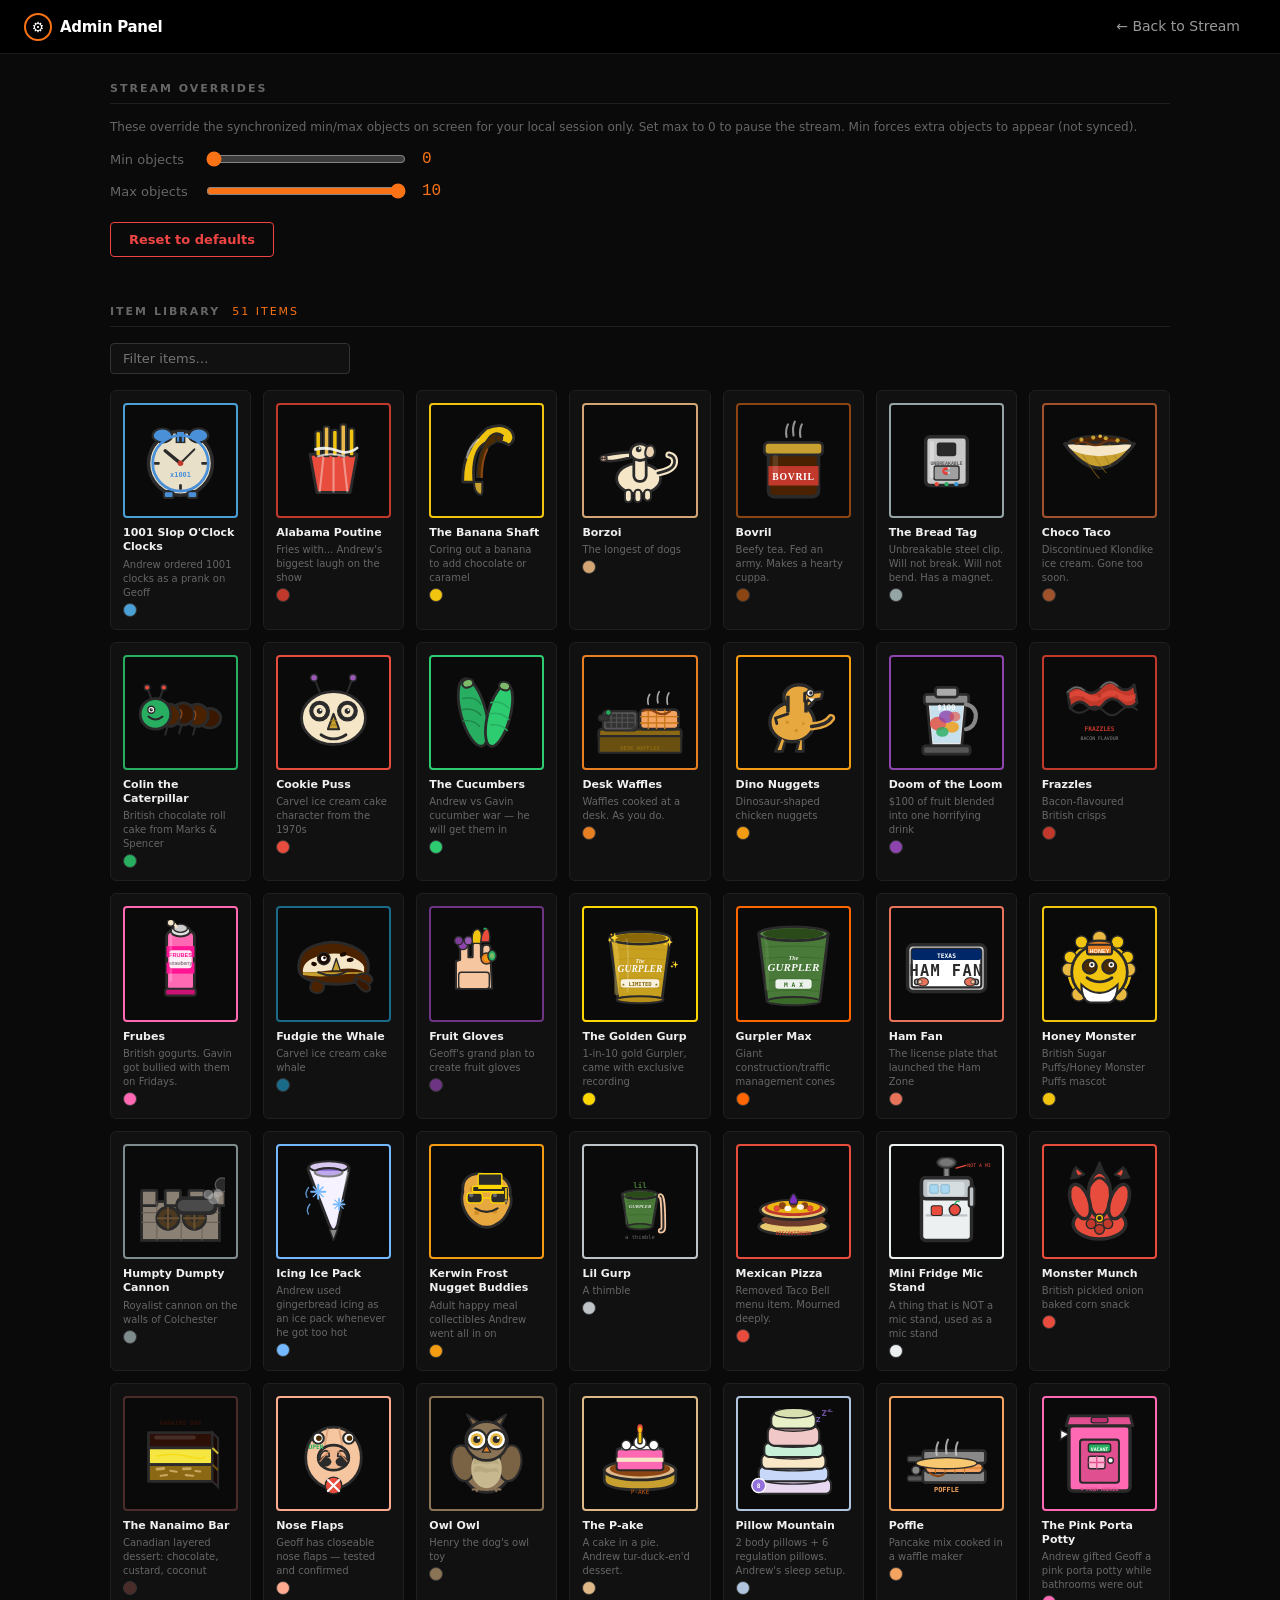
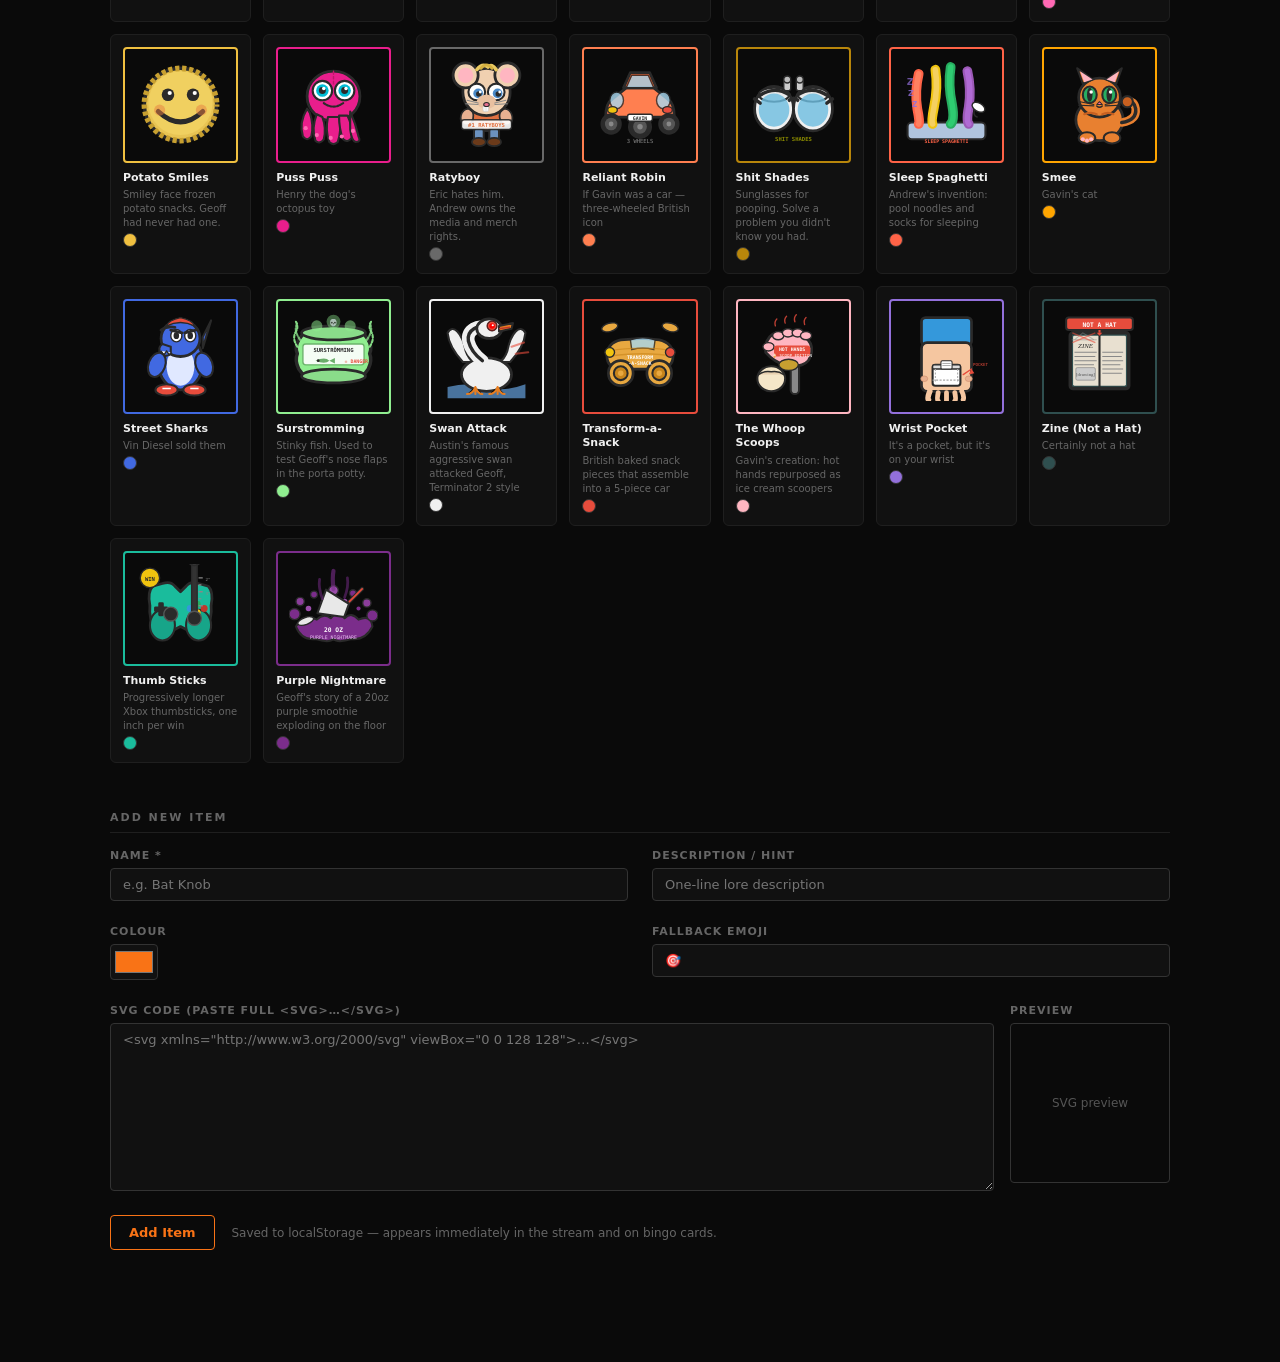
==== admin.html @ 90c29d4e "Density fluctuation, admin panel, stream overrides Density: - Replaced uniform event distribution wi" ====
<!DOCTYPE html>
<html lang="en">
<head>
  <meta charset="UTF-8"/>
  <meta name="viewport" content="width=device-width, initial-scale=1.0"/>
  <title>Admin — Gassy Goo's Bingo</title>
  <link rel="icon" href="data:image/svg+xml,<svg xmlns='http://www.w3.org/2000/svg' viewBox='0 0 100 100'><text y='.9em' font-size='90'>⚙️</text></svg>">
  <link rel="stylesheet" href="css/style.css"/>
  <style>
    .admin-page { max-width: 1100px; margin: 0 auto; padding: 28px 20px 64px; }

    .admin-section {
      margin-bottom: 48px;
    }

    .admin-section-title {
      font-family: var(--font-ui);
      font-size: 11px;
      font-weight: 700;
      letter-spacing: 2px;
      text-transform: uppercase;
      color: var(--text-dim);
      margin-bottom: 16px;
      padding-bottom: 8px;
      border-bottom: 1px solid var(--border);
      display: flex;
      align-items: center;
      gap: 12px;
    }

    #item-count {
      font-weight: 400;
      color: var(--accent);
    }

    /* Gallery */
    #item-gallery {
      display: grid;
      grid-template-columns: repeat(auto-fill, minmax(140px, 1fr));
      gap: 12px;
    }

    .admin-item-card {
      background: #111;
      border: 1px solid #1f1f1f;
      border-radius: 6px;
      padding: 12px;
      display: flex;
      flex-direction: column;
      gap: 8px;
    }

    .admin-item-img-wrap {
      width: 100%;
      aspect-ratio: 1;
      border: 2px solid #333;
      border-radius: 4px;
      background: #0a0a0a;
      display: flex;
      align-items: center;
      justify-content: center;
      overflow: hidden;
    }

    .admin-item-img-wrap img {
      width: 80%;
      height: 80%;
      object-fit: contain;
    }

    .admin-item-emoji-fallback { font-size: 36px; display: none; }

    .admin-item-meta {
      display: flex;
      flex-direction: column;
      gap: 3px;
    }

    .admin-item-name {
      font-size: 11px;
      font-weight: 600;
      color: var(--text);
      line-height: 1.3;
    }

    .admin-badge {
      font-size: 9px;
      background: var(--accent);
      color: #000;
      padding: 1px 5px;
      border-radius: 3px;
      align-self: flex-start;
      font-weight: 700;
    }

    .admin-item-hint {
      font-size: 10px;
      color: var(--text-dim);
      line-height: 1.4;
    }

    .admin-item-color-chip {
      width: 14px;
      height: 14px;
      border-radius: 50%;
      border: 1px solid #333;
      display: inline-block;
    }

    .admin-delete-btn {
      font-size: 10px;
      color: var(--hot);
      background: none;
      border: 1px solid var(--hot);
      border-radius: 3px;
      padding: 3px 8px;
      cursor: pointer;
      align-self: flex-start;
    }
    .admin-delete-btn:hover { background: var(--hot); color: #fff; }

    /* Filter */
    #gallery-filter {
      font-family: var(--font-ui);
      font-size: 13px;
      background: #111;
      border: 1px solid #333;
      color: var(--text);
      padding: 7px 12px;
      border-radius: 4px;
      width: 240px;
      outline: none;
      margin-bottom: 16px;
    }
    #gallery-filter:focus { border-color: var(--accent); }

    /* Overrides */
    .override-row {
      display: flex;
      align-items: center;
      gap: 16px;
      margin-bottom: 14px;
    }

    .override-row label {
      font-size: 13px;
      color: var(--text-dim);
      min-width: 80px;
    }

    .override-row input[type=range] {
      width: 200px;
      accent-color: var(--accent);
    }

    .override-val {
      font-family: 'Courier New', monospace;
      font-size: 16px;
      color: var(--accent);
      min-width: 24px;
    }

    .override-note {
      font-size: 12px;
      color: var(--text-dim);
      margin-top: 4px;
      margin-bottom: 16px;
    }

    /* New item form */
    .new-item-grid {
      display: grid;
      grid-template-columns: 1fr 1fr;
      gap: 24px;
    }

    .form-field { display: flex; flex-direction: column; gap: 6px; }

    .form-field label {
      font-size: 11px;
      font-weight: 600;
      text-transform: uppercase;
      letter-spacing: 1px;
      color: var(--text-dim);
    }

    .form-field input[type=text],
    .form-field textarea {
      font-family: var(--font-ui);
      font-size: 13px;
      background: #111;
      border: 1px solid #333;
      color: var(--text);
      padding: 8px 12px;
      border-radius: 4px;
      outline: none;
      resize: vertical;
    }

    .form-field input:focus,
    .form-field textarea:focus { border-color: var(--accent); }

    .form-field input[type=color] {
      width: 48px;
      height: 36px;
      border: 1px solid #333;
      border-radius: 4px;
      background: #111;
      cursor: pointer;
      padding: 2px;
    }

    .svg-row { grid-column: 1 / -1; display: grid; grid-template-columns: 1fr 160px; gap: 16px; }

    #svg-preview {
      width: 100%;
      aspect-ratio: 1;
      background: #0a0a0a;
      border: 1px solid #333;
      border-radius: 4px;
      display: flex;
      align-items: center;
      justify-content: center;
      overflow: hidden;
    }

    #svg-preview svg { width: 100%; height: 100%; }

    .form-submit-row { grid-column: 1 / -1; }
  </style>
</head>
<body>

  <nav>
    <span class="nav-logo">
      <span class="nav-logo-icon">⚙️</span>
      Admin Panel
    </span>
    <ul class="nav-links">
      <li><a href="index.html">← Back to Stream</a></li>
    </ul>
  </nav>

  <main class="admin-page">

    <!-- ====== Stream overrides ====== -->
    <section class="admin-section">
      <h2 class="admin-section-title">Stream Overrides</h2>
      <p class="override-note">
        These override the synchronized min/max objects on screen for your local session only.
        Set max to 0 to pause the stream. Min forces extra objects to appear (not synced).
      </p>

      <div class="override-row">
        <label>Min objects</label>
        <input type="range" id="override-min" min="0" max="8" step="1" value="0"/>
        <span class="override-val" id="min-val">0</span>
      </div>
      <div class="override-row">
        <label>Max objects</label>
        <input type="range" id="override-max" min="0" max="10" step="1" value="10"/>
        <span class="override-val" id="max-val">10</span>
      </div>

      <button id="clear-overrides" class="btn btn-danger" style="margin-top:8px">Reset to defaults</button>
    </section>

    <!-- ====== Item gallery ====== -->
    <section class="admin-section">
      <h2 class="admin-section-title">
        Item Library
        <span id="item-count"></span>
      </h2>
      <input id="gallery-filter" type="text" placeholder="Filter items…"/>
      <div id="item-gallery"></div>
    </section>

    <!-- ====== Add new item ====== -->
    <section class="admin-section">
      <h2 class="admin-section-title">Add New Item</h2>

      <form id="new-item-form">
        <div class="new-item-grid">

          <div class="form-field">
            <label for="new-item-name">Name *</label>
            <input id="new-item-name" type="text" placeholder="e.g. Bat Knob" required/>
          </div>

          <div class="form-field">
            <label for="new-item-hint">Description / Hint</label>
            <input id="new-item-hint" type="text" placeholder="One-line lore description"/>
          </div>

          <div class="form-field">
            <label for="new-item-color">Colour</label>
            <input id="new-item-color" type="color" value="#f97316"/>
          </div>

          <div class="form-field">
            <label for="new-item-emoji">Fallback Emoji</label>
            <input id="new-item-emoji" type="text" placeholder="🎯" maxlength="4"/>
          </div>

          <div class="svg-row">
            <div class="form-field" style="flex:1">
              <label for="new-item-svg">SVG Code (paste full &lt;svg&gt;…&lt;/svg&gt;)</label>
              <textarea id="new-item-svg" rows="10" placeholder="<svg xmlns=&quot;http://www.w3.org/2000/svg&quot; viewBox=&quot;0 0 128 128&quot;>…</svg>"></textarea>
            </div>
            <div class="form-field">
              <label>Preview</label>
              <div id="svg-preview"><span style="color:#555;font-size:12px">SVG preview</span></div>
            </div>
          </div>

          <div class="form-submit-row">
            <button type="submit" class="btn btn-primary">Add Item</button>
            <span style="font-size:12px;color:var(--text-dim);margin-left:12px">
              Saved to localStorage — appears immediately in the stream and on bingo cards.
            </span>
          </div>

        </div>
      </form>
    </section>

  </main>

  <script src="js/rng.js"></script>
  <script src="js/items.js"></script>
  <script src="js/items-loader.js"></script>
  <script src="js/admin.js"></script>
</body>
</html>
---- css/style.css ----
/* =====================================================================
   Gassy Goo's Bingo — Regulation-branded
   ===================================================================== */

@import url('https://fonts.googleapis.com/css2?family=Press+Start+2P&display=swap');

/* --- Variables & Reset --- */

:root {
  --bg:         #0a0a0a;
  --bg2:        #111111;
  --stream-bg:  #000;
  --accent:     #f97316;   /* warm orange — Sloppy Joe's street lamp */
  --accent2:    #ffffff;
  --hot:        #ef4444;
  --text:       #f0f0f0;
  --text-dim:   #666;
  --border:     #1f1f1f;
  --font-pixel: 'Press Start 2P', monospace;
  --font-ui:    system-ui, -apple-system, 'Helvetica Neue', sans-serif;
}

*, *::before, *::after { box-sizing: border-box; margin: 0; padding: 0; }
html { scroll-behavior: smooth; }

body {
  background: var(--bg);
  color: var(--text);
  font-family: var(--font-ui);
  font-size: 15px;
  min-height: 100vh;
}

a { color: var(--accent); text-decoration: none; }
a:hover { text-decoration: underline; }

/* =====================================================================
   Navigation — Regulation site style
   ===================================================================== */

nav {
  display: flex;
  align-items: center;
  gap: 0;
  padding: 0 24px;
  height: 54px;
  background: #000;
  border-bottom: 1px solid #1a1a1a;
  position: sticky;
  top: 0;
  z-index: 200;
}

.nav-logo {
  font-family: var(--font-ui);
  font-size: 15px;
  font-weight: 700;
  color: #fff;
  letter-spacing: -0.3px;
  flex: 1 0 auto;
  display: flex;
  align-items: center;
  gap: 8px;
}

.nav-logo-icon {
  width: 28px;
  height: 28px;
  border: 2px solid var(--accent);
  border-radius: 50%;
  display: flex;
  align-items: center;
  justify-content: center;
  font-size: 14px;
  flex-shrink: 0;
}

.nav-links {
  display: flex;
  gap: 0;
  list-style: none;
  height: 100%;
}

.nav-links li { display: flex; align-items: stretch; }

.nav-links a {
  font-family: var(--font-ui);
  font-size: 14px;
  font-weight: 500;
  padding: 0 16px;
  color: #999;
  display: flex;
  align-items: center;
  border-bottom: 2px solid transparent;
  transition: color 0.12s, border-color 0.12s;
}

.nav-links a:hover { color: #fff; text-decoration: none; }

.nav-links a.active {
  color: #fff;
  border-bottom-color: var(--accent);
}

/* =====================================================================
   Stream page
   ===================================================================== */

.stream-page {
  display: flex;
  flex-direction: column;
  height: calc(100vh - 54px);
}

.stream-wrap {
  display: flex;
  flex: 1;
  min-height: 0;
}

/* The broadcast area */
#stream-area {
  position: relative;
  flex: 1;
  overflow: hidden;
  background: #060608;
}

/* Street scene background SVG */
.street-scene {
  position: absolute;
  inset: 0;
  z-index: 1;
}

.street-scene svg {
  width: 100%;
  height: 100%;
  object-fit: cover;
}

/* CCTV scanlines overlay */
#stream-area::after {
  content: '';
  position: absolute;
  inset: 0;
  background: repeating-linear-gradient(
    0deg,
    transparent 0px,
    transparent 2px,
    rgba(0, 0, 0, 0.12) 2px,
    rgba(0, 0, 0, 0.12) 3px
  );
  pointer-events: none;
  z-index: 15;
}

/* Vignette */
#stream-area::before {
  content: '';
  position: absolute;
  inset: 0;
  background: radial-gradient(ellipse at center, transparent 45%, rgba(0,0,0,0.55) 100%);
  pointer-events: none;
  z-index: 6;
}

/* --- CCTV overlay chrome --- */
.stream-chrome {
  position: absolute;
  inset: 0;
  pointer-events: none;
  z-index: 18;
  font-family: 'Courier New', monospace;
}

/* Top CCTV info bar */
.cctv-bar {
  position: absolute;
  top: 0;
  left: 0;
  right: 0;
  padding: 6px 10px;
  background: rgba(0,0,0,0.55);
  display: flex;
  align-items: center;
  justify-content: space-between;
  font-size: 11px;
  color: #e0e0e0;
  letter-spacing: 0.5px;
  border-bottom: 1px solid rgba(255,255,255,0.08);
}

.cctv-station {
  display: flex;
  align-items: center;
  gap: 8px;
}

.cctv-live-dot {
  width: 7px;
  height: 7px;
  background: #ff2222;
  border-radius: 50%;
  animation: blink 1s step-start infinite;
  flex-shrink: 0;
}

@keyframes blink {
  0%, 100% { opacity: 1; }
  50%       { opacity: 0; }
}

.cctv-right {
  display: flex;
  align-items: center;
  gap: 16px;
}

.viewer-badge {
  color: #e0e0e0;
  font-size: 11px;
  display: flex;
  align-items: center;
  gap: 0;
  white-space: nowrap;
}

.cctv-timestamp { color: #ccc; }

#period-countdown {
  position: absolute;
  bottom: 8px;
  right: 10px;
  font-family: 'Courier New', monospace;
  font-size: 10px;
  color: rgba(180,180,180,0.6);
  pointer-events: none;
  z-index: 19;
  letter-spacing: 0.5px;
}

/* --- Stream objects --- */

.stream-object {
  position: absolute;
  text-align: center;
  pointer-events: none;
  z-index: 20;
  transform: translate(-50%, -50%);
  will-change: transform, left, top;
  filter: drop-shadow(0 0 8px rgba(0,0,0,0.8)) drop-shadow(0 0 14px var(--item-color, #f97316));
}

.obj-icon {
  width: 90px;
  height: 90px;
  display: flex;
  align-items: center;
  justify-content: center;
  border: 2px solid;
  background: rgba(0,0,0,0.6);
}

.obj-img {
  width: 66px;
  height: 66px;
  object-fit: contain;
}

.obj-emoji {
  font-size: 52px;
  line-height: 1;
}

.obj-name {
  font-family: 'Courier New', monospace;
  font-size: 10px;
  font-weight: bold;
  margin-top: 4px;
  max-width: 120px;
  word-break: break-word;
  color: #fff;
  text-shadow: 0 1px 3px #000, 0 0 10px var(--item-color, #f97316);
  line-height: 1.4;
  background: rgba(0,0,0,0.5);
  padding: 2px 4px;
}

/* --- Recent sightings sidebar --- */

.stream-sidebar {
  width: 240px;
  flex-shrink: 0;
  background: #0a0a0a;
  border-left: 1px solid #1a1a1a;
  display: flex;
  flex-direction: column;
  overflow: hidden;
}

.sidebar-heading {
  font-family: var(--font-ui);
  font-size: 10px;
  font-weight: 700;
  letter-spacing: 2px;
  text-transform: uppercase;
  color: var(--text-dim);
  padding: 12px 14px;
  border-bottom: 1px solid #1a1a1a;
}

#recent-list {
  list-style: none;
  overflow-y: auto;
  flex: 1;
  padding: 4px 0;
}

#recent-list li {
  display: flex;
  align-items: center;
  gap: 10px;
  padding: 8px 12px;
  border-left: 3px solid transparent;
  border-bottom: 1px solid #141414;
  transition: background 0.15s;
}

#recent-list li:first-child {
  animation: slide-in 0.25s ease;
  background: #131313;
}

@keyframes slide-in {
  from { opacity: 0; transform: translateX(8px); }
  to   { opacity: 1; transform: none; }
}

.recent-img {
  width: 44px;
  height: 44px;
  object-fit: contain;
  flex-shrink: 0;
  border: 1px solid #222;
  background: #0a0a0a;
  padding: 2px;
}

.recent-emoji-fallback { font-size: 24px; flex-shrink: 0; display: none; }

.recent-info {
  flex: 1;
  min-width: 0;
}

.recent-name {
  font-size: 12px;
  font-weight: 600;
  color: var(--text);
  line-height: 1.3;
  display: block;
}

.recent-time {
  font-size: 11px;
  color: var(--text-dim);
  font-family: 'Courier New', monospace;
}

/* Stream footer */
.stream-footer {
  background: #000;
  border-top: 1px solid #1a1a1a;
  padding: 10px 20px;
  display: flex;
  align-items: center;
  gap: 20px;
  flex-wrap: wrap;
}

.stream-footer p {
  font-size: 13px;
  color: var(--text-dim);
}

.stream-footer a {
  font-size: 13px;
  font-weight: 600;
  padding: 7px 16px;
  border: 1px solid var(--accent);
  color: var(--accent);
  transition: background 0.12s;
}

.stream-footer a:hover {
  background: var(--accent);
  color: #000;
  text-decoration: none;
}

/* =====================================================================
   Bingo card
   ===================================================================== */

.bingo-page, .tracker-page {
  max-width: 700px;
  margin: 0 auto;
  padding: 32px 20px 64px;
}

.page-title {
  font-family: var(--font-pixel);
  font-size: 14px;
  color: var(--accent);
  margin-bottom: 8px;
}

.page-sub {
  font-size: 14px;
  color: var(--text-dim);
  margin-bottom: 24px;
  line-height: 1.6;
}

.card-controls {
  display: flex;
  gap: 8px;
  flex-wrap: wrap;
  margin-bottom: 20px;
  align-items: center;
}

.btn {
  font-family: var(--font-ui);
  font-size: 13px;
  font-weight: 600;
  padding: 9px 18px;
  border: 1px solid #333;
  background: transparent;
  color: var(--text);
  cursor: pointer;
  border-radius: 4px;
  transition: border-color 0.12s, color 0.12s, background 0.12s;
}

.btn:hover { border-color: var(--accent); color: var(--accent); }
.btn-primary { border-color: var(--accent); color: var(--accent); }
.btn-primary:hover { background: var(--accent); color: #000; }
.btn-gold { border-color: #fff; color: #fff; }
.btn-gold:hover { background: #fff; color: #000; }
.btn-danger { border-color: var(--hot); color: var(--hot); }
.btn-danger:hover { background: var(--hot); color: #fff; }

.card-seed-display {
  font-size: 13px;
  color: var(--text-dim);
  margin-bottom: 16px;
}
.card-seed-display strong { color: var(--accent); font-size: 15px; }

/* --- Bingo table --- */

#bingo-card, #tracker-card { overflow-x: auto; }

.bingo-table {
  width: 100%;
  border-collapse: collapse;
  table-layout: fixed;
}

.bingo-col-header {
  font-family: var(--font-pixel);
  font-size: 20px;
  text-align: center;
  padding: 12px 4px;
  background: #000;
  border: 1px solid #1a1a1a;
}

.bingo-table thead th:nth-child(1) { color: #ff6b6b; }
.bingo-table thead th:nth-child(2) { color: #ffd700; }
.bingo-table thead th:nth-child(3) { color: #f97316; }
.bingo-table thead th:nth-child(4) { color: #4ade80; }
.bingo-table thead th:nth-child(5) { color: #f472b6; }

.bingo-cell {
  border: 1px solid #1f1f1f;
  padding: 8px 6px;
  vertical-align: middle;
  text-align: center;
  position: relative;
  background: #111;
  transition: background 0.12s;
}

.bingo-cell.clickable { cursor: pointer; }
.bingo-cell.clickable:hover { background: #1a1a1a; }

.cell-inner {
  display: flex;
  flex-direction: column;
  align-items: center;
  justify-content: center;
  min-height: 72px;
  position: relative;
  gap: 0;
}

/* Text-only cells — no thumbnails on the bingo card */
.cell-emoji { font-size: 28px; line-height: 1; }

.cell-name {
  font-size: 11px;
  line-height: 1.35;
  color: var(--text);
  word-break: break-word;
  hyphens: auto;
  font-weight: 500;
}

/* FREE space */
.bingo-free { background: #0d0d00 !important; border-color: #333 !important; }
.bingo-free .cell-name { color: #ffd700; font-size: 12px; font-weight: 700; }

/* Marked cell */
.bingo-cell.marked { background: color-mix(in srgb, var(--item-color) 10%, #111); }

.daub {
  position: absolute;
  width: 72%;
  height: 72%;
  top: 50%;
  left: 50%;
  transform: translate(-50%, -50%);
  border-radius: 50%;
  background: color-mix(in srgb, var(--item-color) 45%, transparent);
  border: 2px solid var(--item-color);
  animation: daub-pop 0.18s ease;
  pointer-events: none;
}

@keyframes daub-pop {
  from { transform: translate(-50%,-50%) scale(0.2); opacity: 0; }
  to   { transform: translate(-50%,-50%) scale(1);   opacity: 1; }
}

.bingo-winner {
  border-color: #ffd700 !important;
  box-shadow: inset 0 0 0 2px #ffd700;
  animation: winner-pulse 1s ease infinite;
}

@keyframes winner-pulse {
  0%, 100% { box-shadow: inset 0 0 0 2px #ffd700; }
  50%       { box-shadow: inset 0 0 0 2px #ffd700, 0 0 16px #ffd700; }
}

/* =====================================================================
   Bingo / Tracker status
   ===================================================================== */

.bingo-status {
  font-family: var(--font-pixel);
  font-size: 16px;
  text-align: center;
  min-height: 36px;
  margin: 16px 0;
  color: transparent;
}

.bingo-status.has-bingo {
  color: #ffd700;
  text-shadow: 0 0 20px #ffd700;
  animation: bingo-flash 0.5s ease 3;
}

@keyframes bingo-flash {
  0%, 100% { opacity: 1; transform: scale(1); }
  50%       { opacity: 0.7; transform: scale(1.04); }
}

/* =====================================================================
   Tracker extras
   ===================================================================== */

.tracker-intro {
  font-size: 14px;
  color: var(--text-dim);
  line-height: 1.6;
  margin-bottom: 20px;
}

.seed-input-row {
  display: flex;
  gap: 8px;
  margin-bottom: 20px;
  flex-wrap: wrap;
  align-items: center;
}

.seed-input-row label {
  font-size: 12px;
  font-weight: 600;
  color: var(--text-dim);
  text-transform: uppercase;
  letter-spacing: 1px;
}

#seed-input, #switch-seed-input {
  font-family: 'Courier New', monospace;
  font-size: 16px;
  background: #111;
  border: 1px solid #333;
  color: var(--text);
  padding: 8px 12px;
  width: 180px;
  border-radius: 4px;
  outline: none;
}

#seed-input:focus, #switch-seed-input:focus { border-color: var(--accent); }
#seed-input.error, #switch-seed-input.error { border-color: var(--hot); }

.display-seed-row {
  font-size: 13px;
  color: var(--text-dim);
  margin-bottom: 12px;
}
.display-seed-row strong { color: var(--accent); }

/* --- Confetti --- */
.confetti-dot {
  position: fixed;
  width: 8px;
  height: 8px;
  border-radius: 1px;
  pointer-events: none;
  z-index: 9999;
  animation: confetti-fall 2.5s ease-in forwards;
}

@keyframes confetti-fall {
  0%   { transform: translateX(0) rotate(0deg); opacity: 1; }
  100% { transform: translateX(var(--x)) translateY(calc(var(--y) + 120vh)) rotate(720deg); opacity: 0; }
}

/* =====================================================================
   Responsive
   ===================================================================== */

@media (max-width: 640px) {
  .stream-sidebar { display: none; }
  .obj-icon { width: 68px; height: 68px; }
  .obj-img  { width: 50px; height: 50px; }
  .obj-name { font-size: 8px; max-width: 80px; }
}

/* =====================================================================
   Print — text-only bingo card on white
   ===================================================================== */

@media print {
  * { -webkit-print-color-adjust: exact; print-color-adjust: exact; }
  body { background: #fff; color: #000; }

  nav, .card-controls, .card-seed-display a,
  .stream-footer, .stream-sidebar, #period-countdown,
  .stream-chrome, .cctv-bar, .btn,
  #no-card, .page-sub, .tracker-intro,
  .seed-input-row, .display-seed-row,
  .bingo-status { display: none !important; }

  .bingo-page, .tracker-page { max-width: 100%; padding: 0; }

  .page-title { color: #000; text-shadow: none; text-align: center; margin-bottom: 12px; font-size: 18px; }

  .bingo-table { page-break-inside: avoid; }

  .bingo-col-header {
    background: #000 !important; color: #fff !important;
    border-color: #000 !important; font-size: 22px; padding: 10px;
  }

  .bingo-cell { border: 1px solid #444 !important; background: #fff !important; }
  .bingo-free { background: #fffde0 !important; border-color: #888 !important; }
  .bingo-free .cell-name { color: #000 !important; }

  .cell-name { font-size: 10px; color: #000 !important; }
  .cell-emoji { font-size: 22px; }
  .daub, .bingo-winner { display: none !important; animation: none !important; }
}
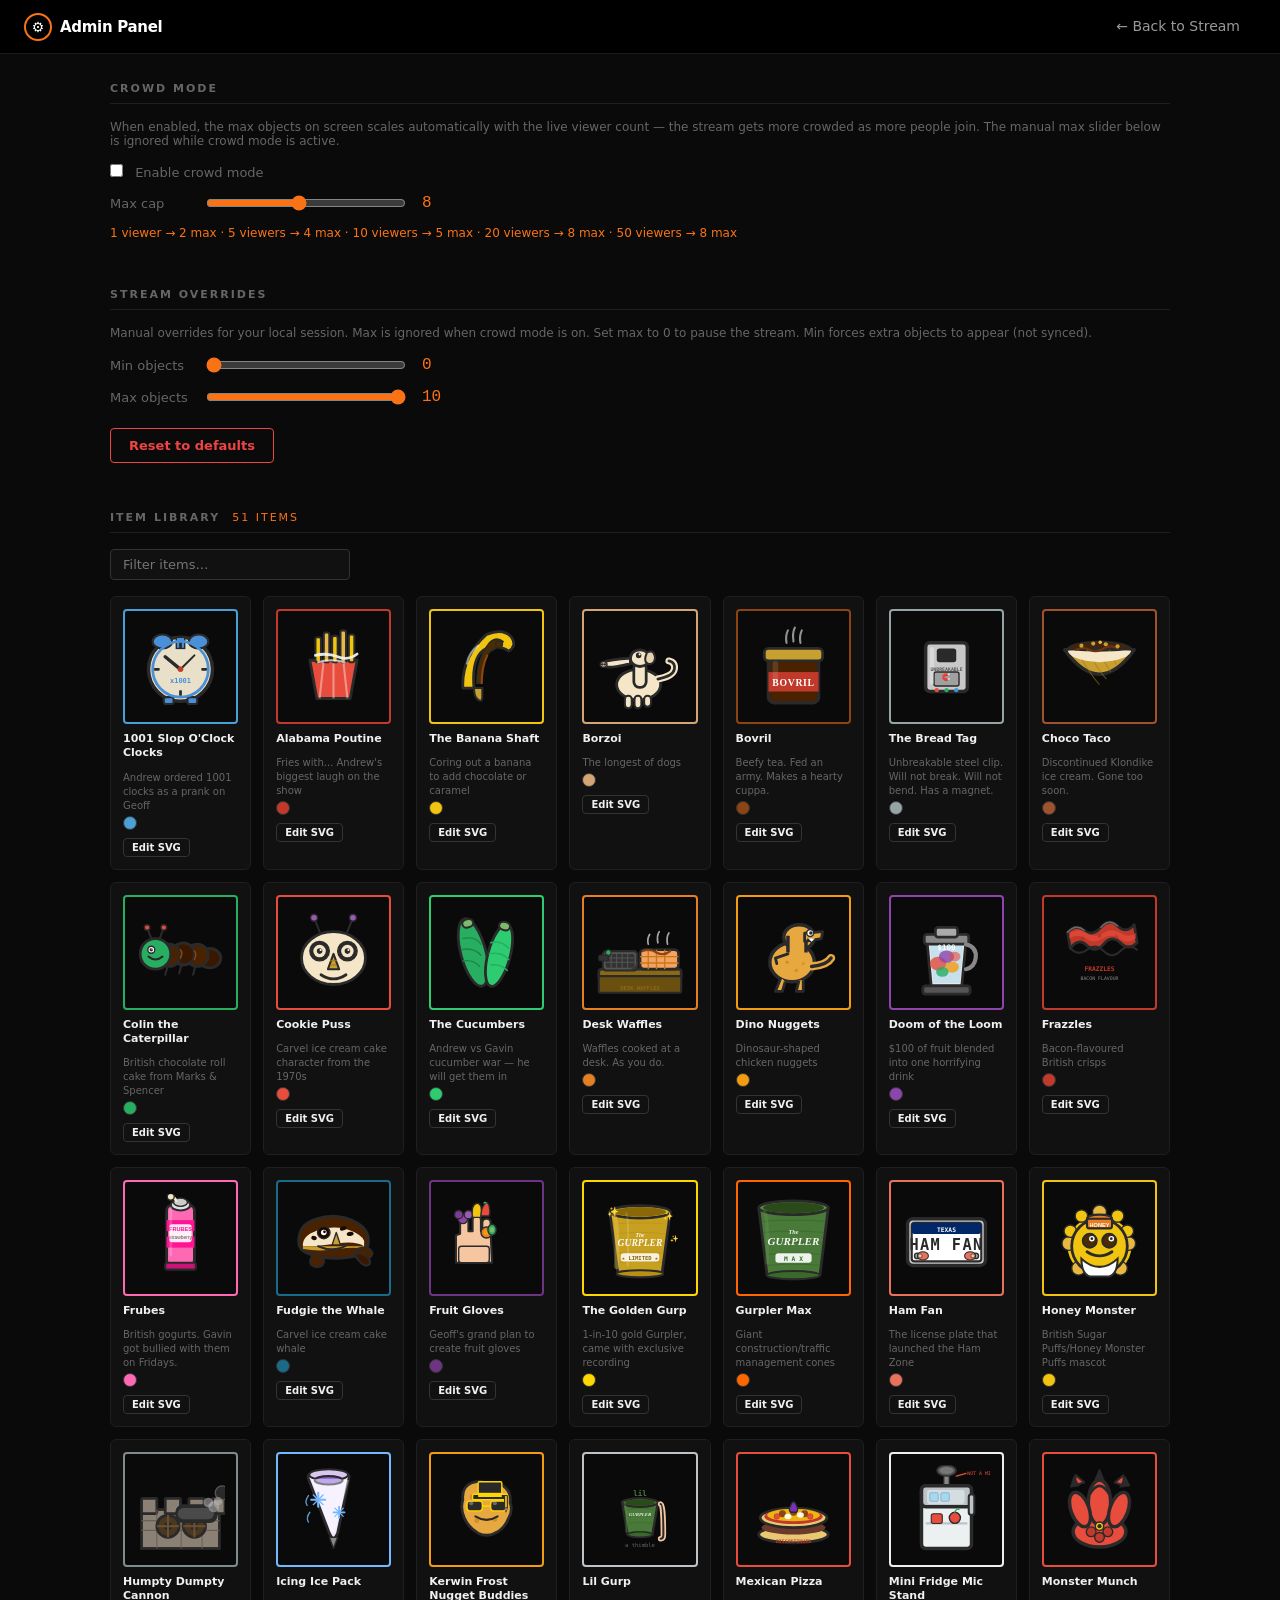
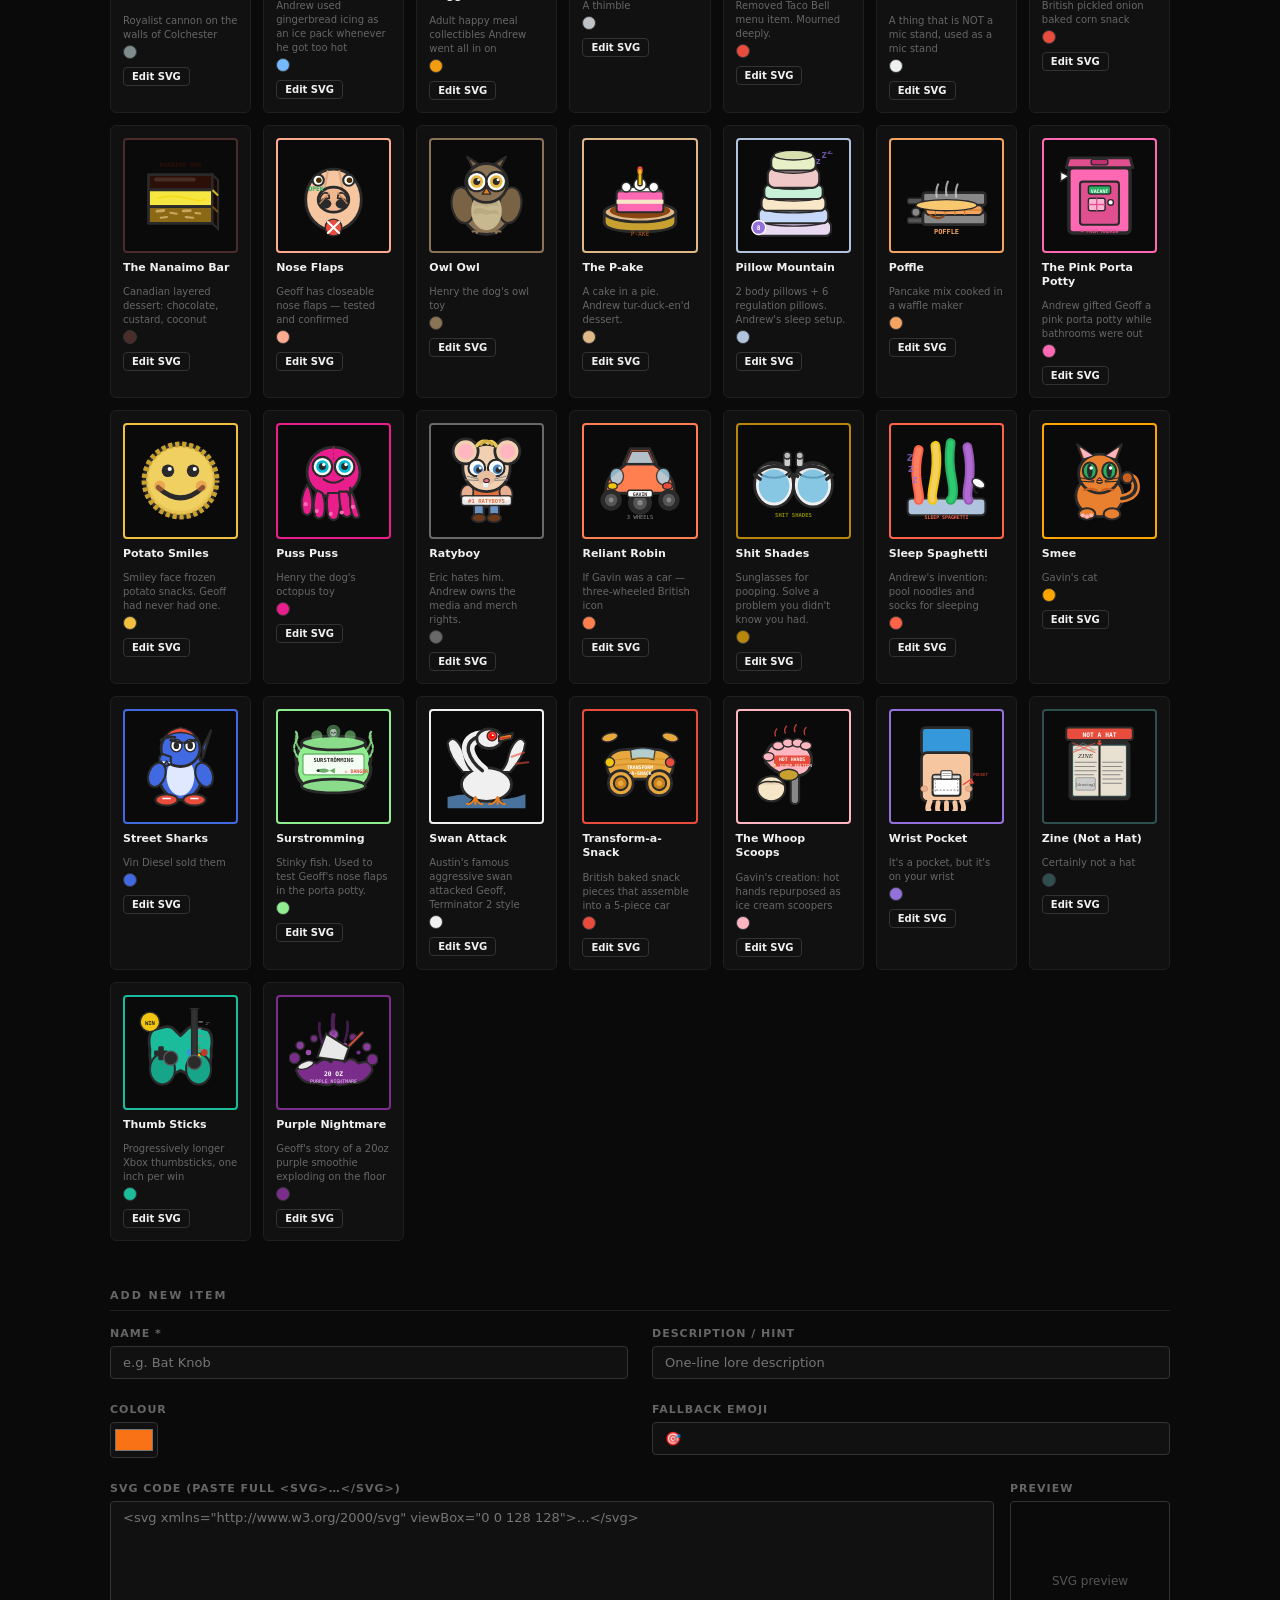
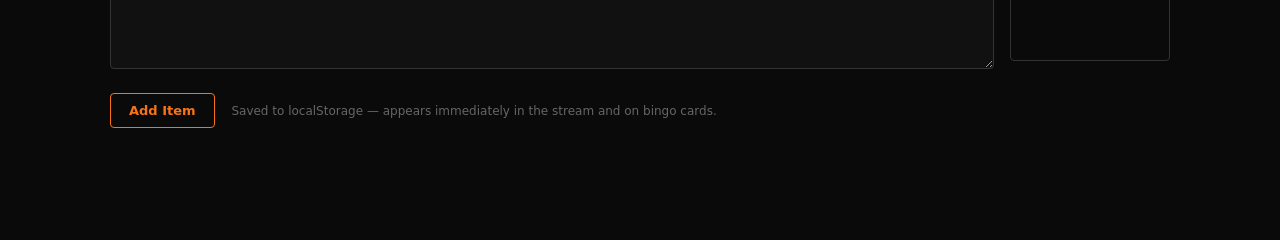
==== commit 5378998e: "Crowd mode: max objects scales with live viewer count stream.js: - getEffectiveMaxObjects() checks c" ====
--- a/admin.html
+++ b/admin.html
@@ -243,11 +243,36 @@
 
   <main class="admin-page">
 
+    <!-- ====== Crowd Mode ====== -->
+    <section class="admin-section">
+      <h2 class="admin-section-title">Crowd Mode</h2>
+      <p class="override-note">
+        When enabled, the max objects on screen scales automatically with the live viewer count —
+        the stream gets more crowded as more people join.
+        The manual max slider below is ignored while crowd mode is active.
+      </p>
+
+      <div class="override-row">
+        <label style="min-width:120px">
+          <input type="checkbox" id="crowd-mode-toggle" style="margin-right:8px;accent-color:var(--accent)">
+          Enable crowd mode
+        </label>
+      </div>
+
+      <div class="override-row" id="crowd-cap-row">
+        <label>Max cap</label>
+        <input type="range" id="crowd-cap" min="2" max="15" step="1" value="8"/>
+        <span class="override-val" id="crowd-cap-val">8</span>
+      </div>
+
+      <div class="override-note" id="crowd-preview" style="margin-top:8px;color:var(--accent)"></div>
+    </section>
+
     <!-- ====== Stream overrides ====== -->
     <section class="admin-section">
       <h2 class="admin-section-title">Stream Overrides</h2>
       <p class="override-note">
-        These override the synchronized min/max objects on screen for your local session only.
+        Manual overrides for your local session. Max is ignored when crowd mode is on.
         Set max to 0 to pause the stream. Min forces extra objects to appear (not synced).
       </p>
 
@@ -256,7 +281,7 @@
         <input type="range" id="override-min" min="0" max="8" step="1" value="0"/>
         <span class="override-val" id="min-val">0</span>
       </div>
-      <div class="override-row">
+      <div class="override-row" id="manual-max-row">
         <label>Max objects</label>
         <input type="range" id="override-max" min="0" max="10" step="1" value="10"/>
         <span class="override-val" id="max-val">10</span>
--- a/css/style.css
+++ b/css/style.css
@@ -630,6 +630,107 @@
 }
 .display-seed-row strong { color: var(--accent); }
 
+/* Hidden admin trigger — bottom centre, nearly invisible */
+.admin-trigger {
+  position: fixed;
+  bottom: 0;
+  left: 50%;
+  transform: translateX(-50%);
+  width: 16px;
+  height: 10px;
+  background: rgba(255, 255, 255, 0.025);
+  display: block;
+  z-index: 999;
+  border: none;
+  outline: none;
+}
+.admin-trigger:hover { background: rgba(255, 255, 255, 0.06); }
+
+/* Admin SVG edit modal */
+.admin-modal-backdrop {
+  position: fixed;
+  inset: 0;
+  background: rgba(0, 0, 0, 0.8);
+  z-index: 1000;
+  display: flex;
+  align-items: center;
+  justify-content: center;
+  padding: 20px;
+}
+
+.admin-modal {
+  background: #111;
+  border: 1px solid #2a2a2a;
+  border-radius: 8px;
+  padding: 24px;
+  width: 100%;
+  max-width: 700px;
+  max-height: 90vh;
+  overflow-y: auto;
+  display: flex;
+  flex-direction: column;
+  gap: 16px;
+}
+
+.admin-modal-title {
+  font-size: 14px;
+  font-weight: 700;
+  color: var(--text);
+  display: flex;
+  justify-content: space-between;
+  align-items: center;
+}
+
+.admin-modal-close {
+  background: none;
+  border: none;
+  color: var(--text-dim);
+  font-size: 20px;
+  cursor: pointer;
+  line-height: 1;
+  padding: 0;
+}
+.admin-modal-close:hover { color: var(--text); }
+
+.admin-modal-body {
+  display: grid;
+  grid-template-columns: 1fr 160px;
+  gap: 16px;
+  align-items: start;
+}
+
+.admin-modal textarea {
+  font-family: 'Courier New', monospace;
+  font-size: 11px;
+  background: #0a0a0a;
+  border: 1px solid #333;
+  color: #aaa;
+  padding: 10px;
+  border-radius: 4px;
+  width: 100%;
+  height: 260px;
+  resize: vertical;
+  outline: none;
+}
+.admin-modal textarea:focus { border-color: var(--accent); }
+
+.admin-modal-preview {
+  aspect-ratio: 1;
+  background: #0a0a0a;
+  border: 1px solid #333;
+  border-radius: 4px;
+  display: flex;
+  align-items: center;
+  justify-content: center;
+  overflow: hidden;
+}
+.admin-modal-preview svg { width: 100%; height: 100%; }
+
+.admin-modal-actions {
+  display: flex;
+  gap: 10px;
+}
+
 /* --- Confetti --- */
 .confetti-dot {
   position: fixed;
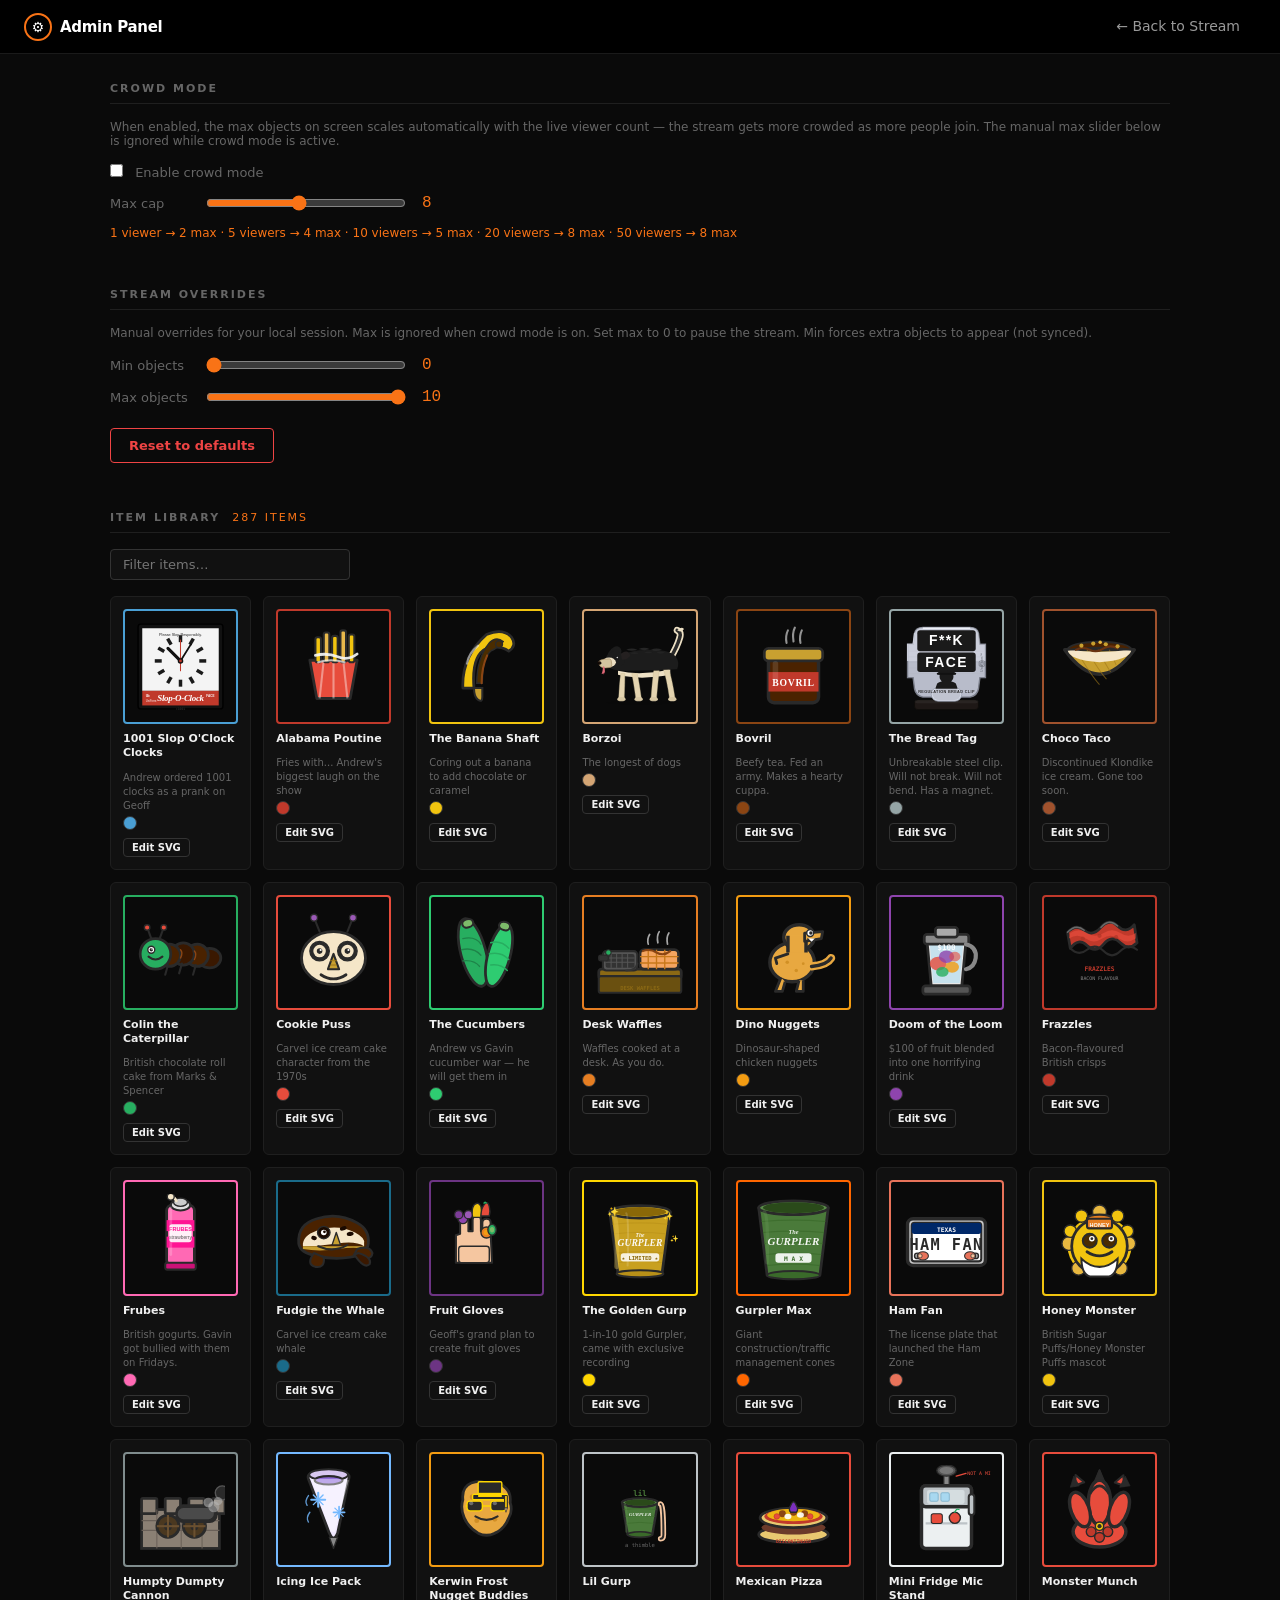
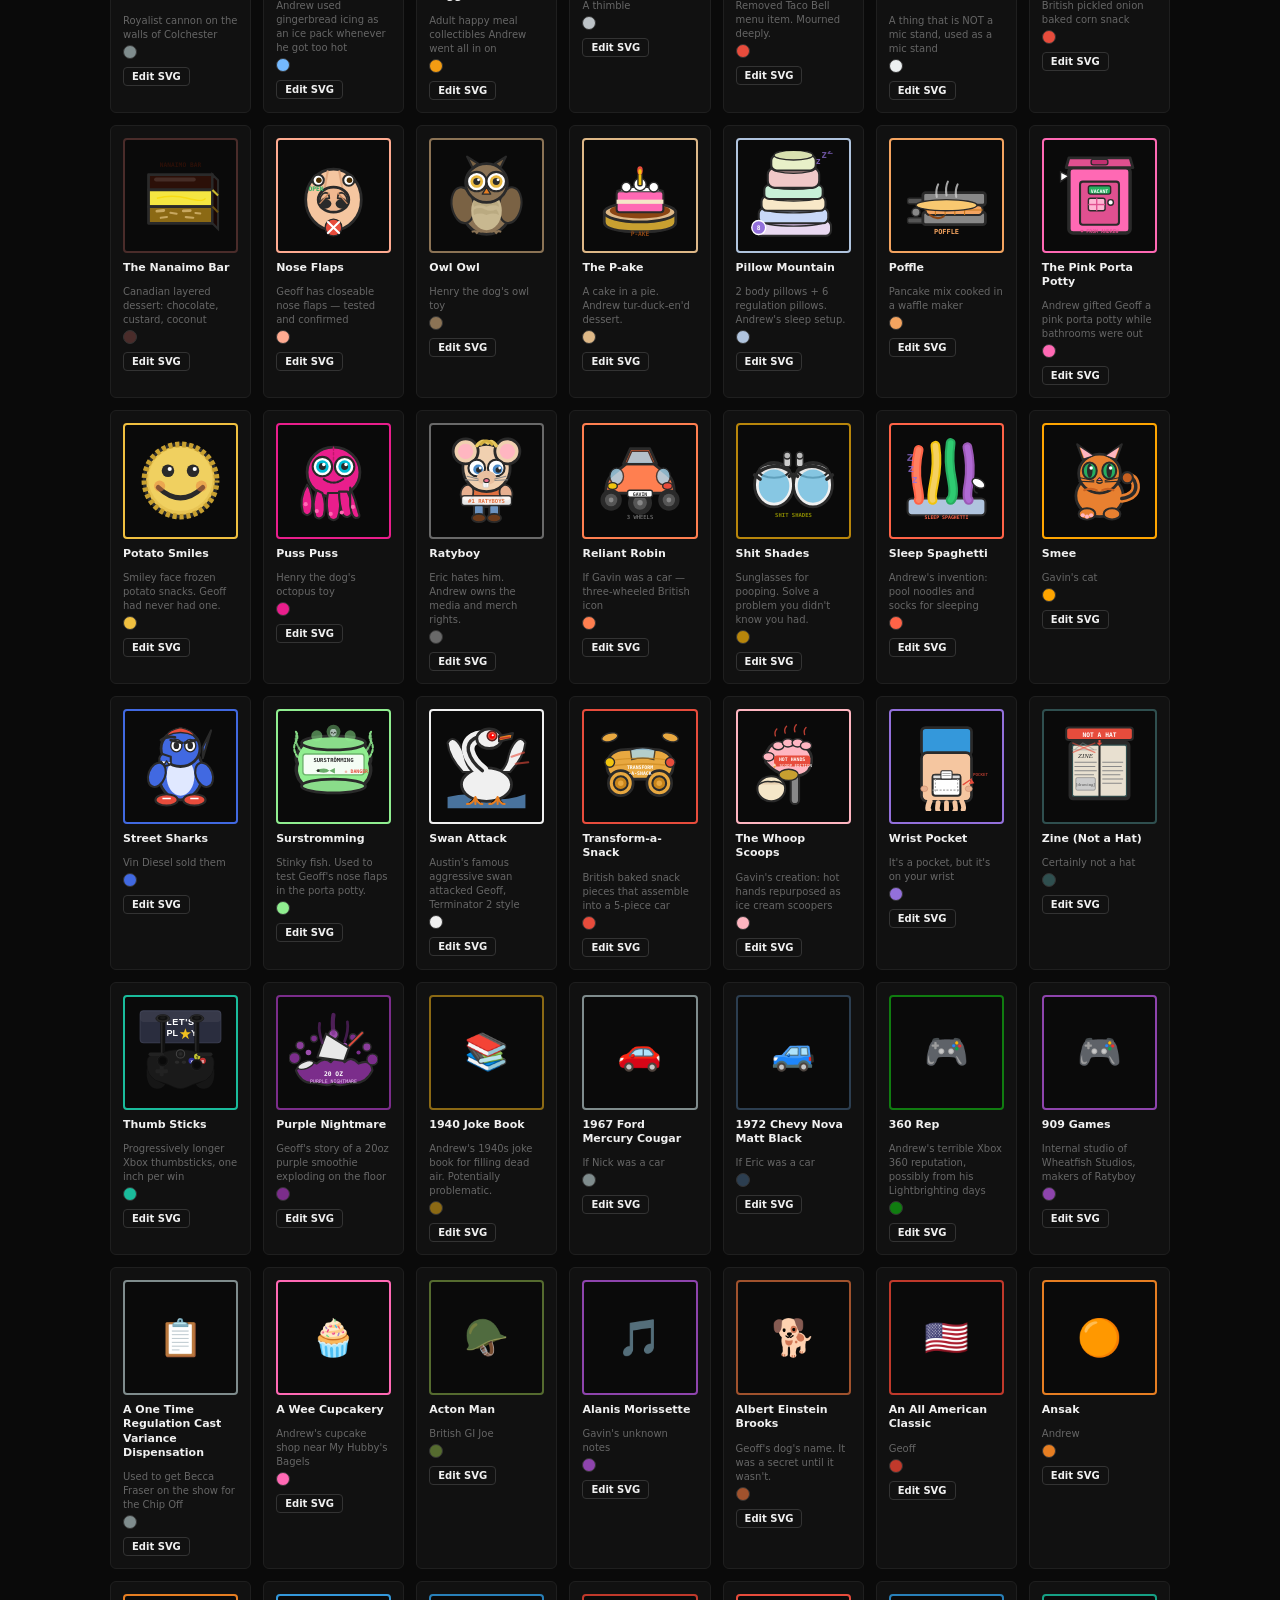
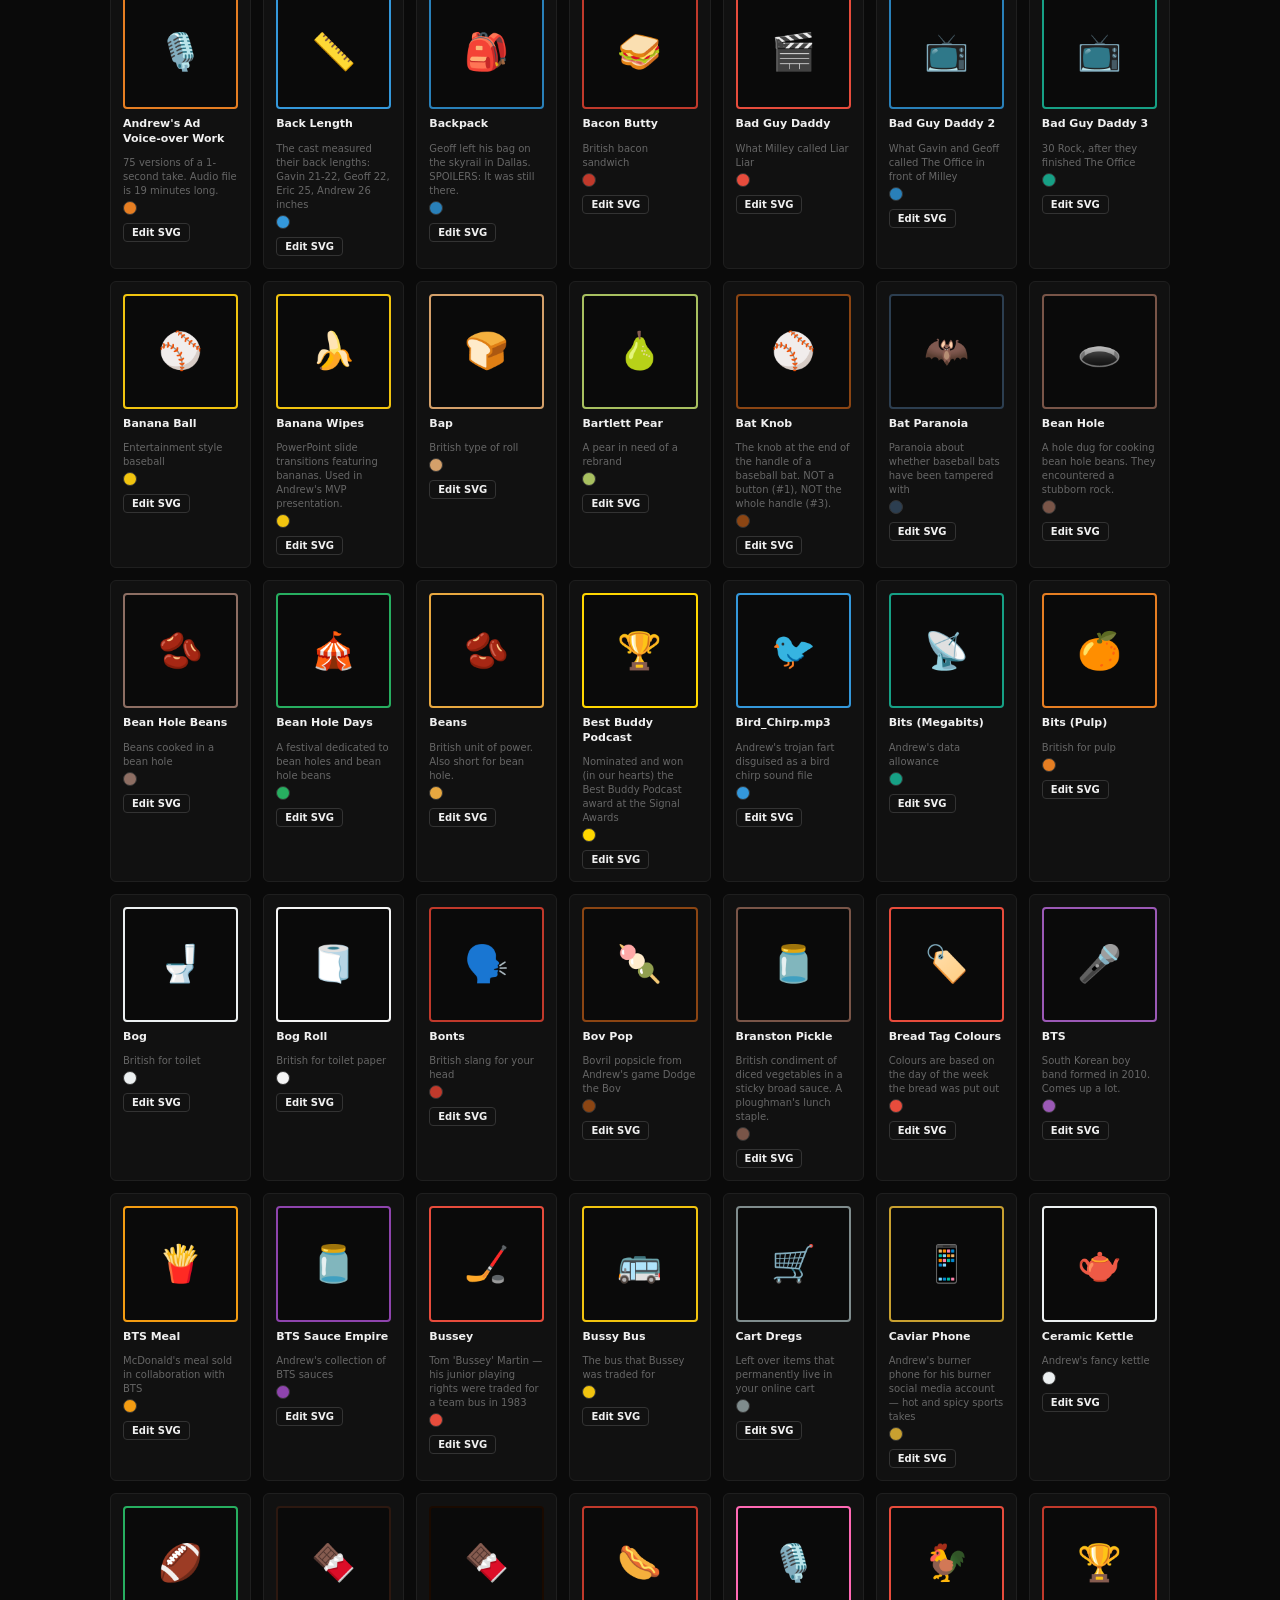
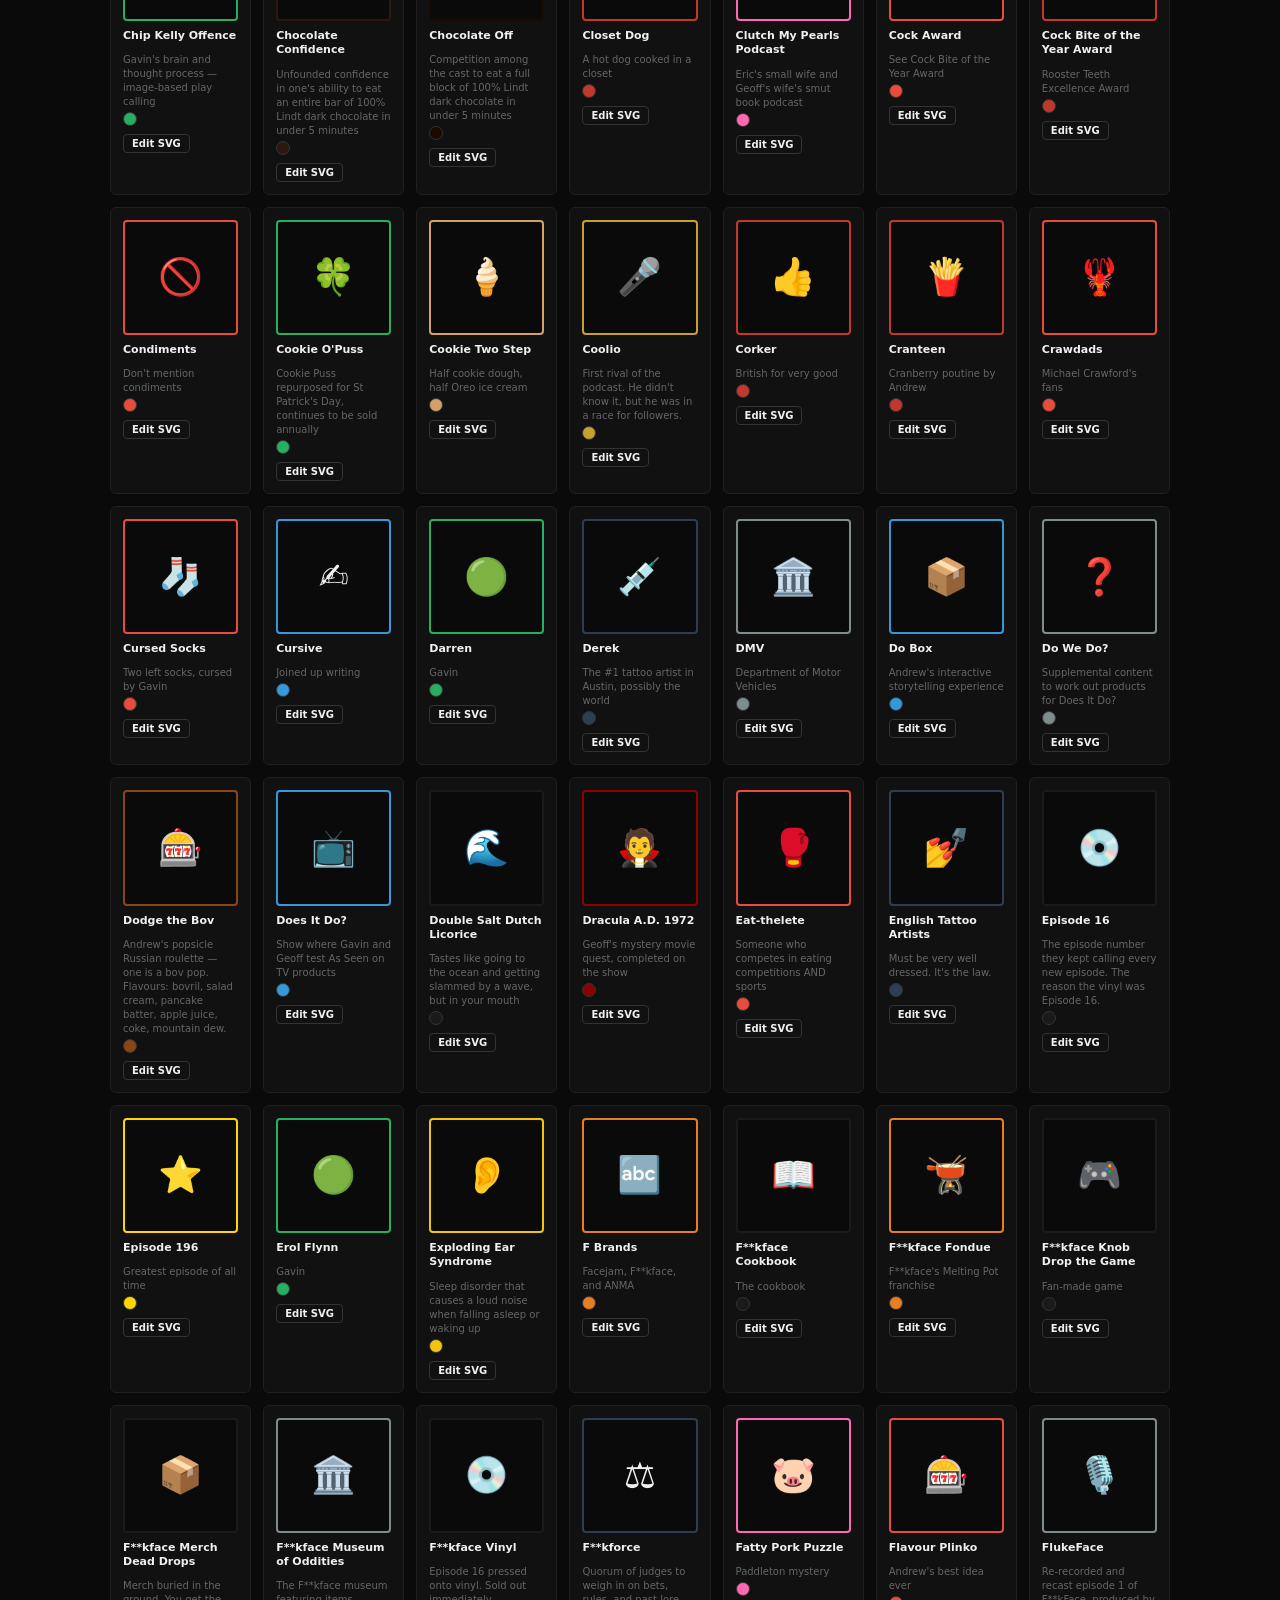
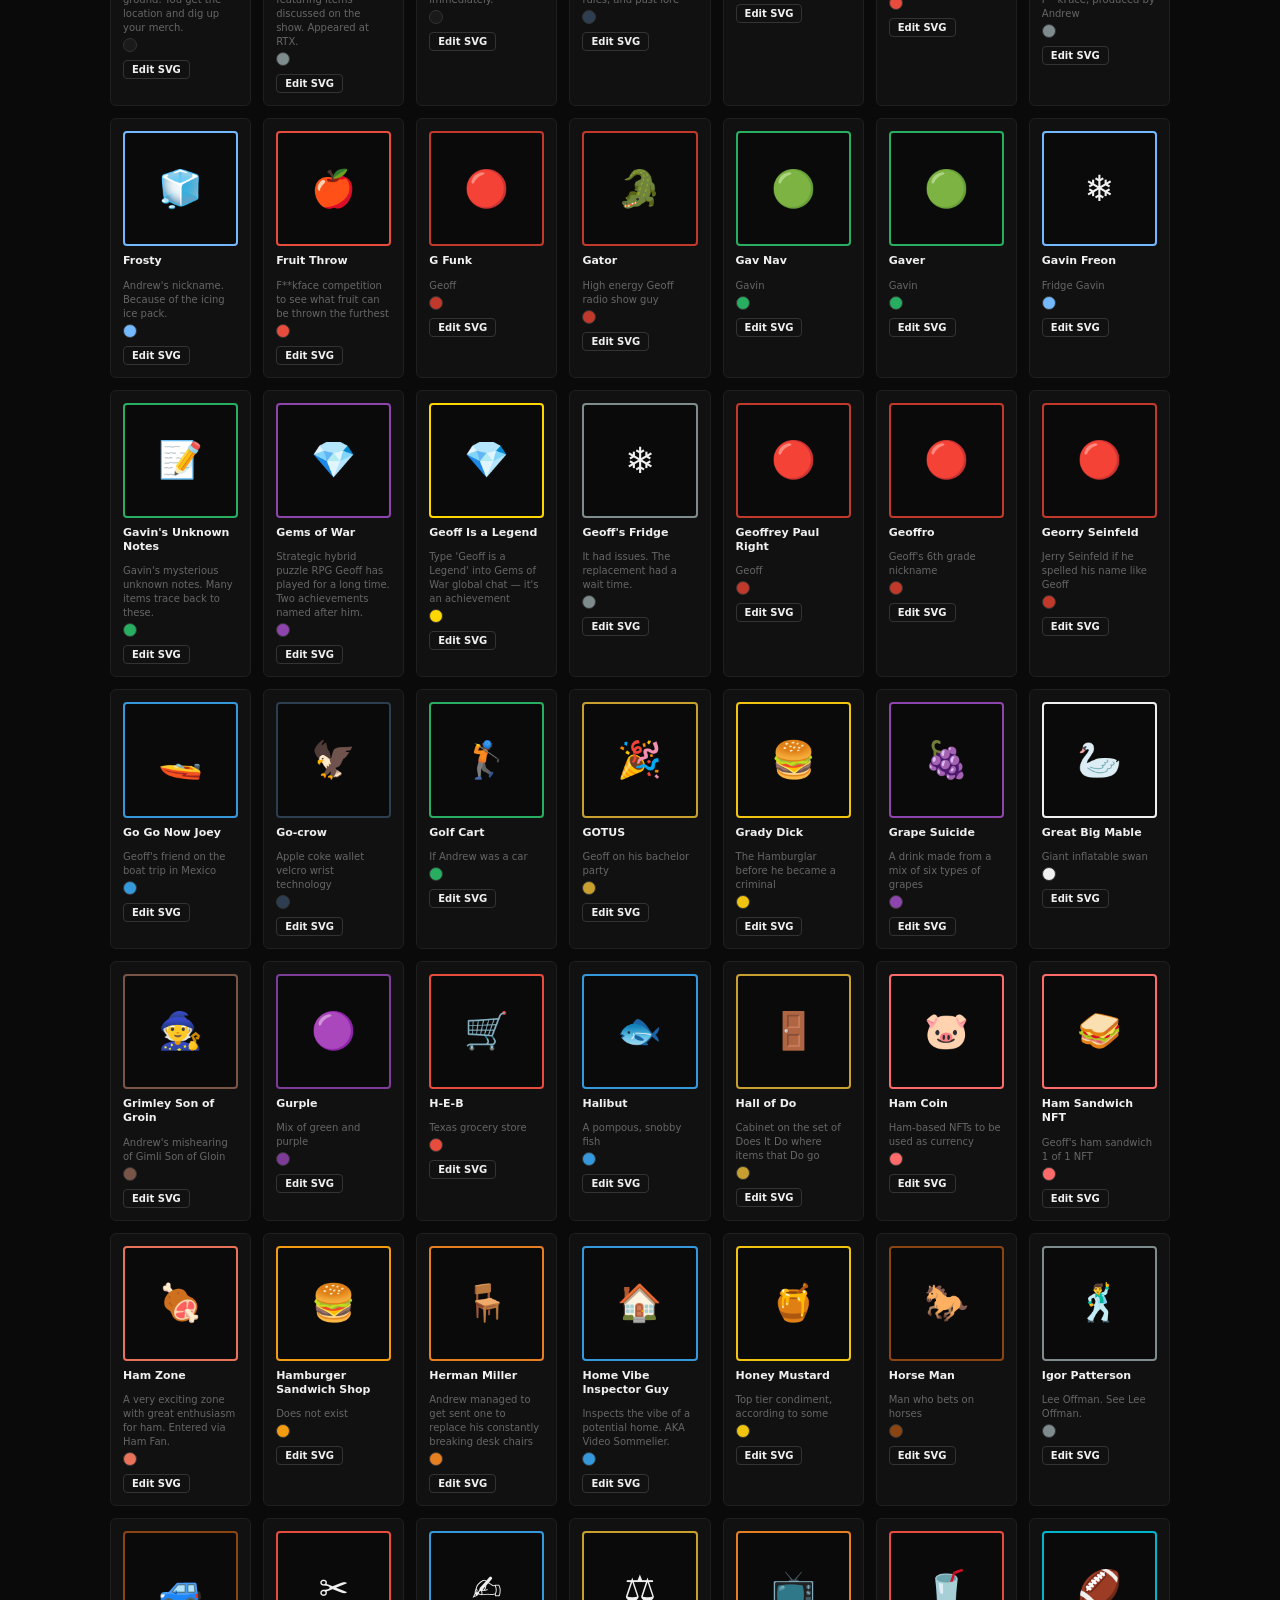
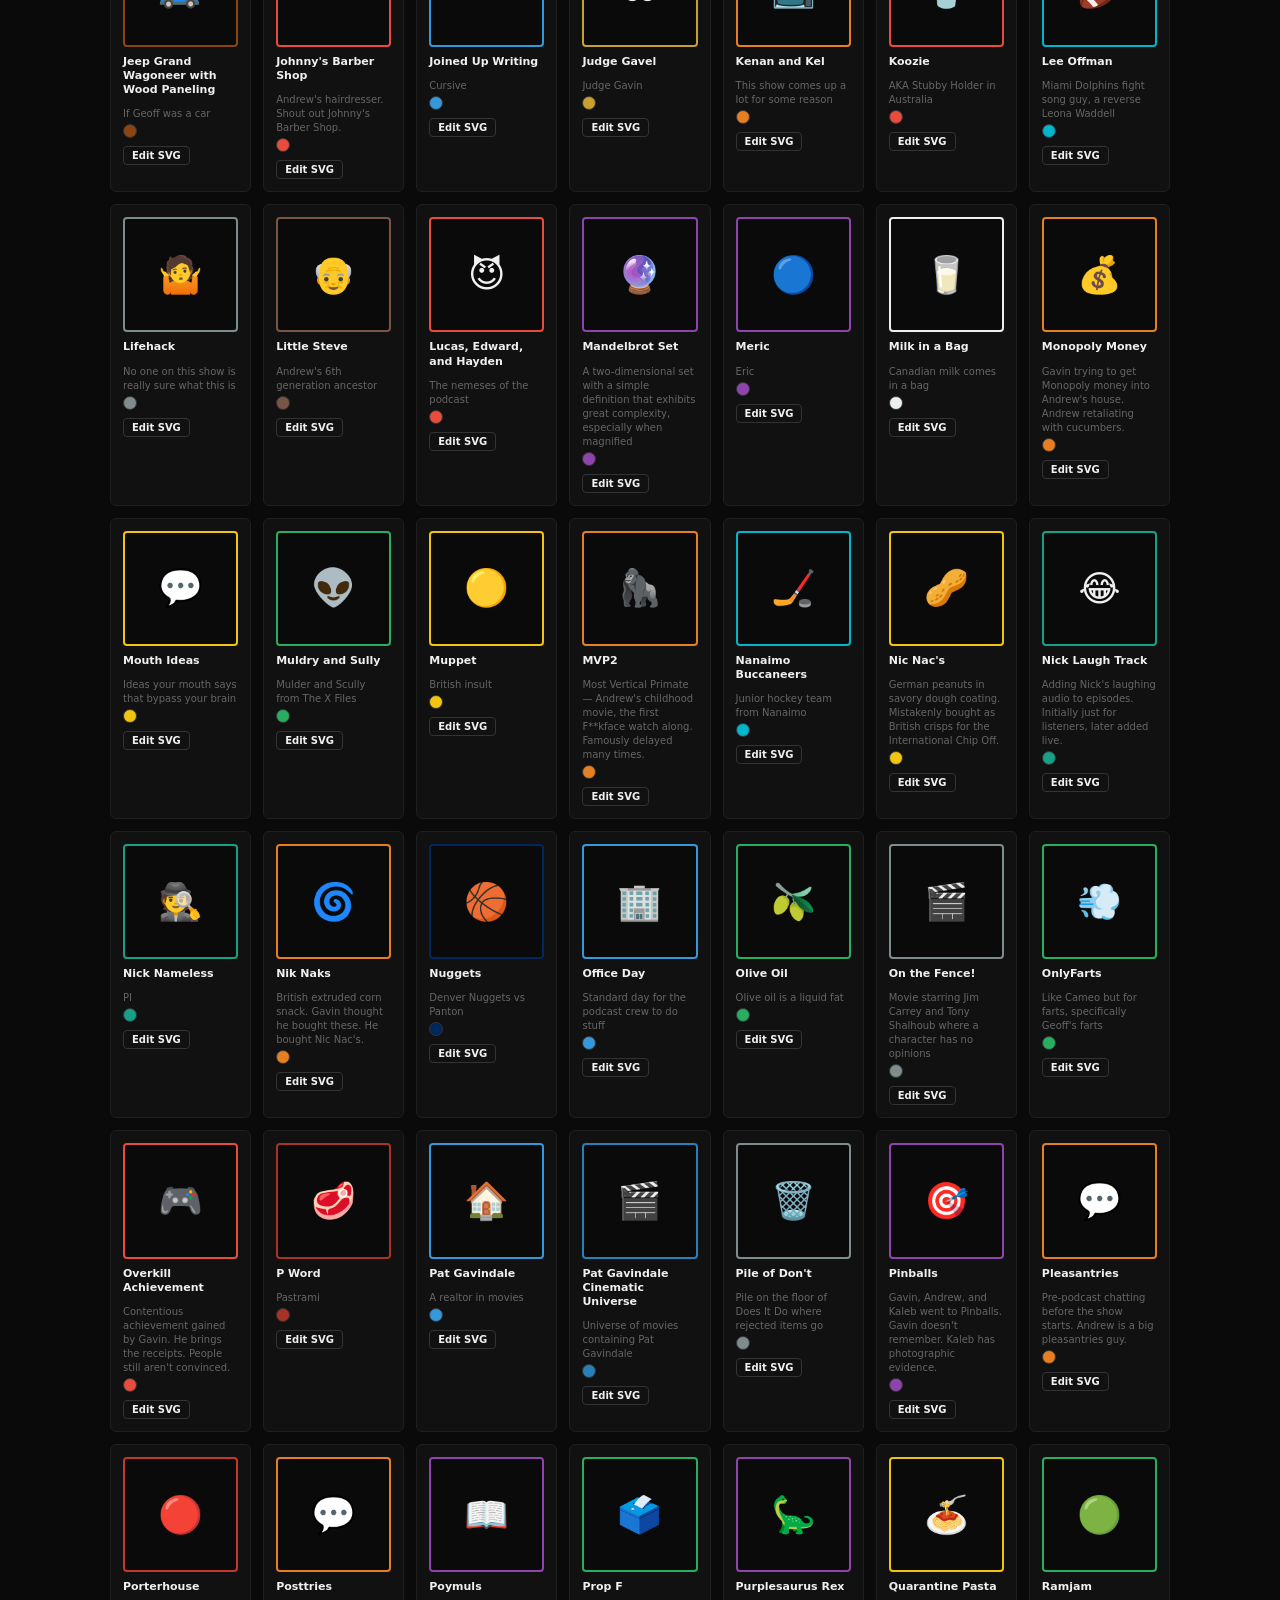
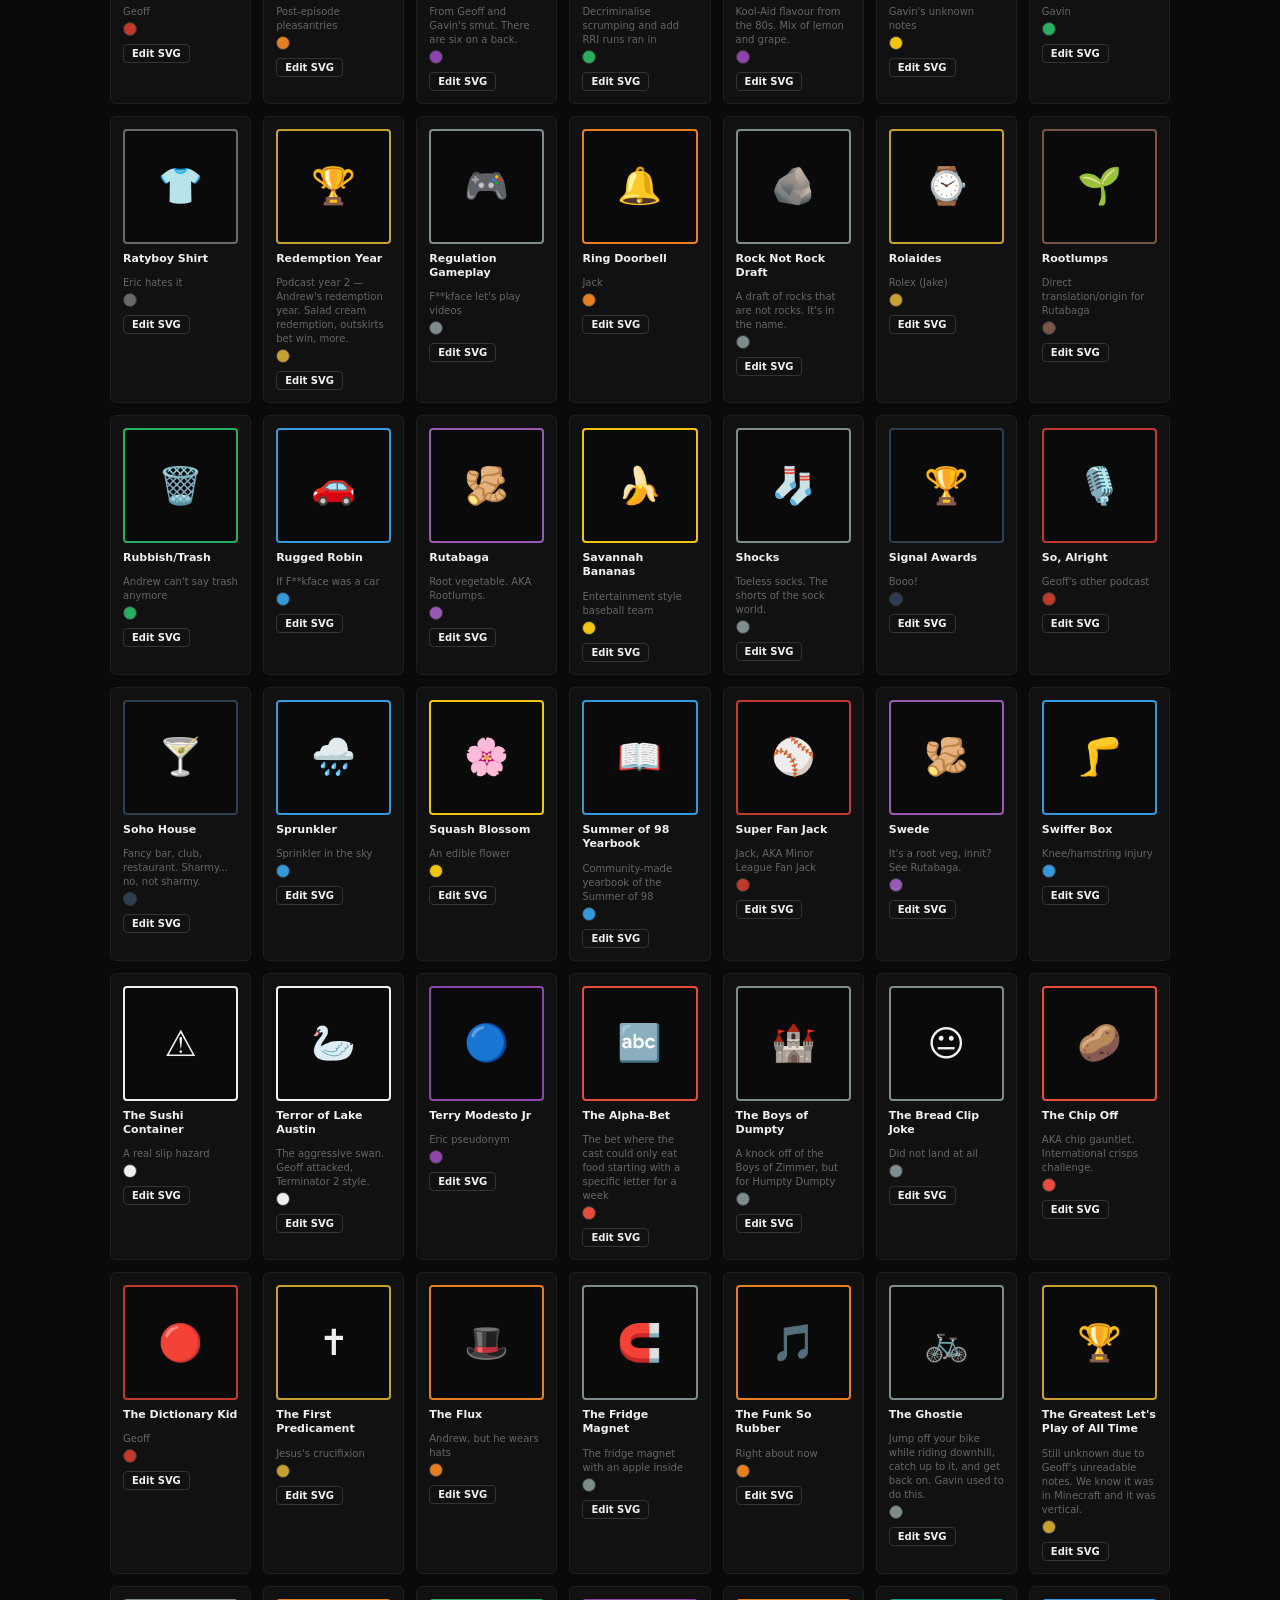
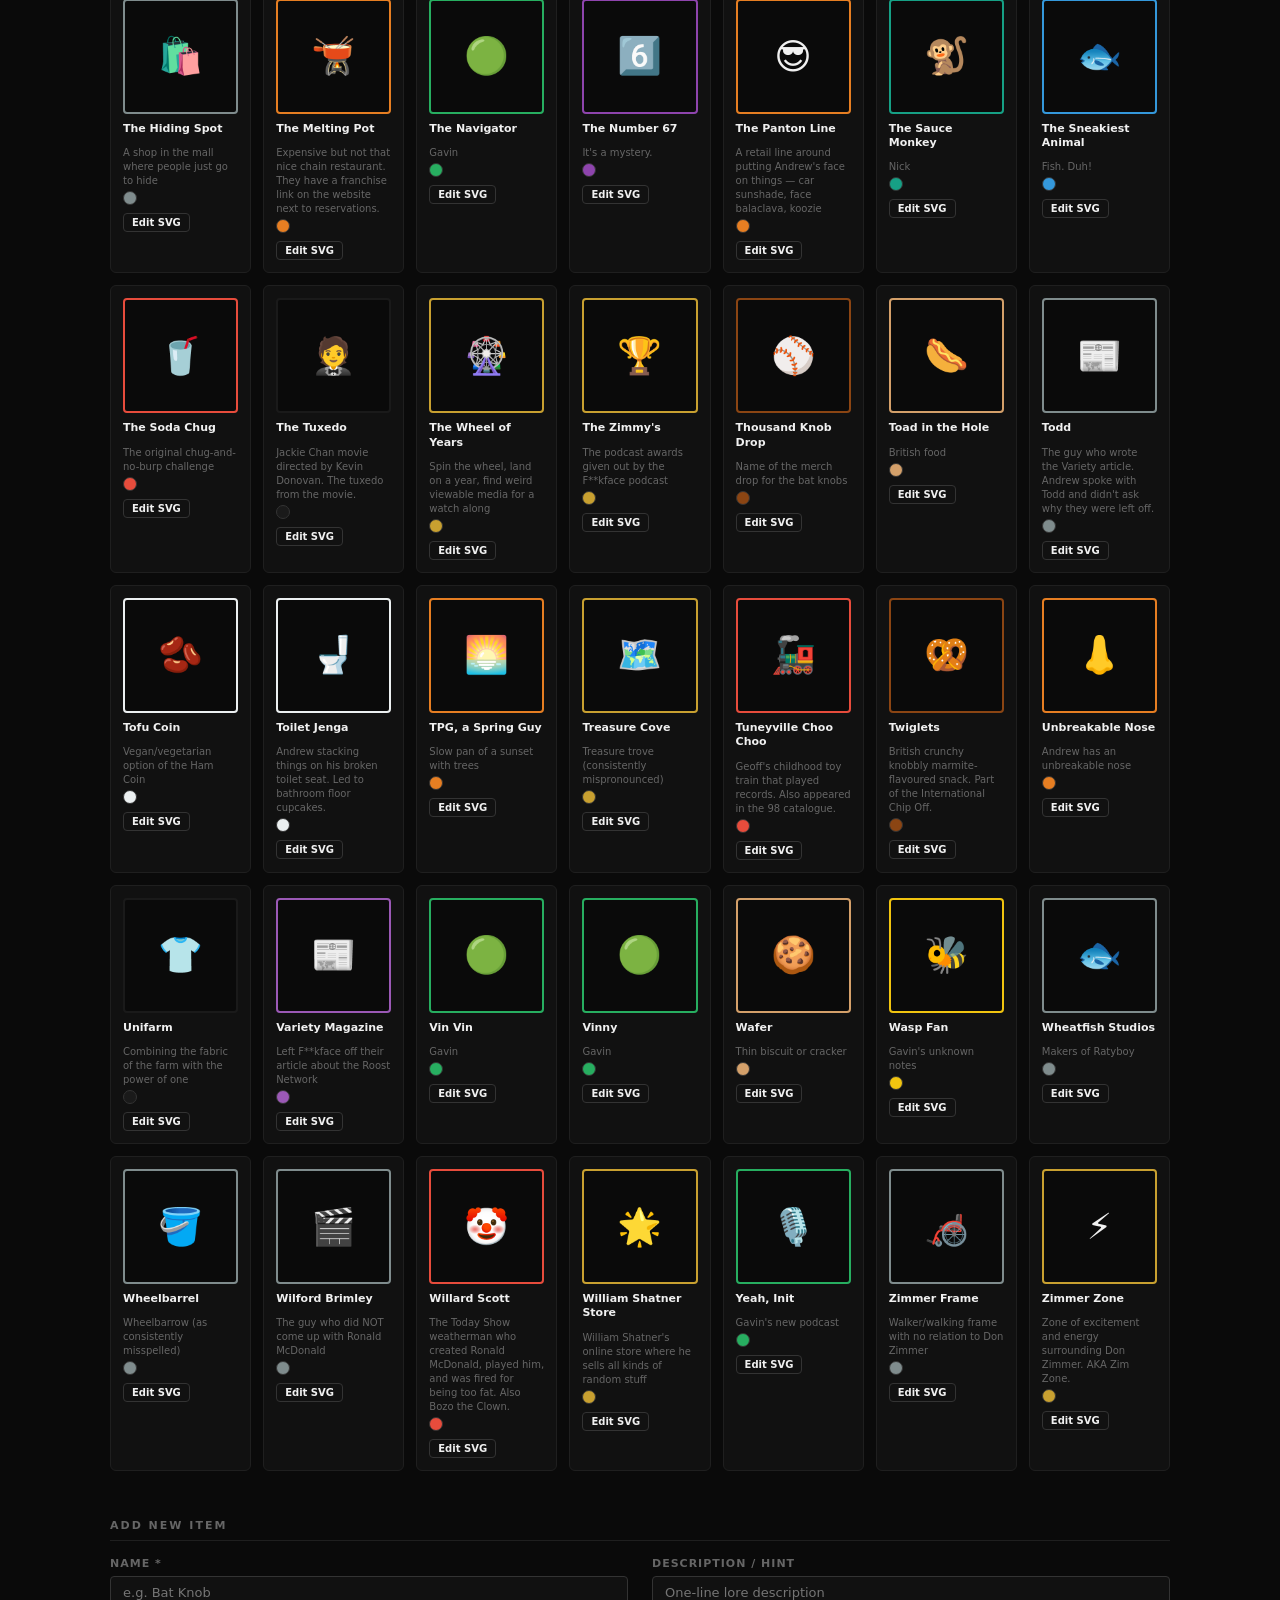
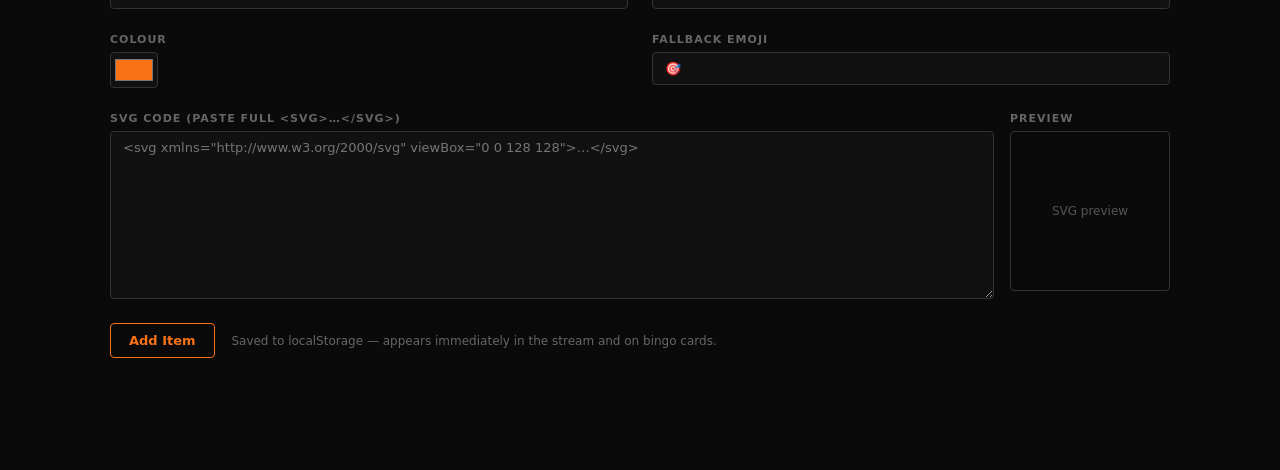
==== commit 27822f6a: "Add 235 new items from full dictionary (data layer) items-extended.js pushes all remaining dictionar" ====
--- a/admin.html
+++ b/admin.html
@@ -353,6 +353,7 @@
 
   <script src="js/rng.js"></script>
   <script src="js/items.js"></script>
+  <script src="js/items-extended.js"></script>
   <script src="js/items-loader.js"></script>
   <script src="js/admin.js"></script>
 </body>
--- a/css/style.css
+++ b/css/style.css
@@ -630,6 +630,125 @@
 }
 .display-seed-row strong { color: var(--accent); }
 
+/* =====================================================================
+   Session timer (tracker page) — subtle bottom-right of card
+   ===================================================================== */
+
+.timer-row {
+  text-align: right;
+  margin-top: 6px;
+}
+
+.session-timer {
+  font-family: 'Courier New', Courier, monospace;
+  font-size: 11px;
+  color: #2a2a2a;
+  letter-spacing: 1px;
+  user-select: none;
+}
+
+/* =====================================================================
+   BINGO popup
+   ===================================================================== */
+
+.bingo-popup-overlay {
+  position: fixed;
+  inset: 0;
+  background: rgba(0, 0, 0, 0.75);
+  z-index: 2000;
+  display: flex;
+  align-items: center;
+  justify-content: center;
+  padding: 20px;
+  animation: fade-in 0.25s ease;
+}
+
+@keyframes fade-in {
+  from { opacity: 0; }
+  to   { opacity: 1; }
+}
+
+.bingo-popup {
+  background: #111;
+  border: 1px solid #2a2a2a;
+  border-radius: 8px;
+  padding: 36px 32px;
+  max-width: 420px;
+  width: 100%;
+  text-align: center;
+  animation: pop-in 0.3s cubic-bezier(0.34, 1.56, 0.64, 1);
+}
+
+@keyframes pop-in {
+  from { transform: scale(0.8); opacity: 0; }
+  to   { transform: scale(1);   opacity: 1; }
+}
+
+.bingo-popup-firework {
+  font-size: 52px;
+  line-height: 1;
+  margin-bottom: 12px;
+}
+
+.bingo-popup-heading {
+  font-family: var(--font-pixel);
+  font-size: 22px;
+  color: #ffd700;
+  text-shadow: 0 0 20px #ffd700;
+  margin-bottom: 10px;
+}
+
+.bingo-popup-time {
+  font-size: 18px;
+  color: var(--text);
+  margin-bottom: 6px;
+}
+
+.bingo-popup-time strong {
+  color: var(--accent);
+  font-size: 22px;
+}
+
+.bingo-popup-sub {
+  font-size: 14px;
+  color: var(--text-dim);
+  margin-bottom: 20px;
+}
+
+.bingo-popup-btns {
+  display: flex;
+  gap: 10px;
+  justify-content: center;
+  flex-wrap: wrap;
+}
+
+.bingo-popup-name-row {
+  display: flex;
+  gap: 8px;
+  justify-content: center;
+  flex-wrap: wrap;
+}
+
+.bingo-popup-name-row input {
+  font-family: var(--font-ui);
+  font-size: 15px;
+  background: #0a0a0a;
+  border: 1px solid #333;
+  color: var(--text);
+  padding: 9px 14px;
+  border-radius: 4px;
+  outline: none;
+  width: 200px;
+}
+.bingo-popup-name-row input:focus { border-color: var(--accent); }
+
+.bingo-popup-rank {
+  font-size: 20px;
+  font-weight: 700;
+  color: #ffd700;
+  margin-bottom: 20px;
+}
+
 /* Hidden admin trigger — bottom centre, nearly invisible */
 .admin-trigger {
   position: fixed;
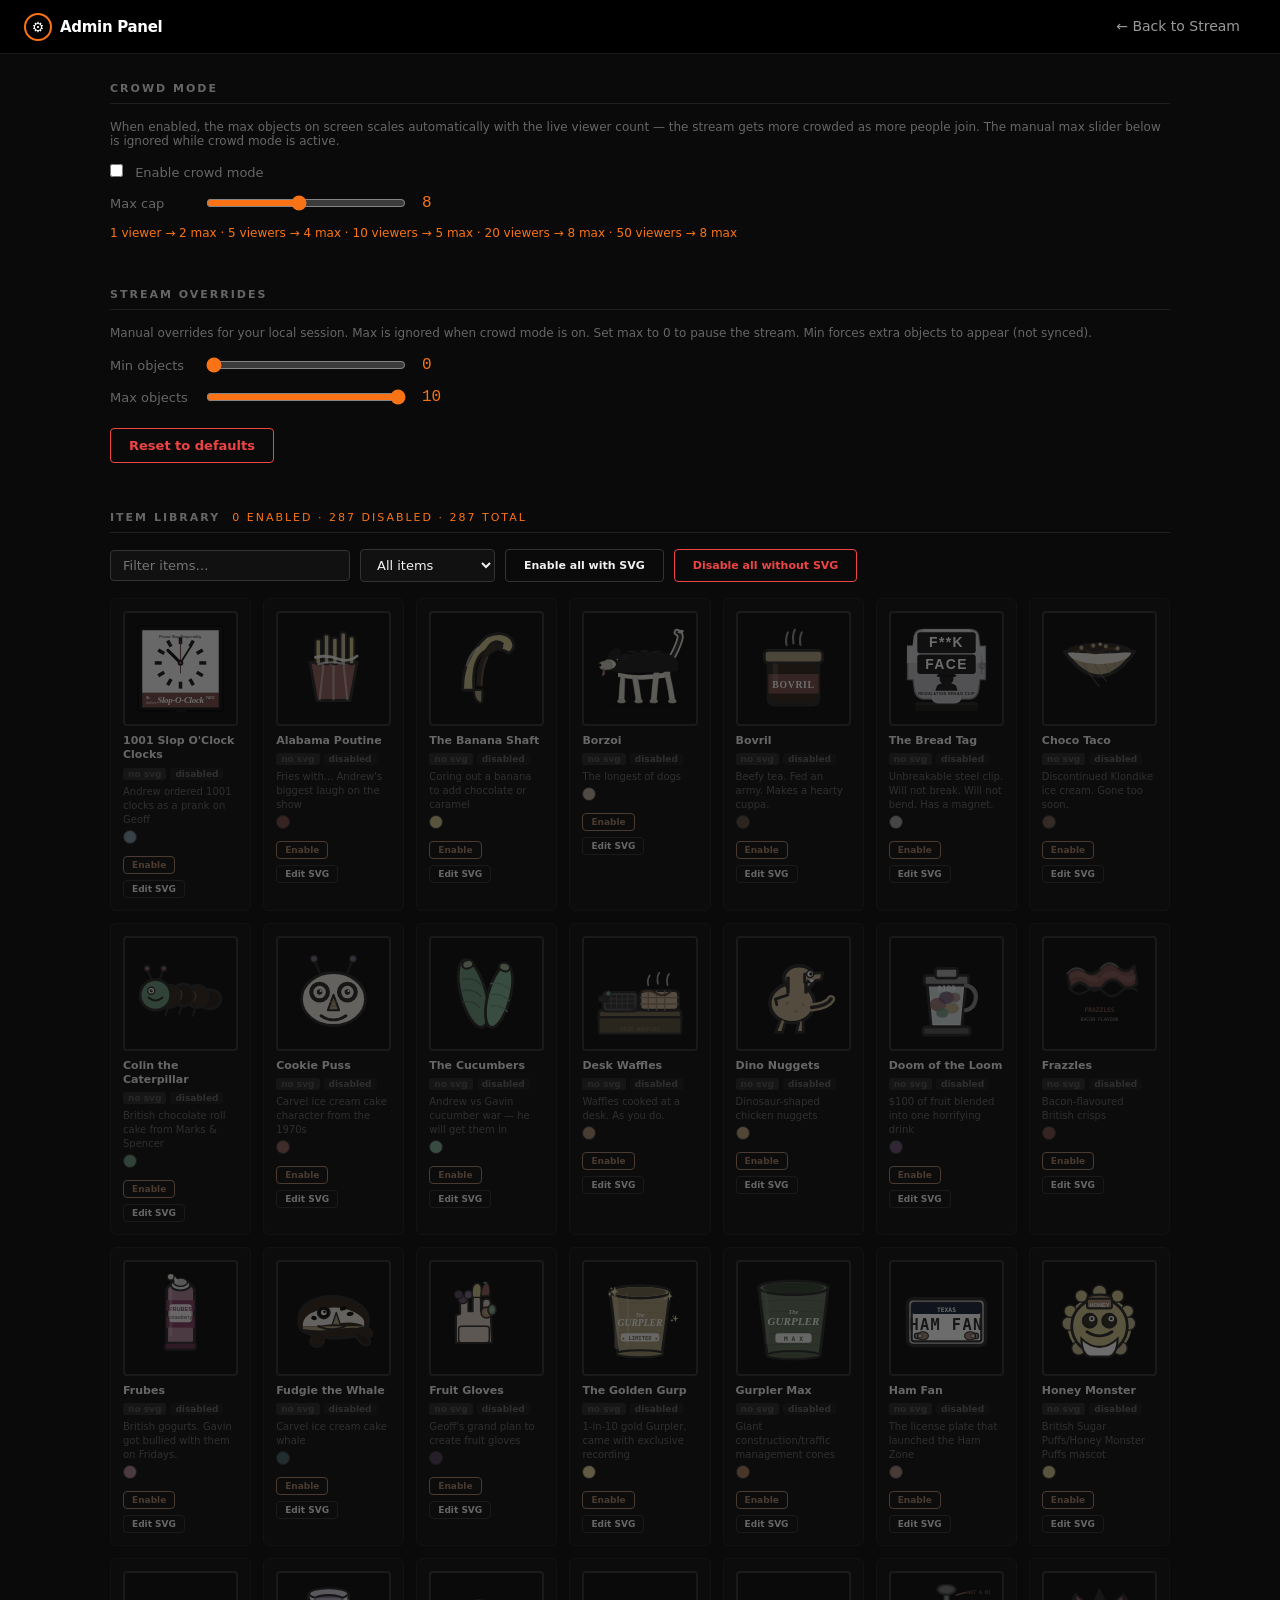
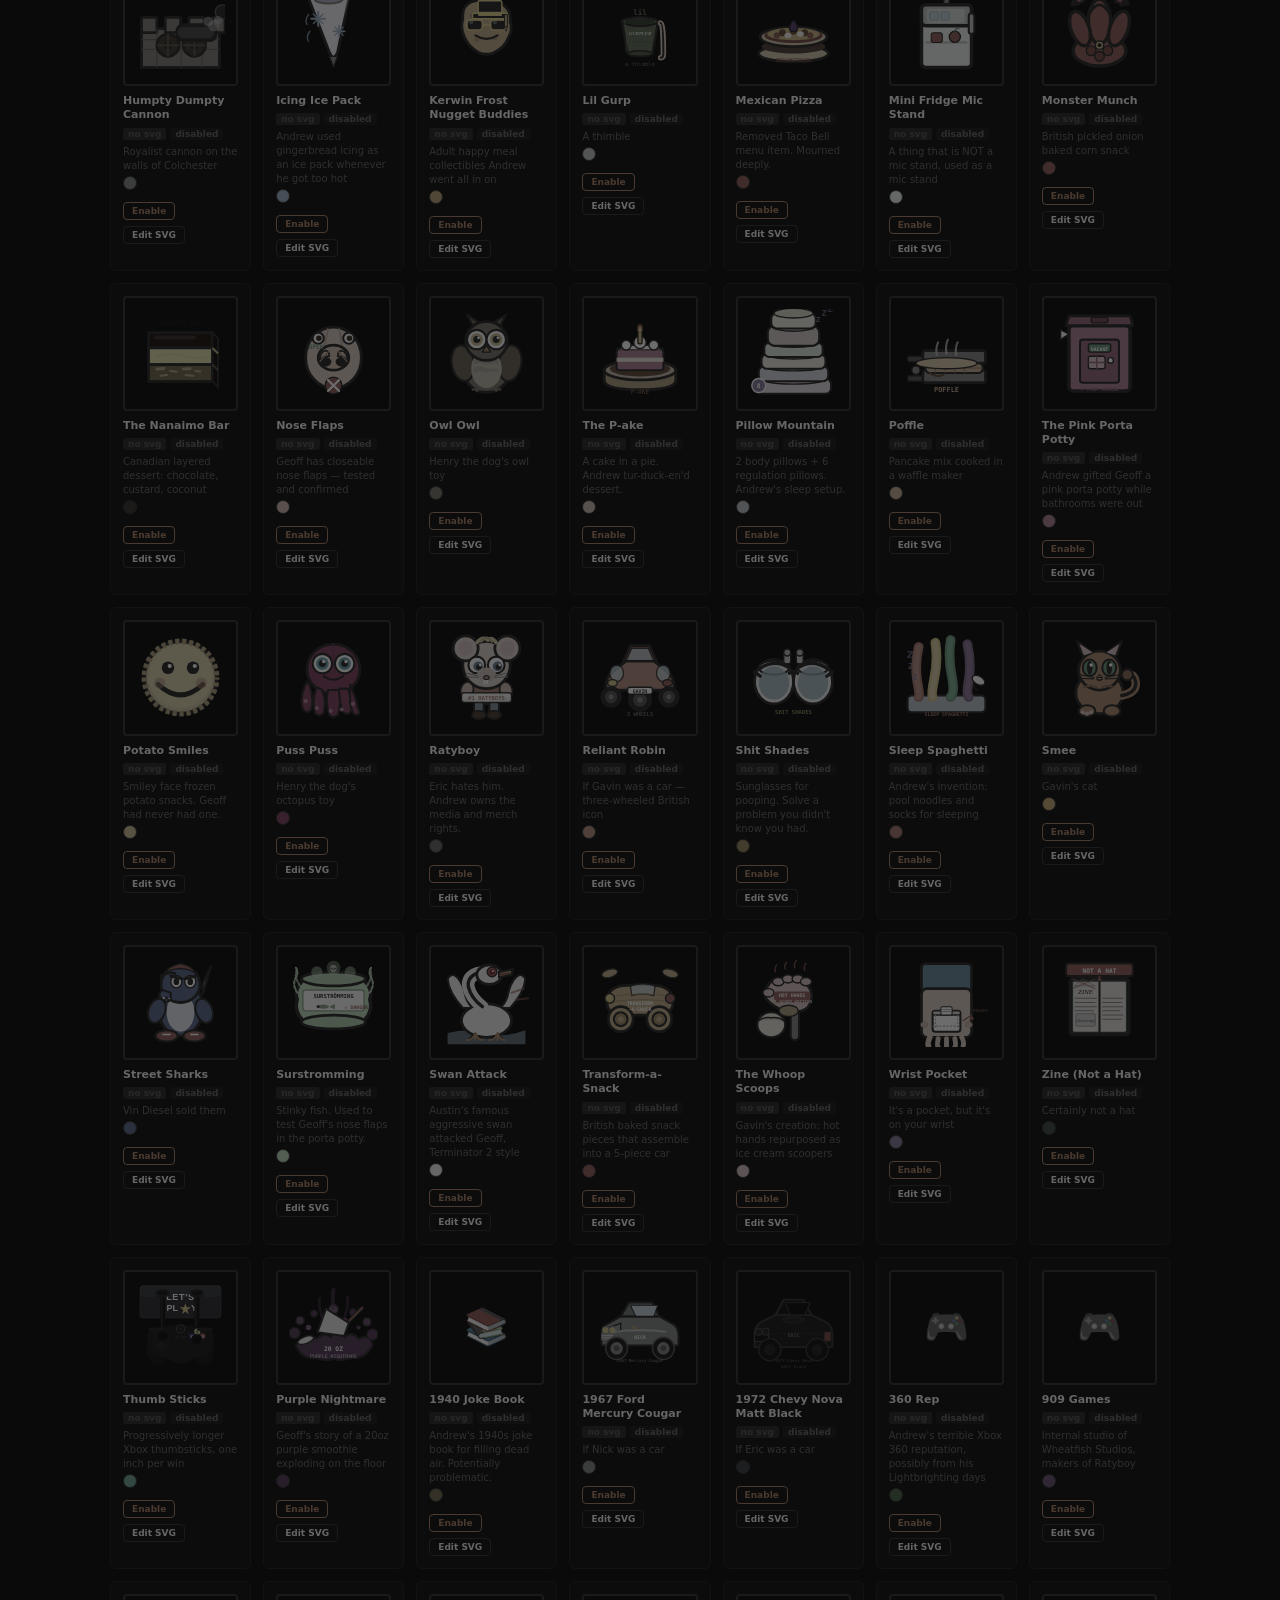
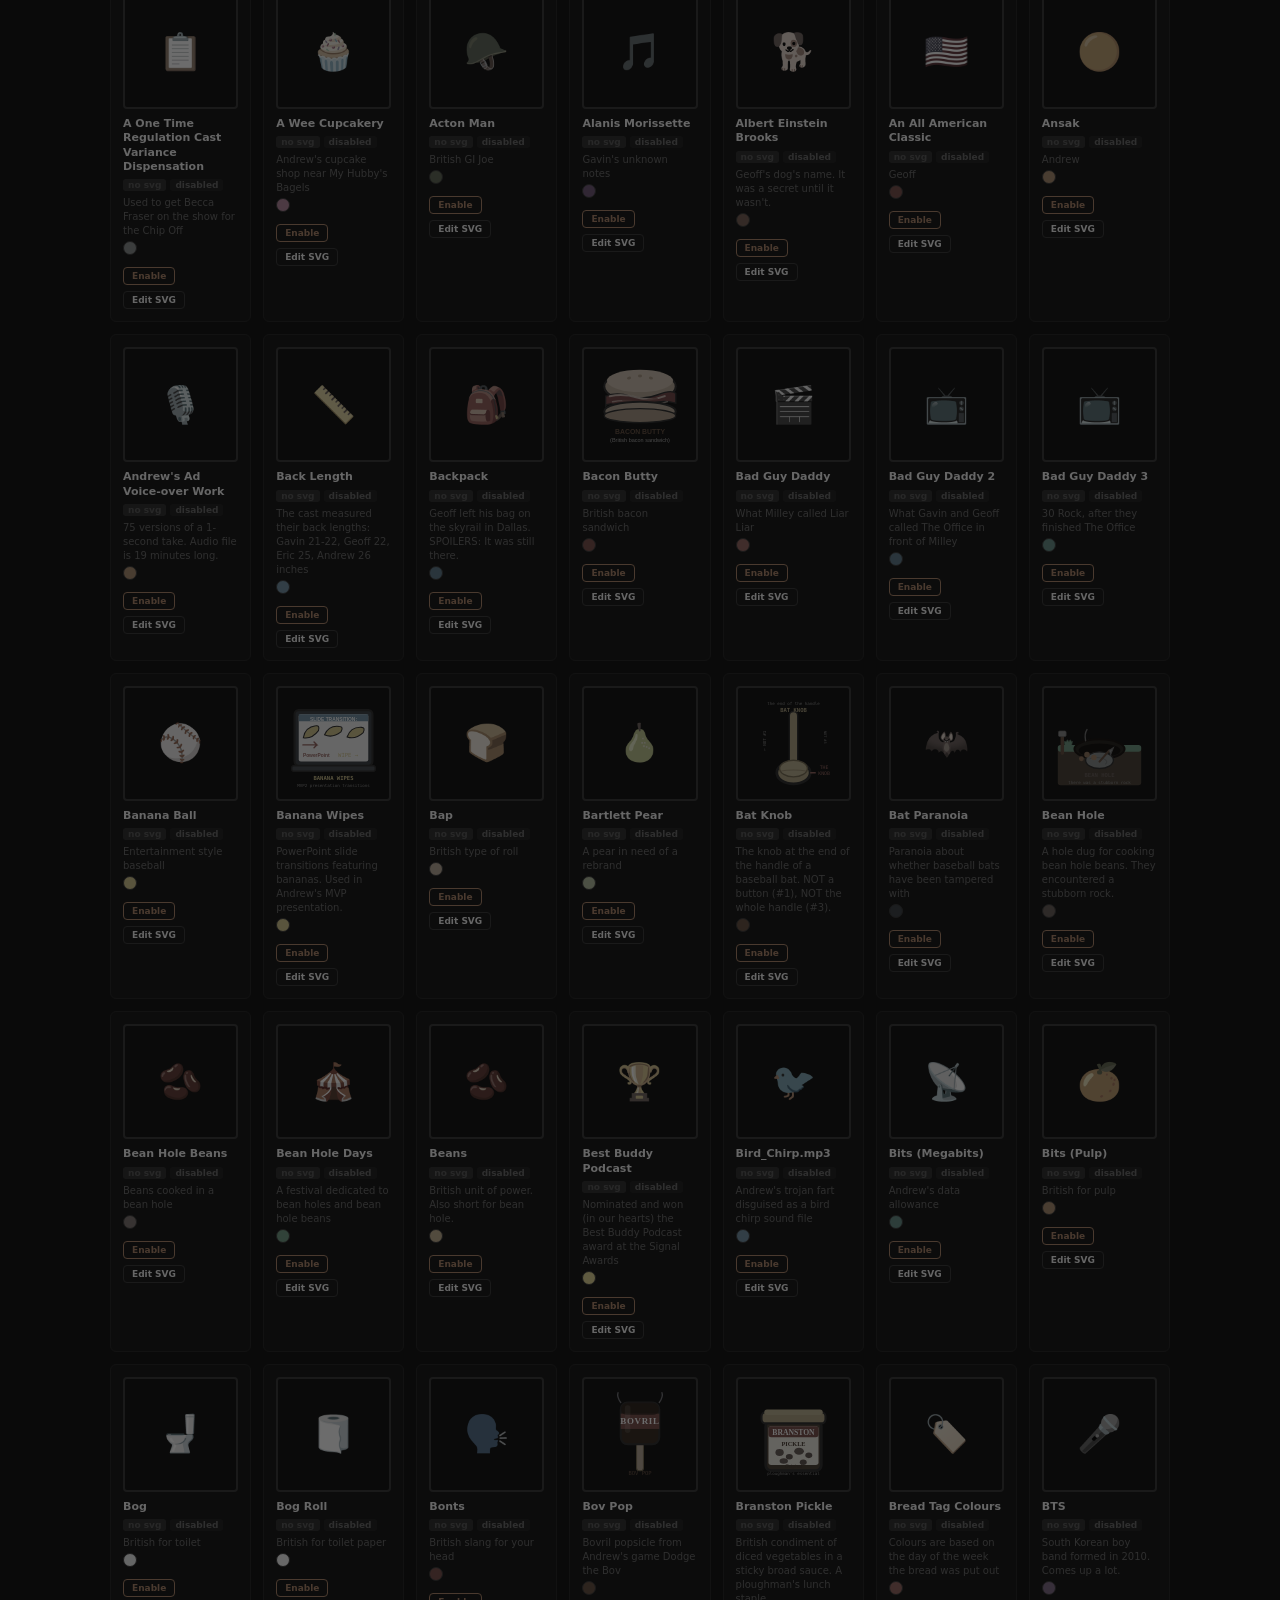
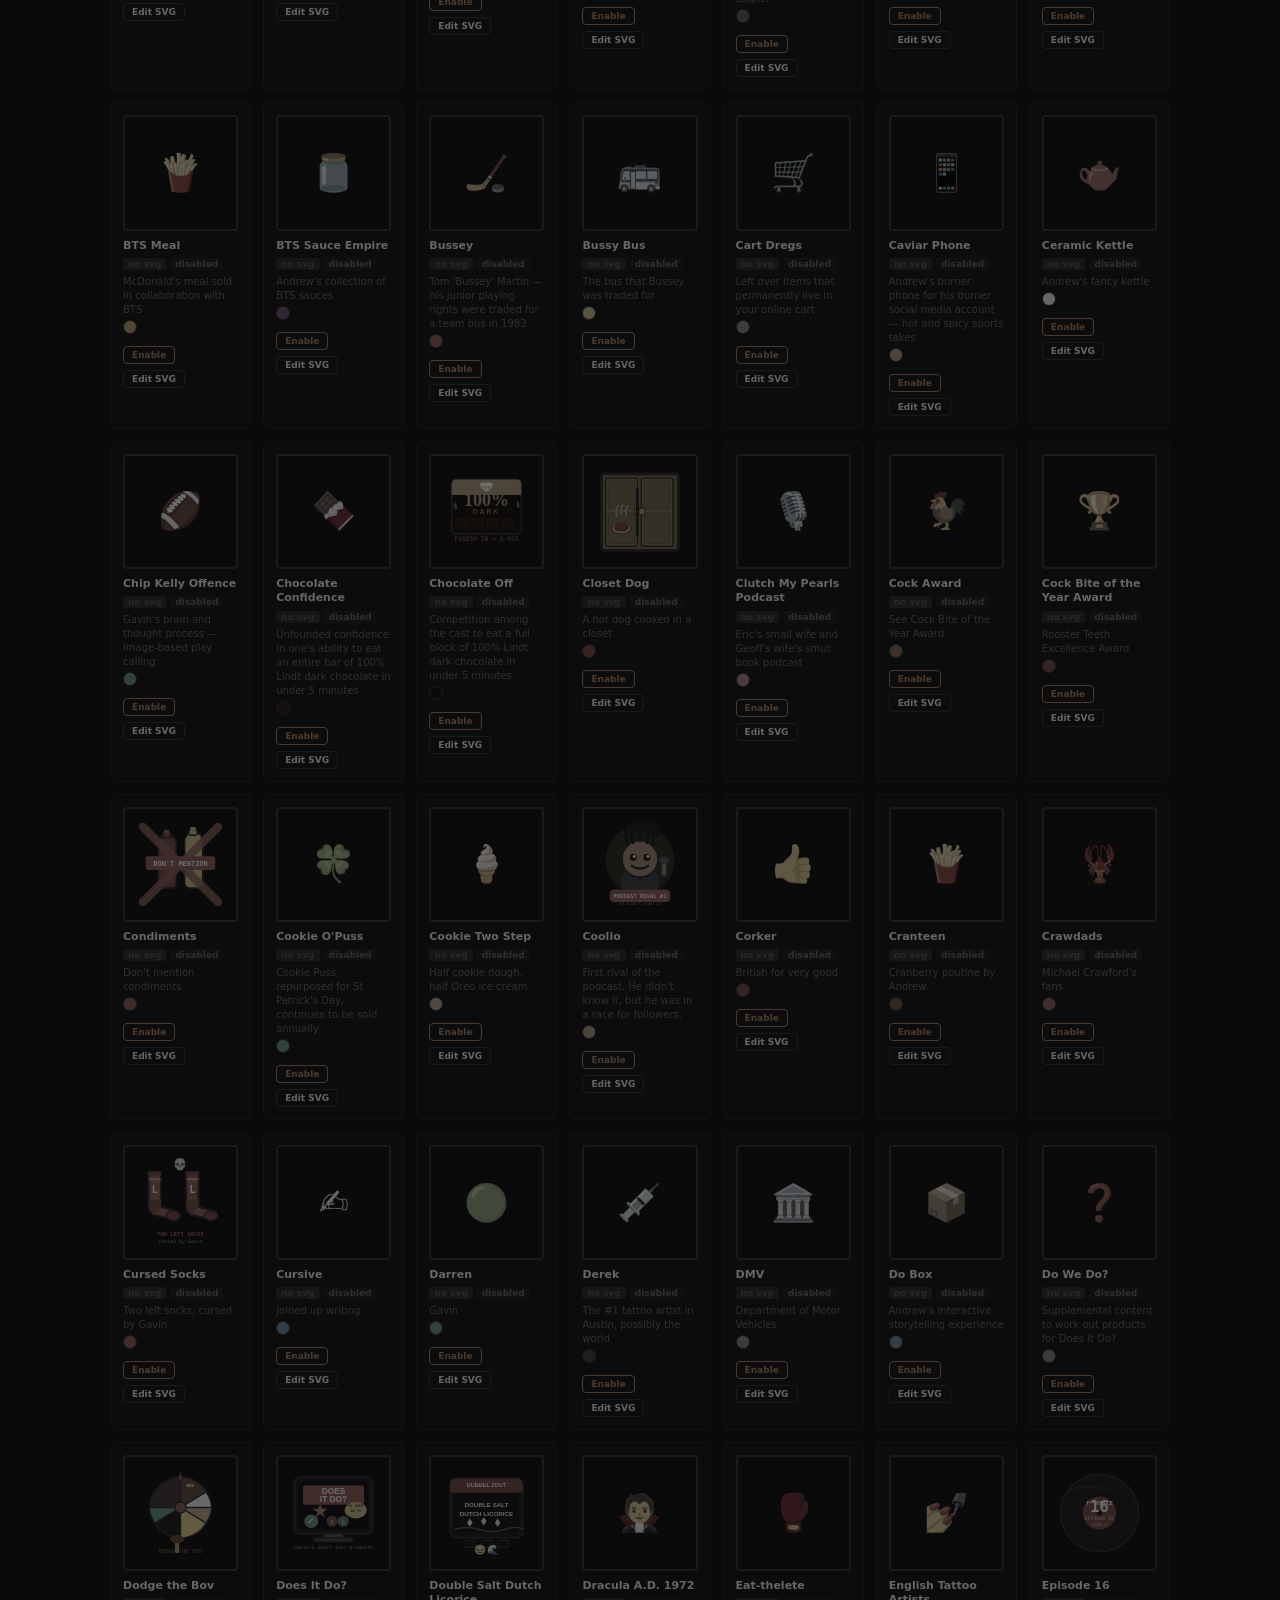
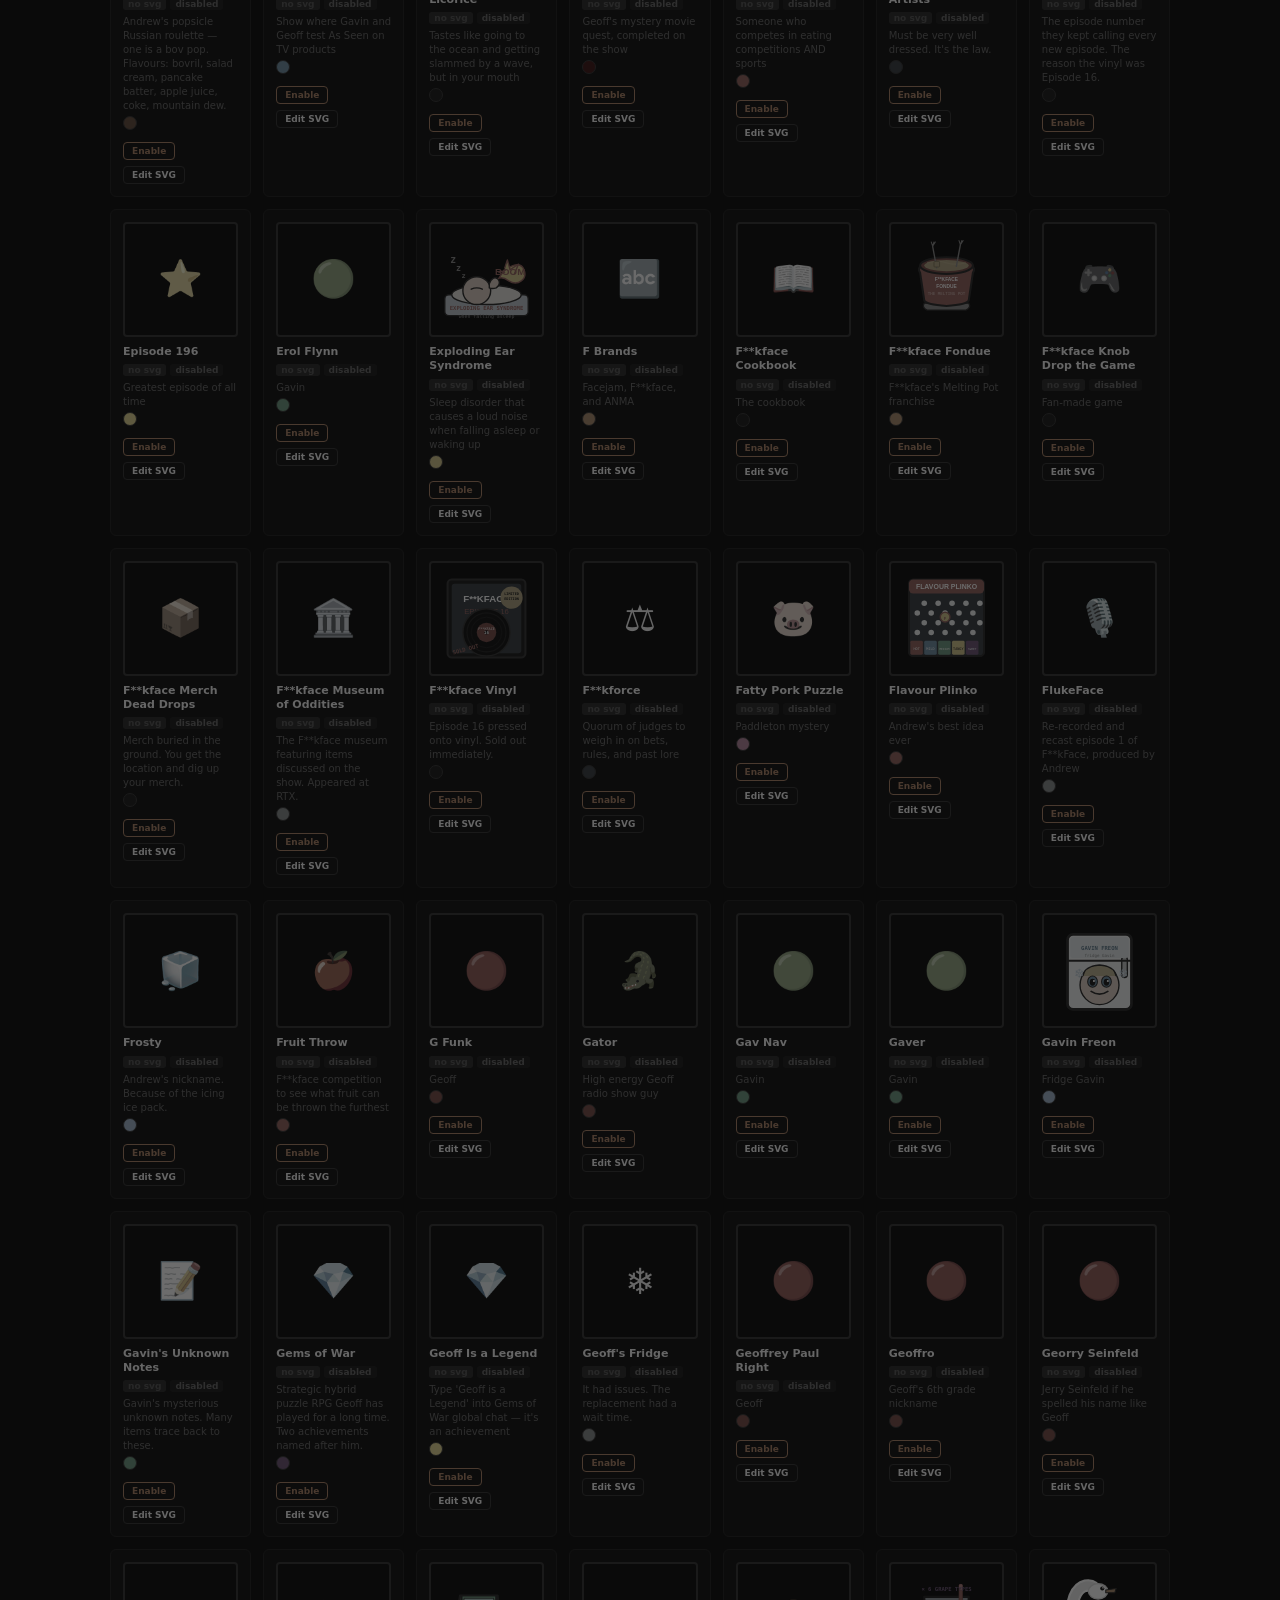
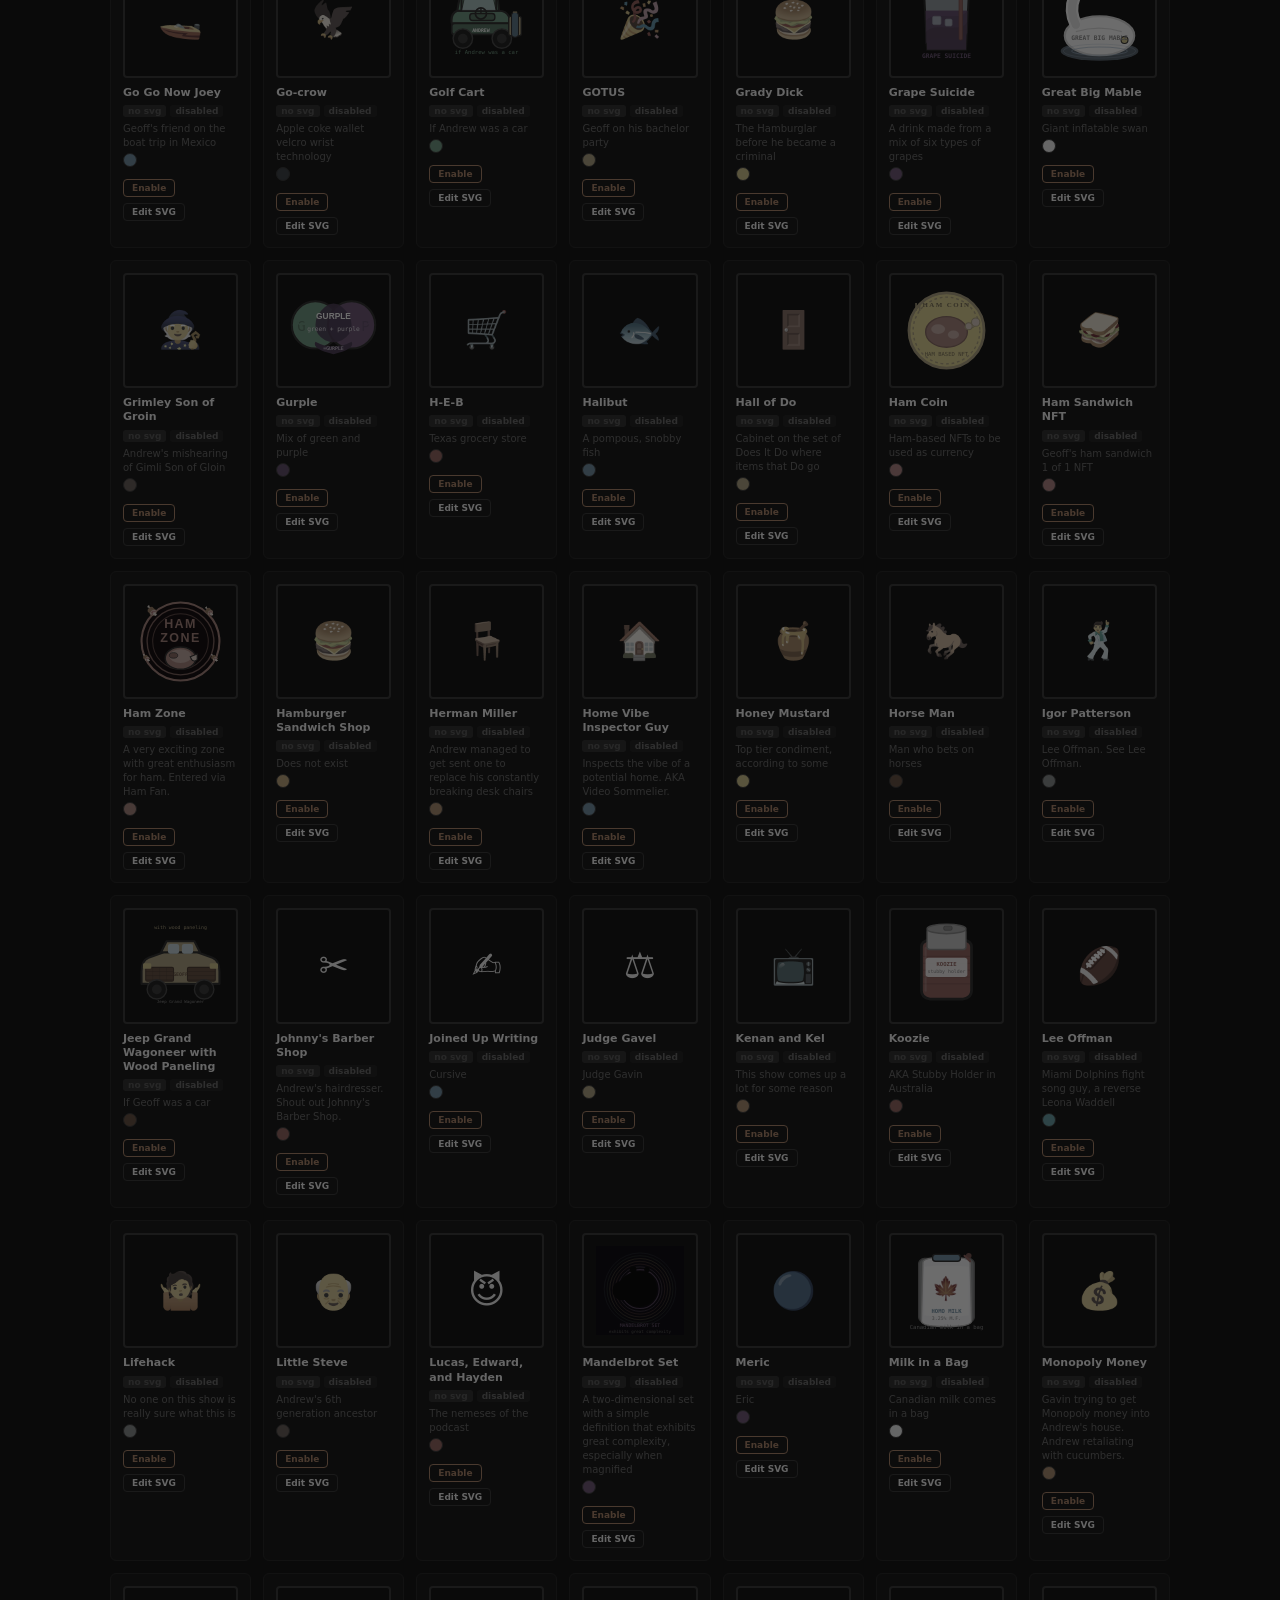
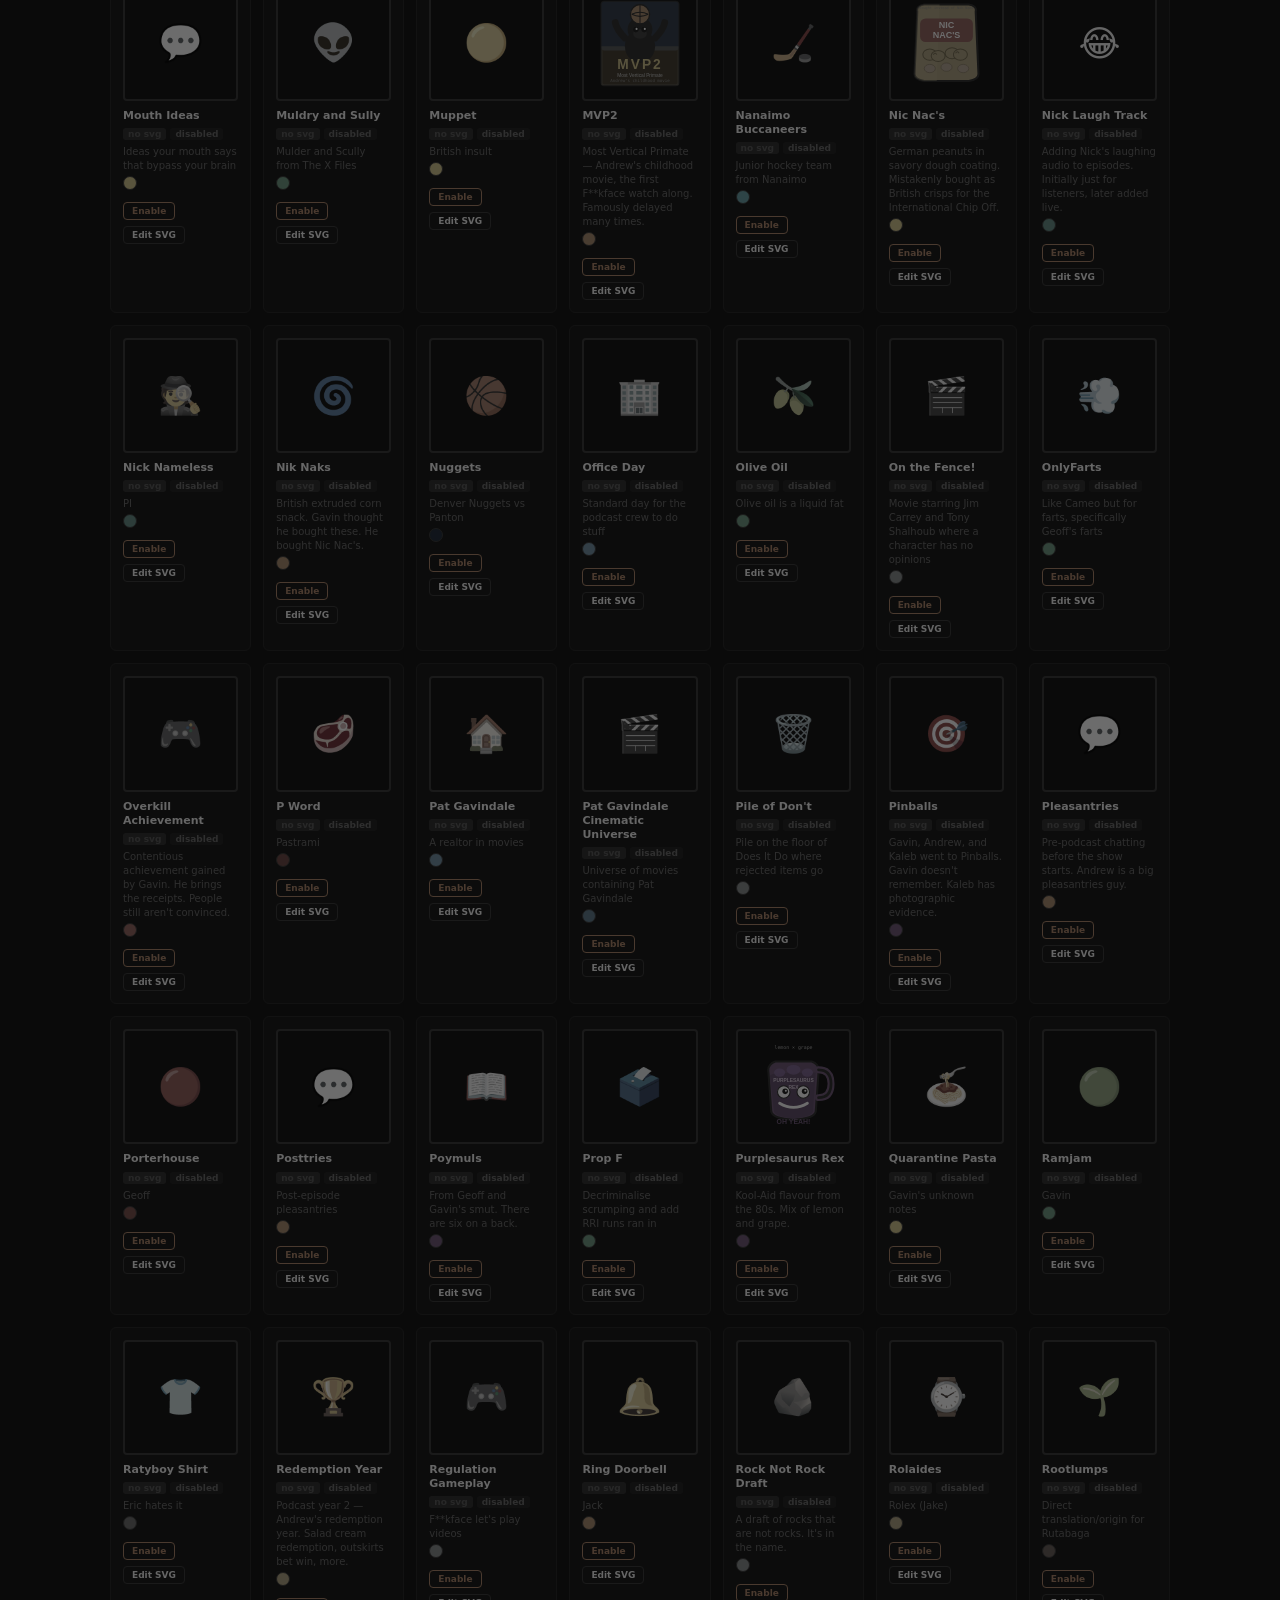
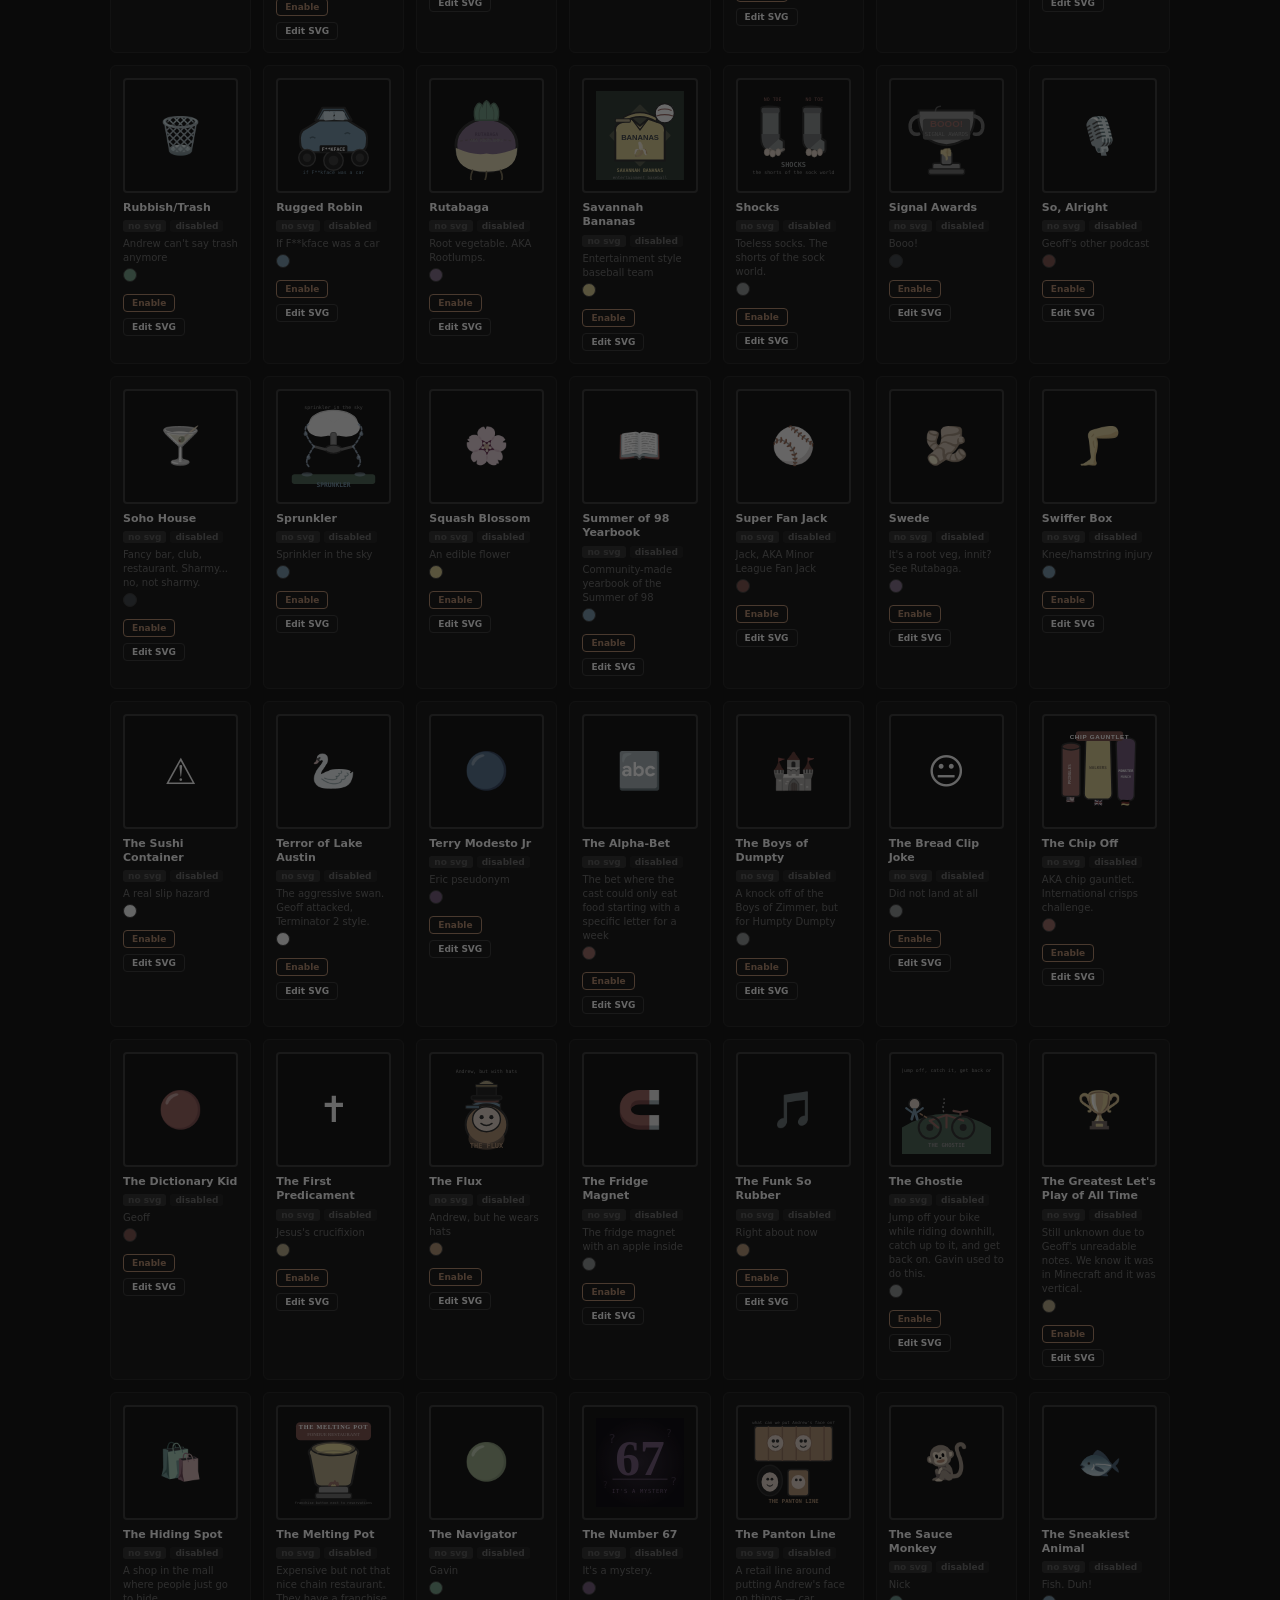
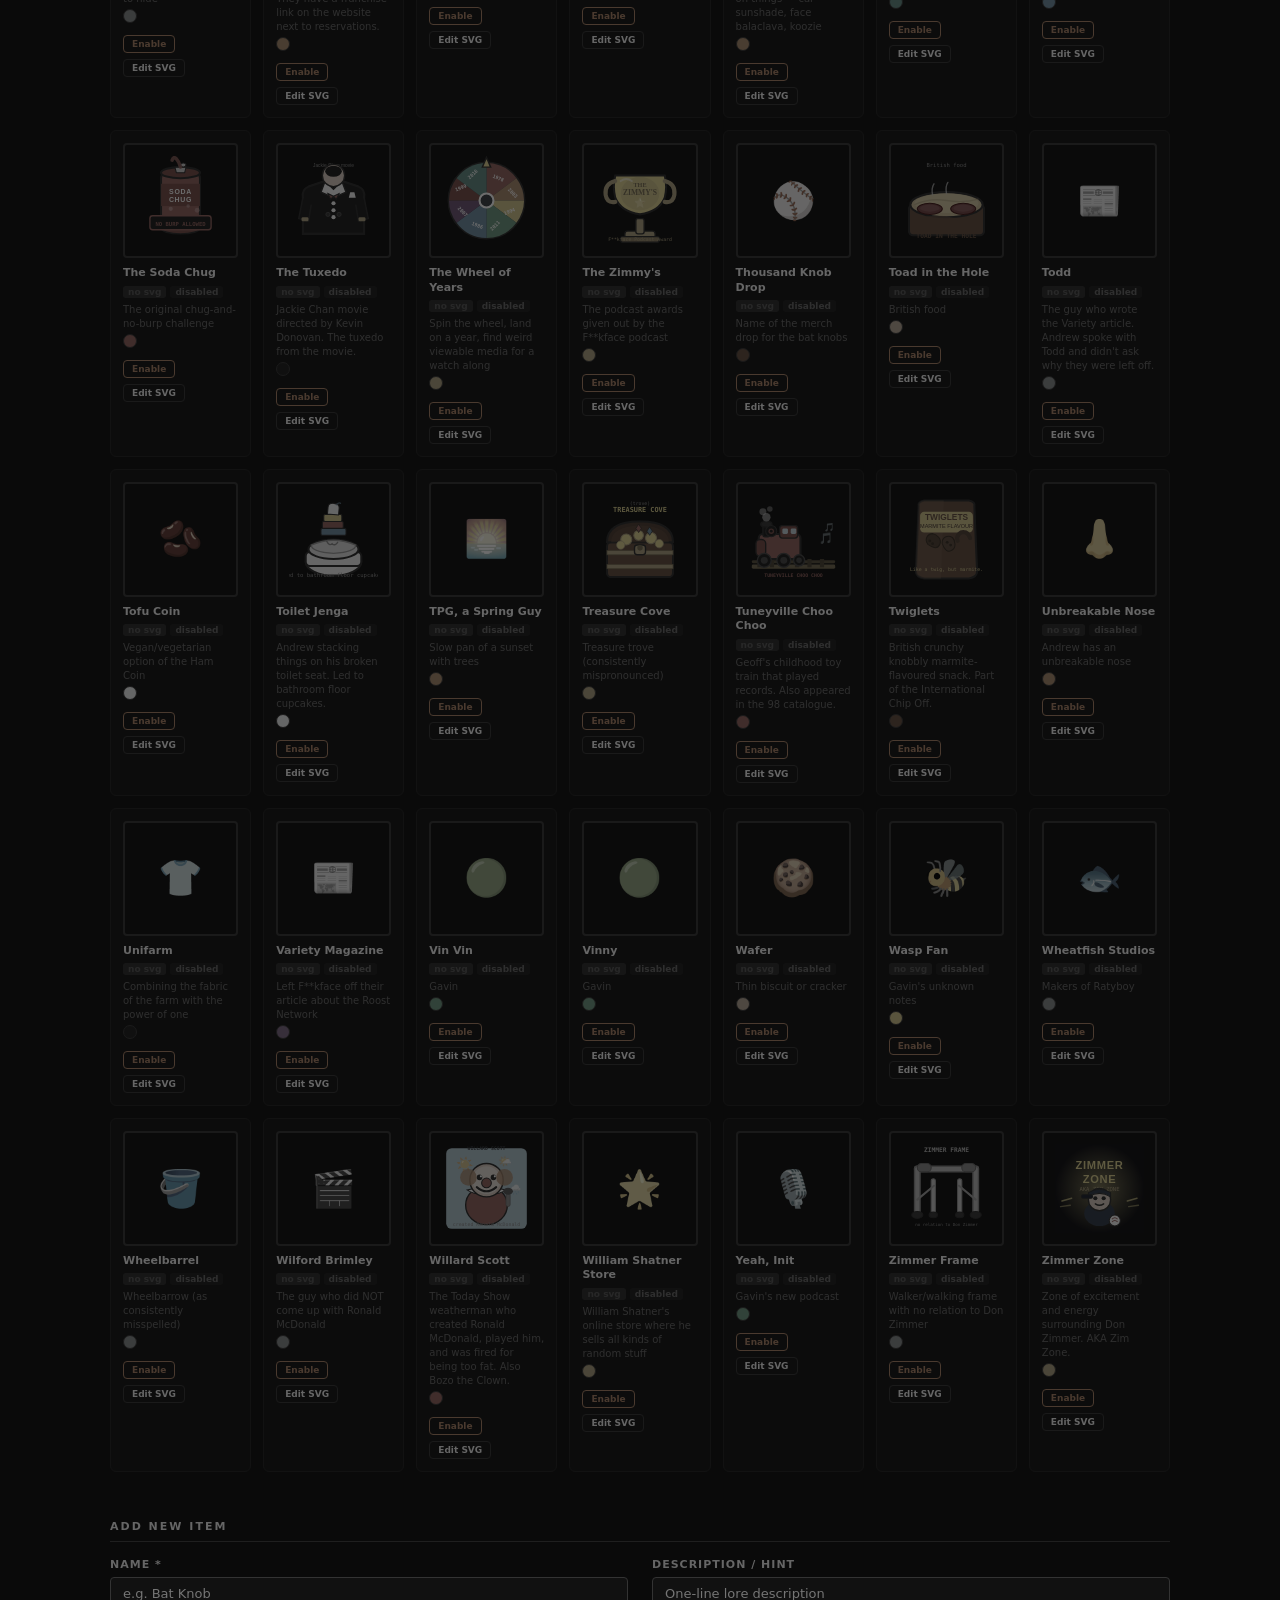
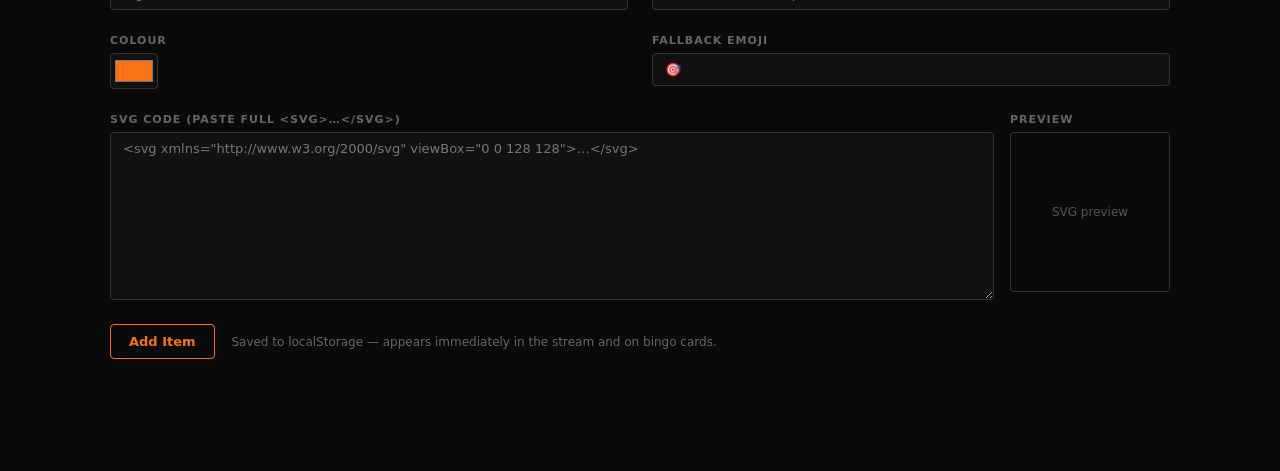
==== commit 82f563a7: "Add item enable/disable — emoji-only items disabled by default items-loader.js: - HAS_SVG set lists " ====
--- a/admin.html
+++ b/admin.html
@@ -296,7 +296,16 @@
         Item Library
         <span id="item-count"></span>
       </h2>
-      <input id="gallery-filter" type="text" placeholder="Filter items…"/>
+      <div style="display:flex;gap:10px;align-items:center;margin-bottom:16px;flex-wrap:wrap">
+        <input id="gallery-filter" type="text" placeholder="Filter items…" style="margin-bottom:0"/>
+        <select id="show-filter" style="font-family:var(--font-ui);font-size:13px;background:#111;border:1px solid #333;color:var(--text);padding:7px 12px;border-radius:4px;outline:none">
+          <option value="all">All items</option>
+          <option value="enabled">Enabled only</option>
+          <option value="disabled">Disabled only</option>
+        </select>
+        <button id="enable-all-svg-btn" class="btn" style="font-size:11px">Enable all with SVG</button>
+        <button id="disable-all-nosv-btn" class="btn btn-danger" style="font-size:11px">Disable all without SVG</button>
+      </div>
       <div id="item-gallery"></div>
     </section>
 
@@ -352,9 +361,10 @@
   </main>
 
   <script src="js/rng.js"></script>
+  <script src="js/rng.js"></script>
   <script src="js/items.js"></script>
   <script src="js/items-extended.js"></script>
-  <script src="js/items-loader.js"></script>
+  <!-- intentionally NOT loading items-loader.js here — admin needs unfiltered list -->
   <script src="js/admin.js"></script>
 </body>
 </html>
--- a/css/style.css
+++ b/css/style.css
@@ -749,6 +749,13 @@
   margin-bottom: 20px;
 }
 
+/* Disabled items in admin gallery */
+.admin-item-disabled {
+  opacity: 0.4;
+  filter: grayscale(0.7);
+}
+.admin-item-disabled:hover { opacity: 0.6; }
+
 /* Hidden admin trigger — bottom centre, nearly invisible */
 .admin-trigger {
   position: fixed;
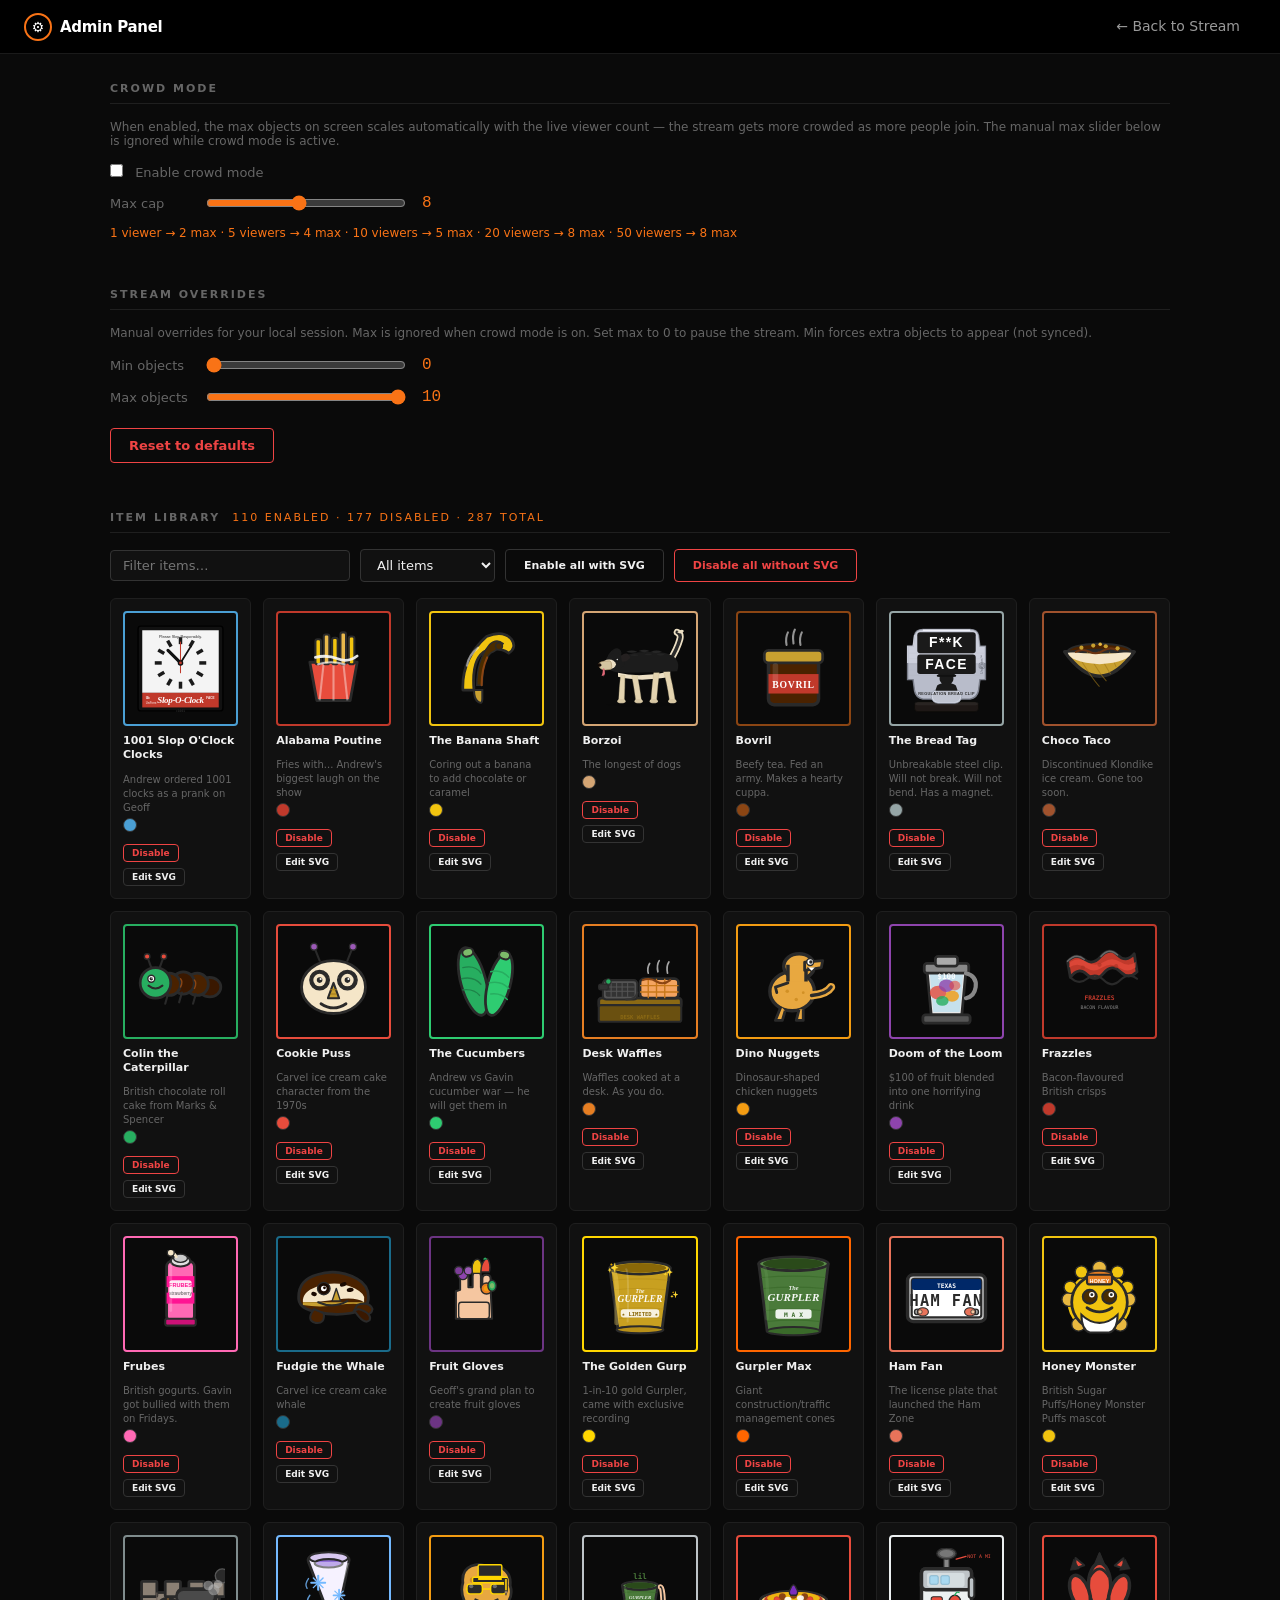
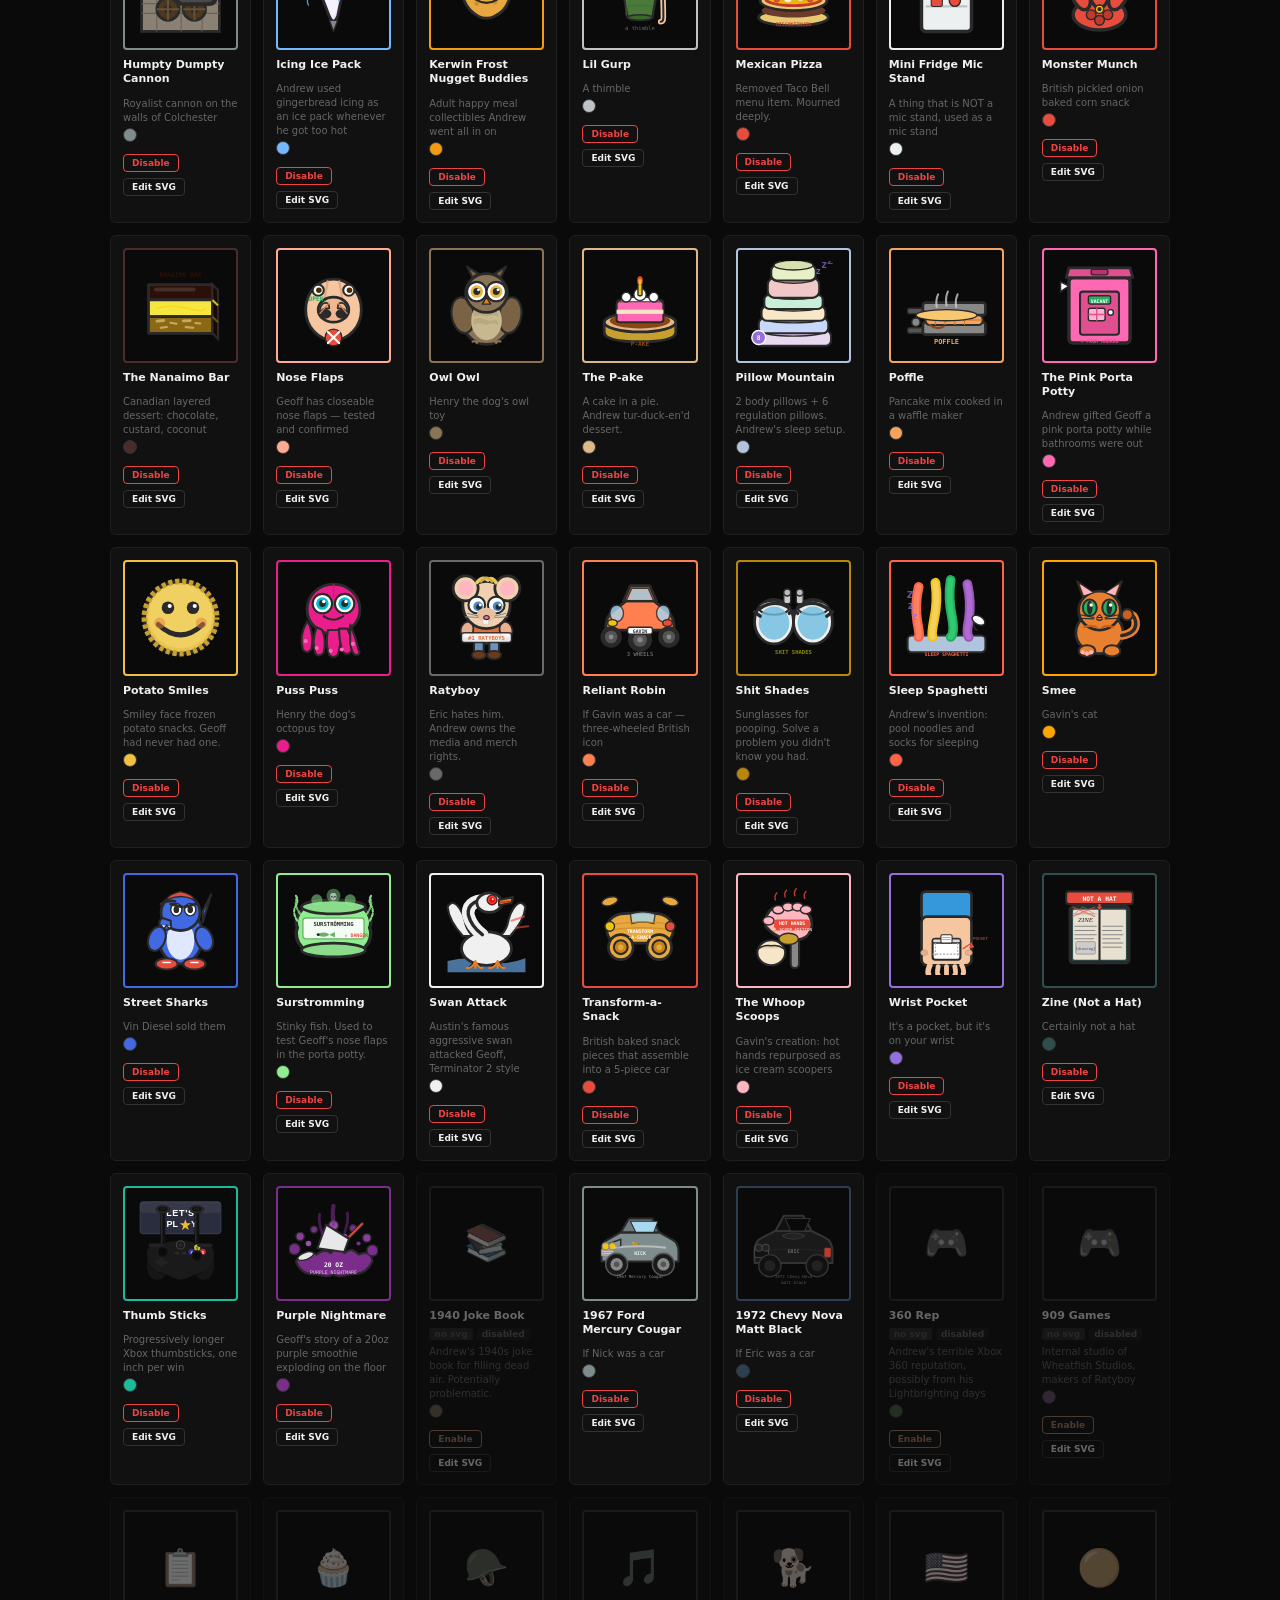
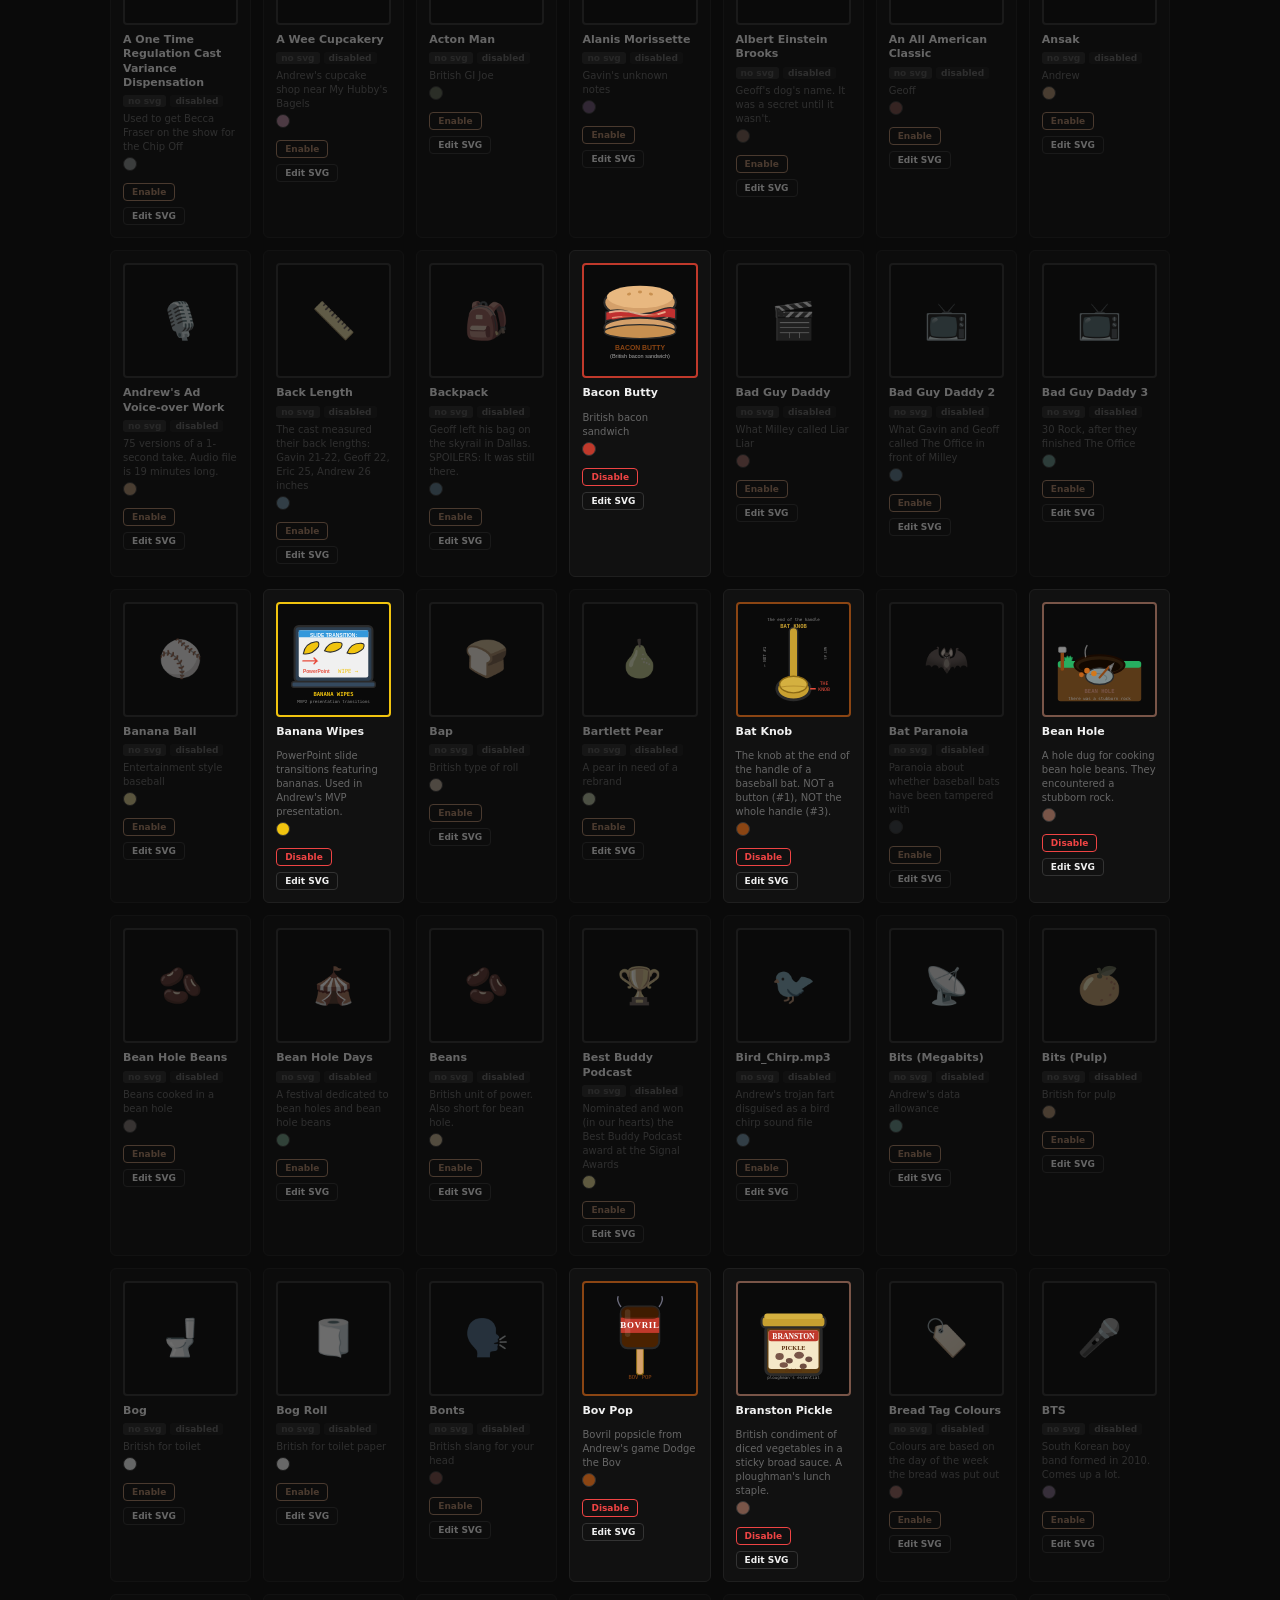
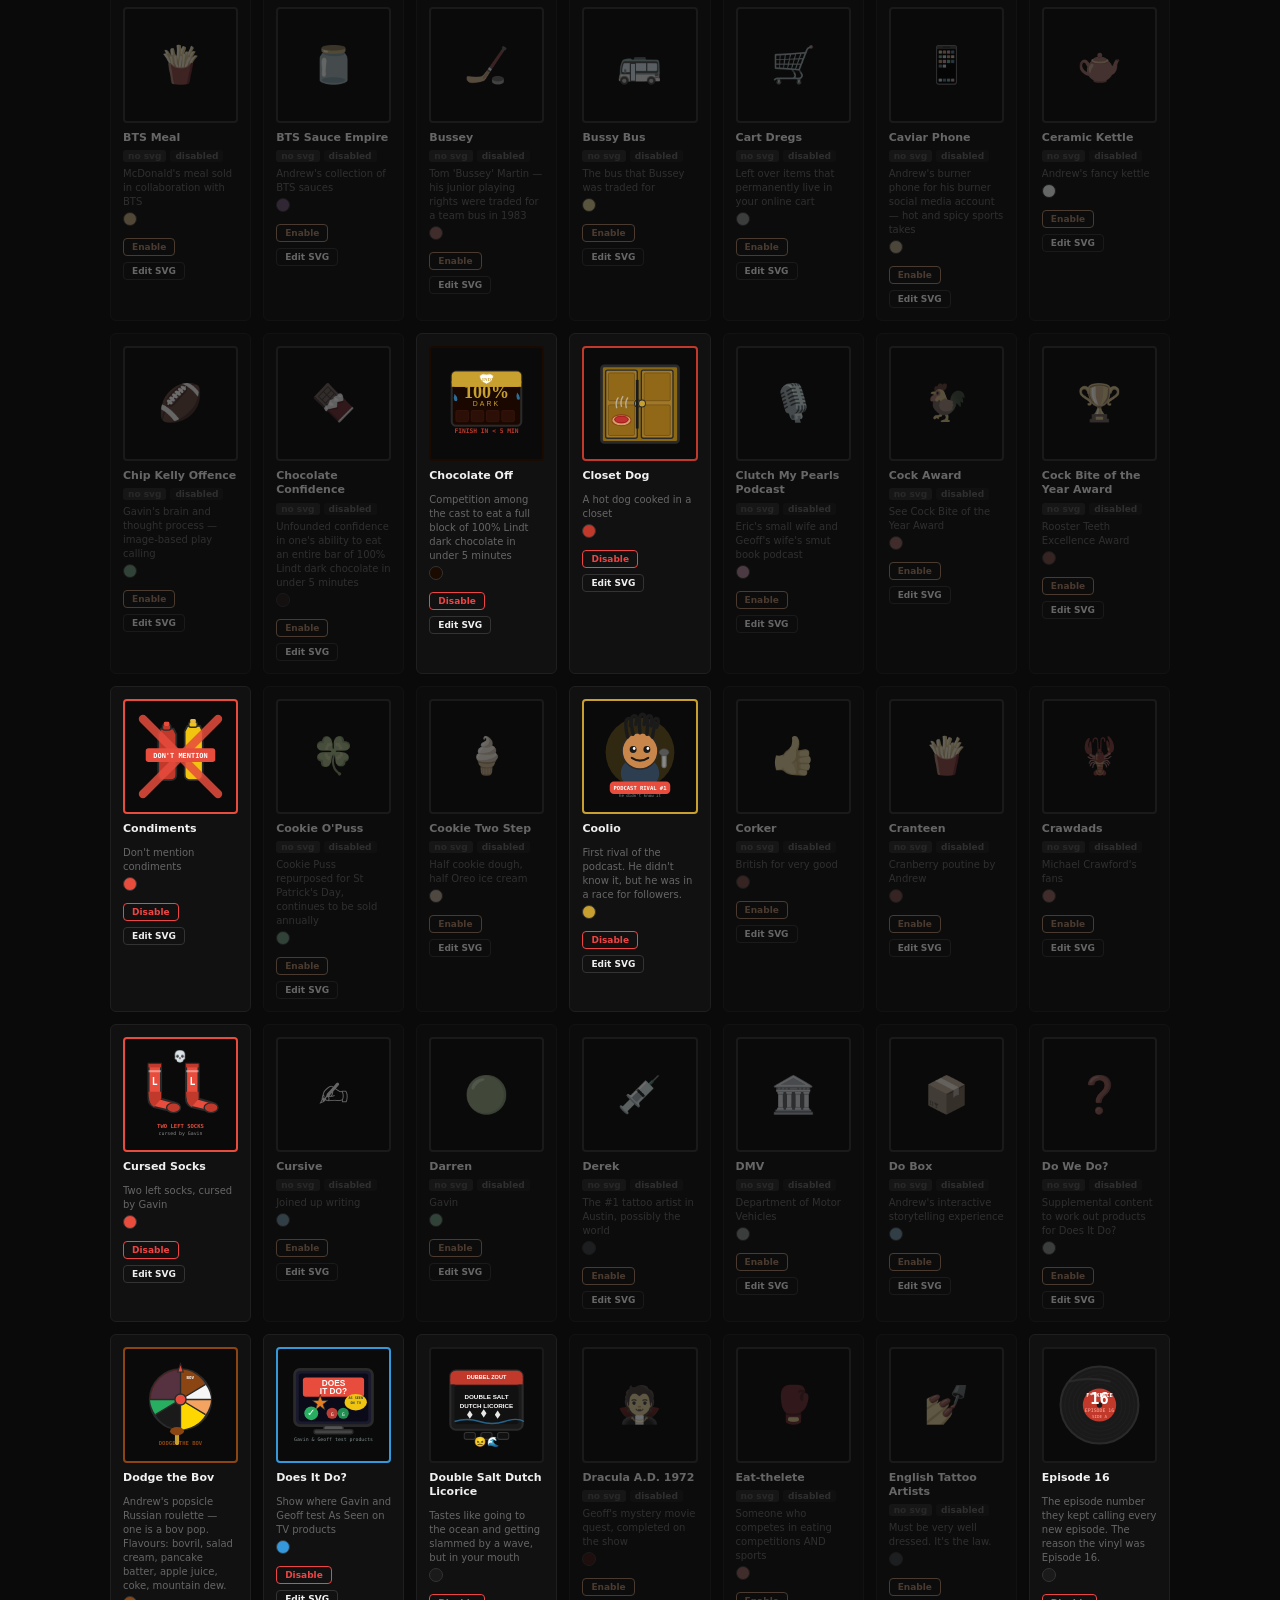
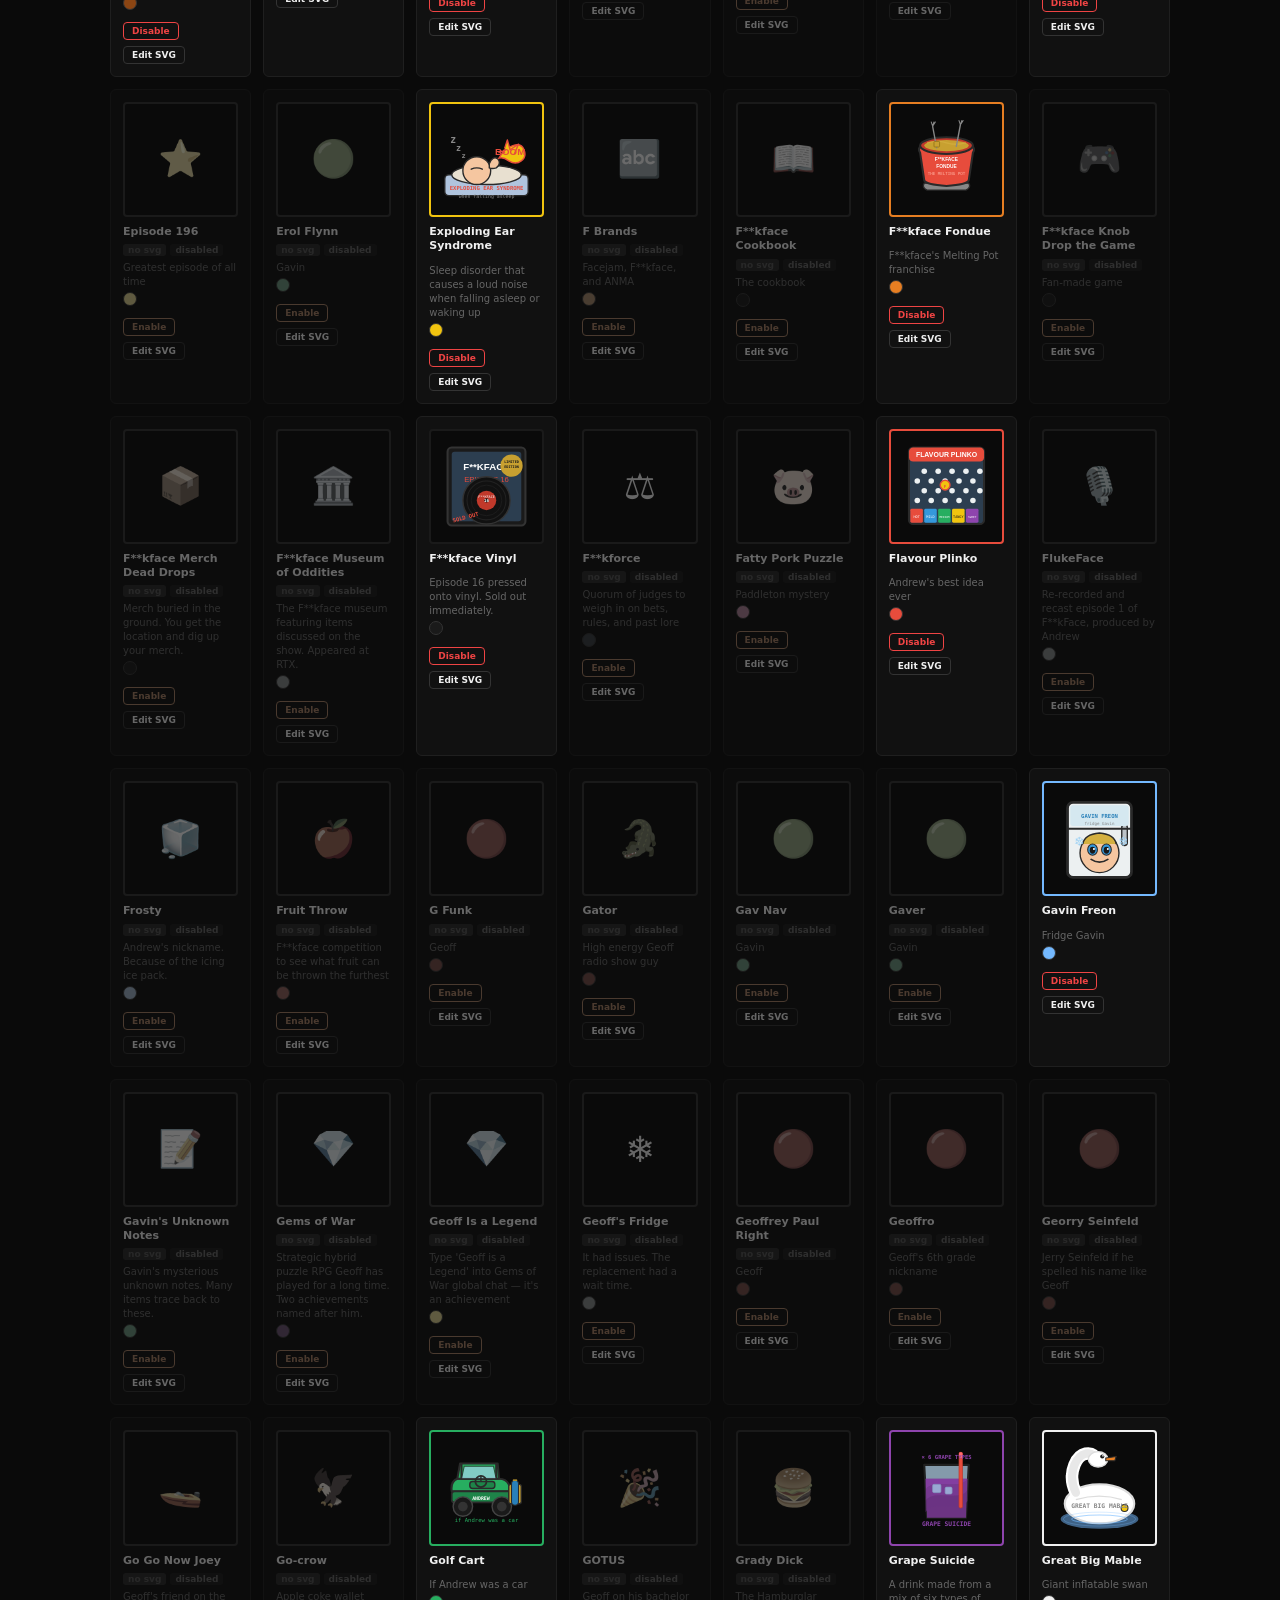
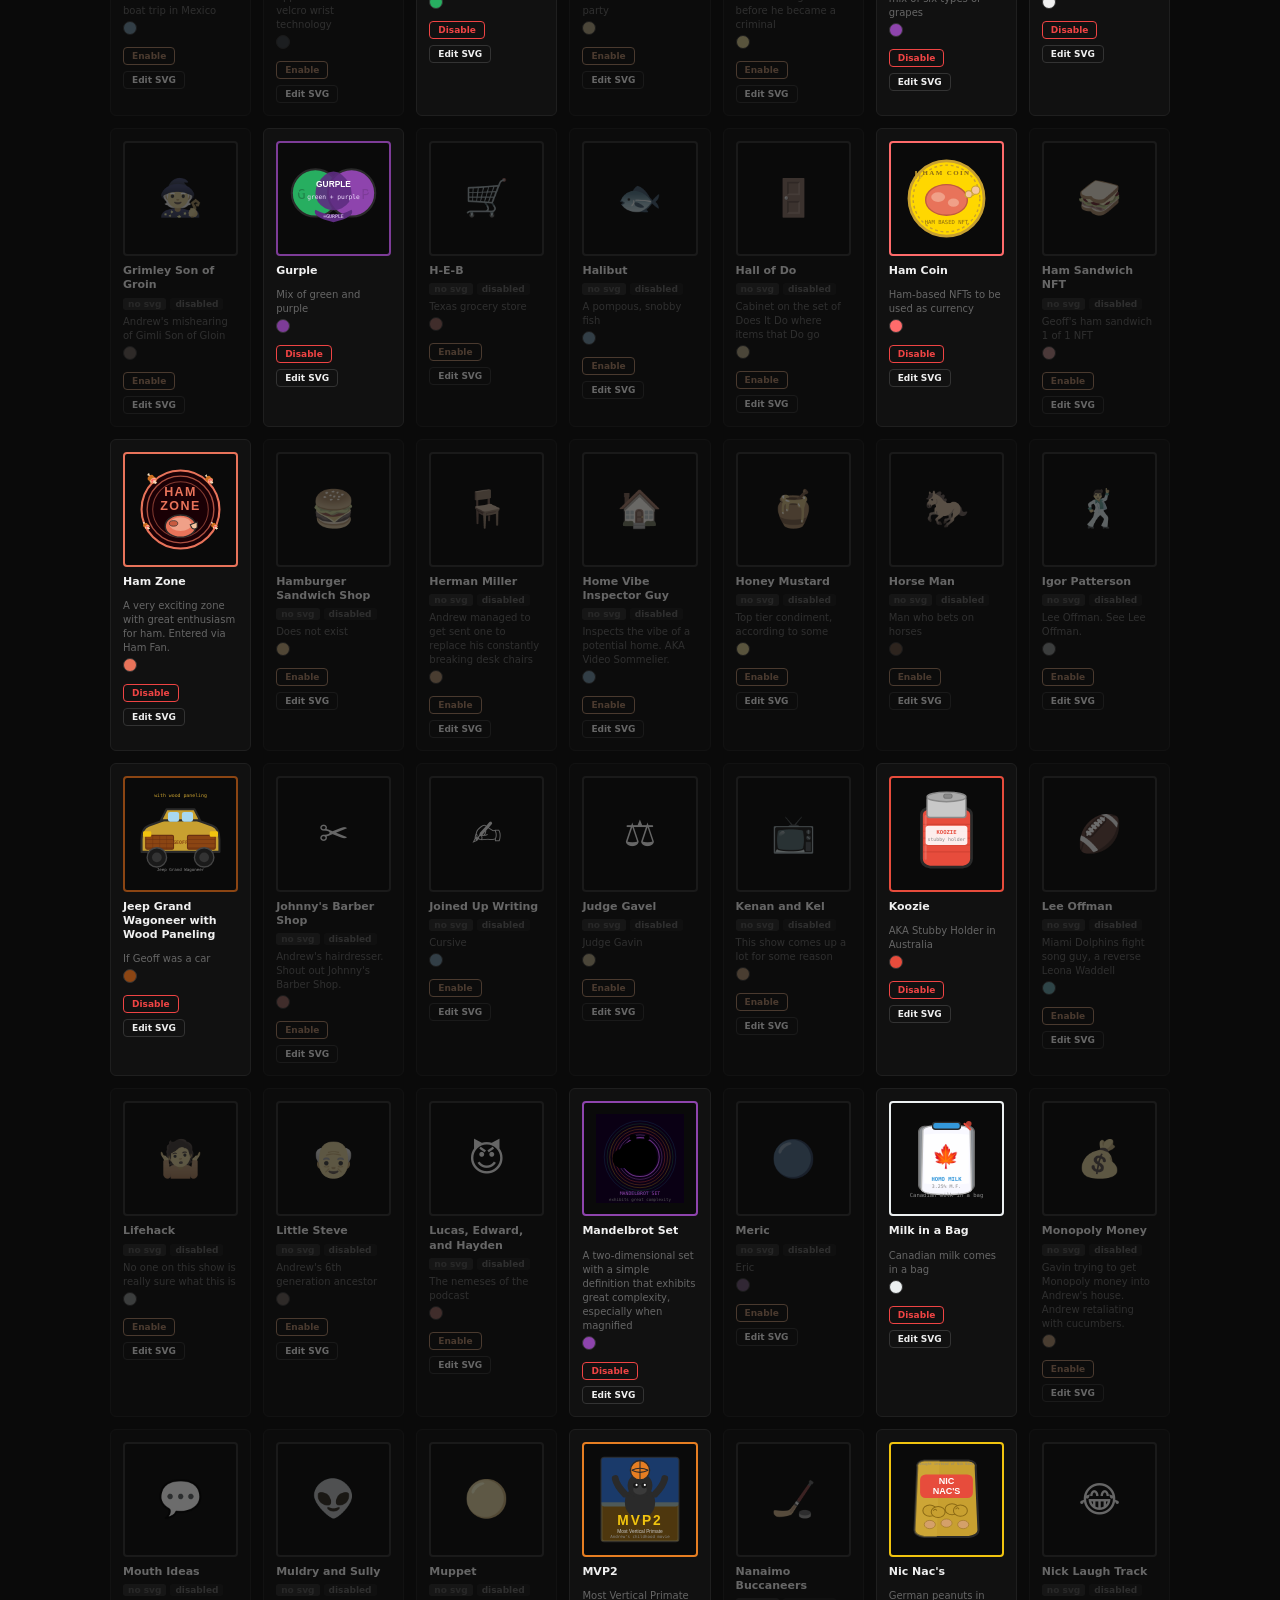
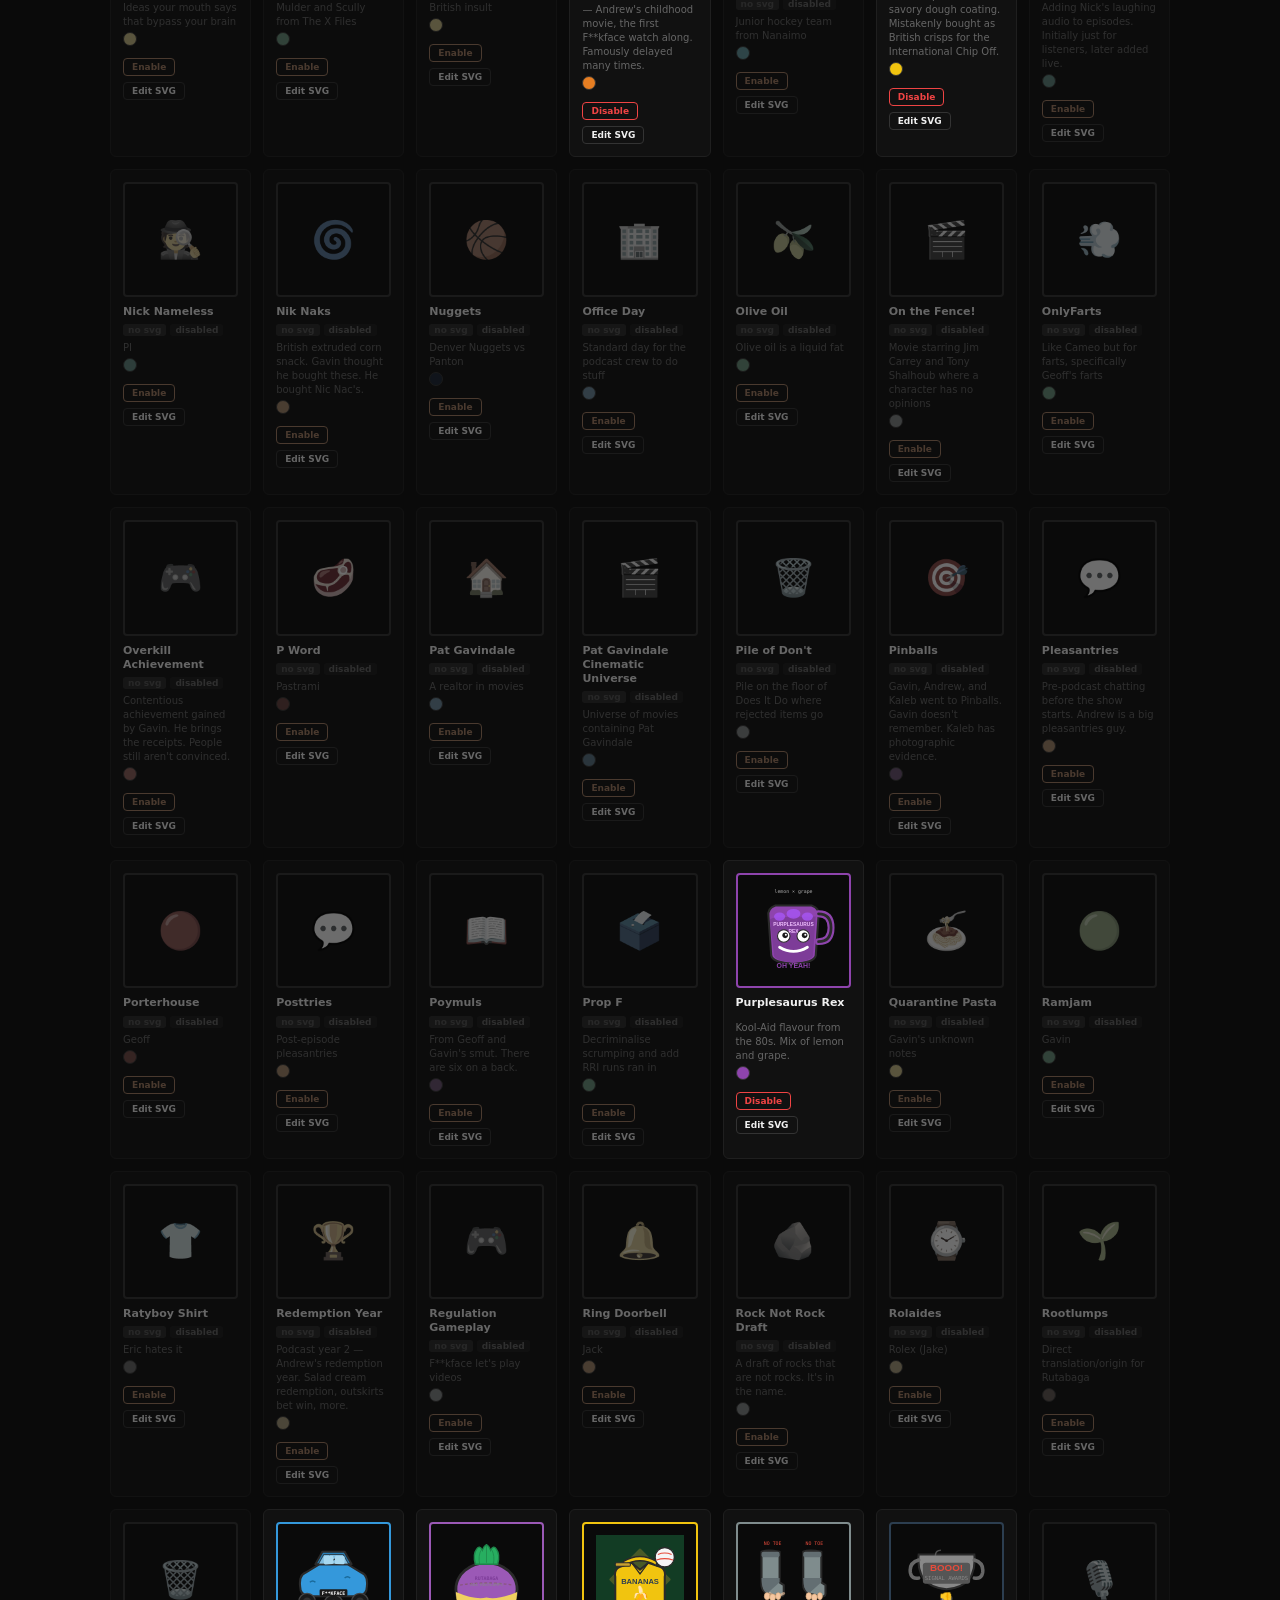
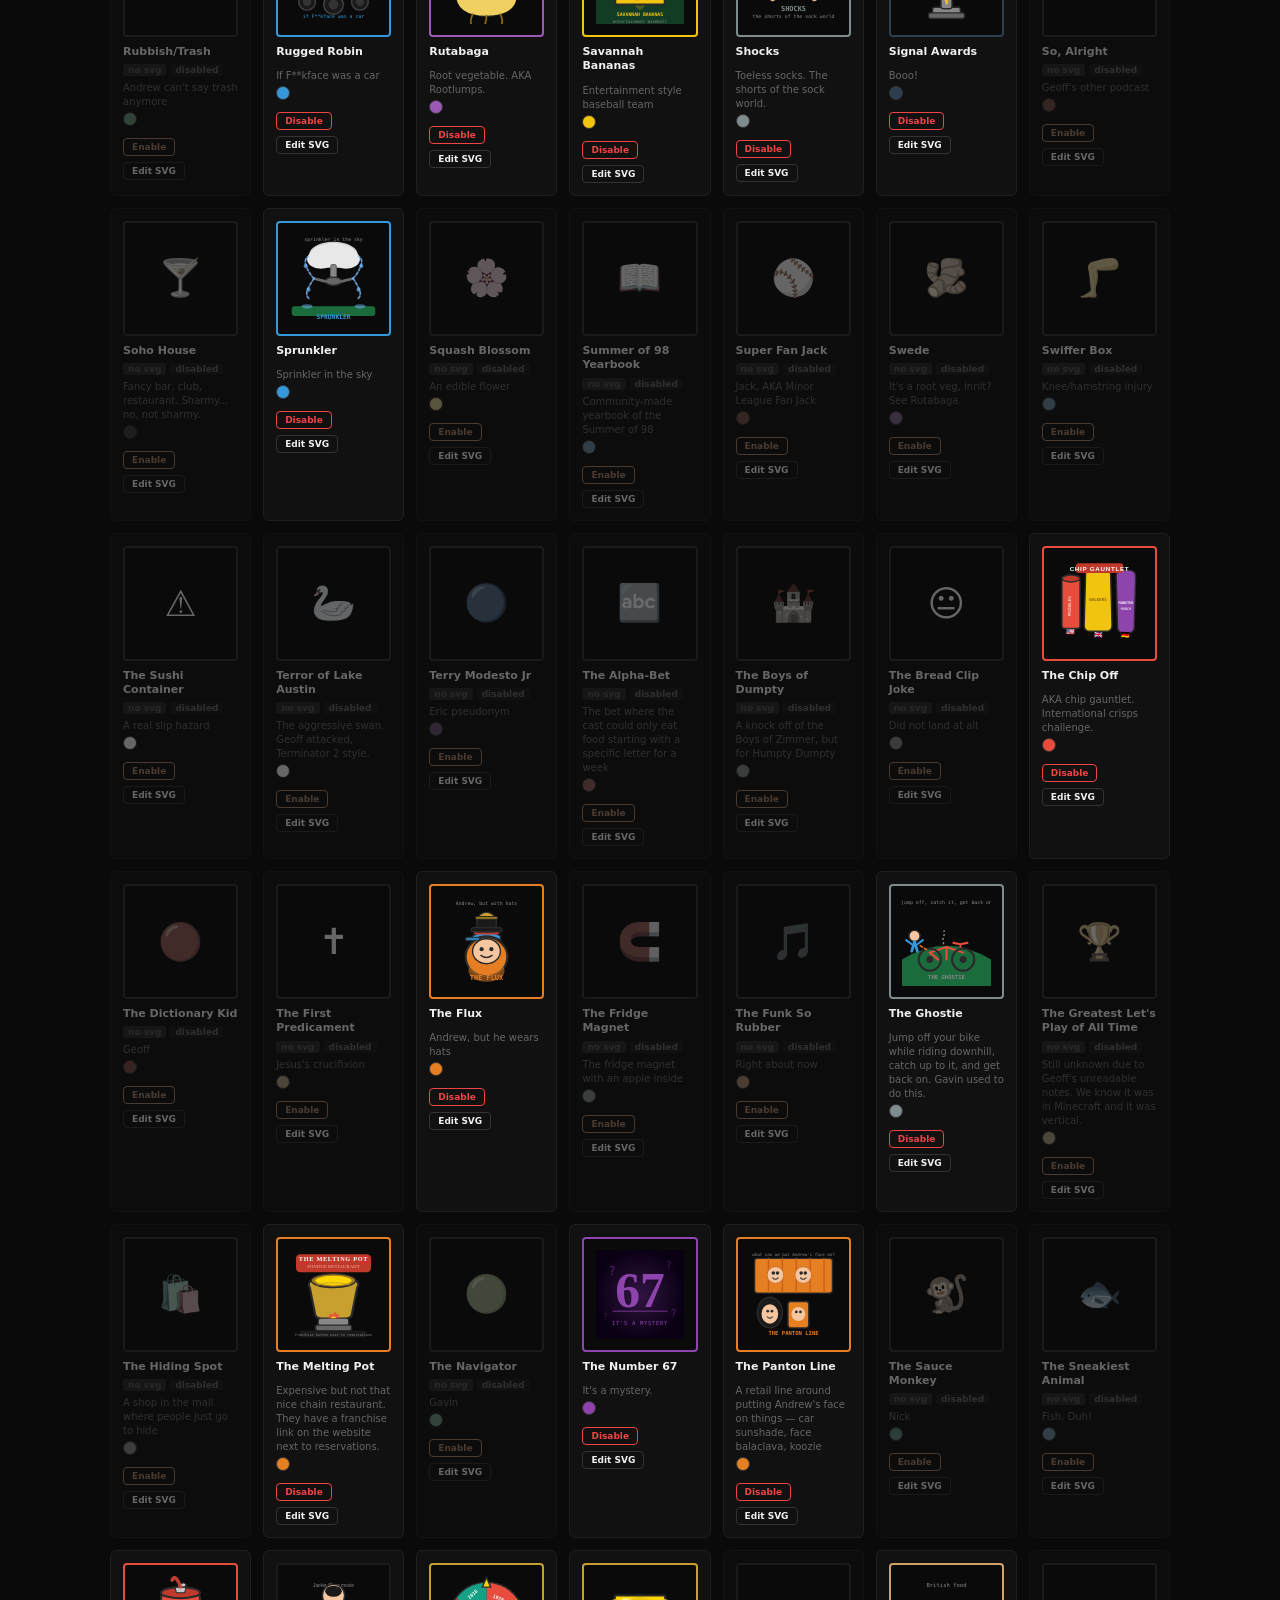
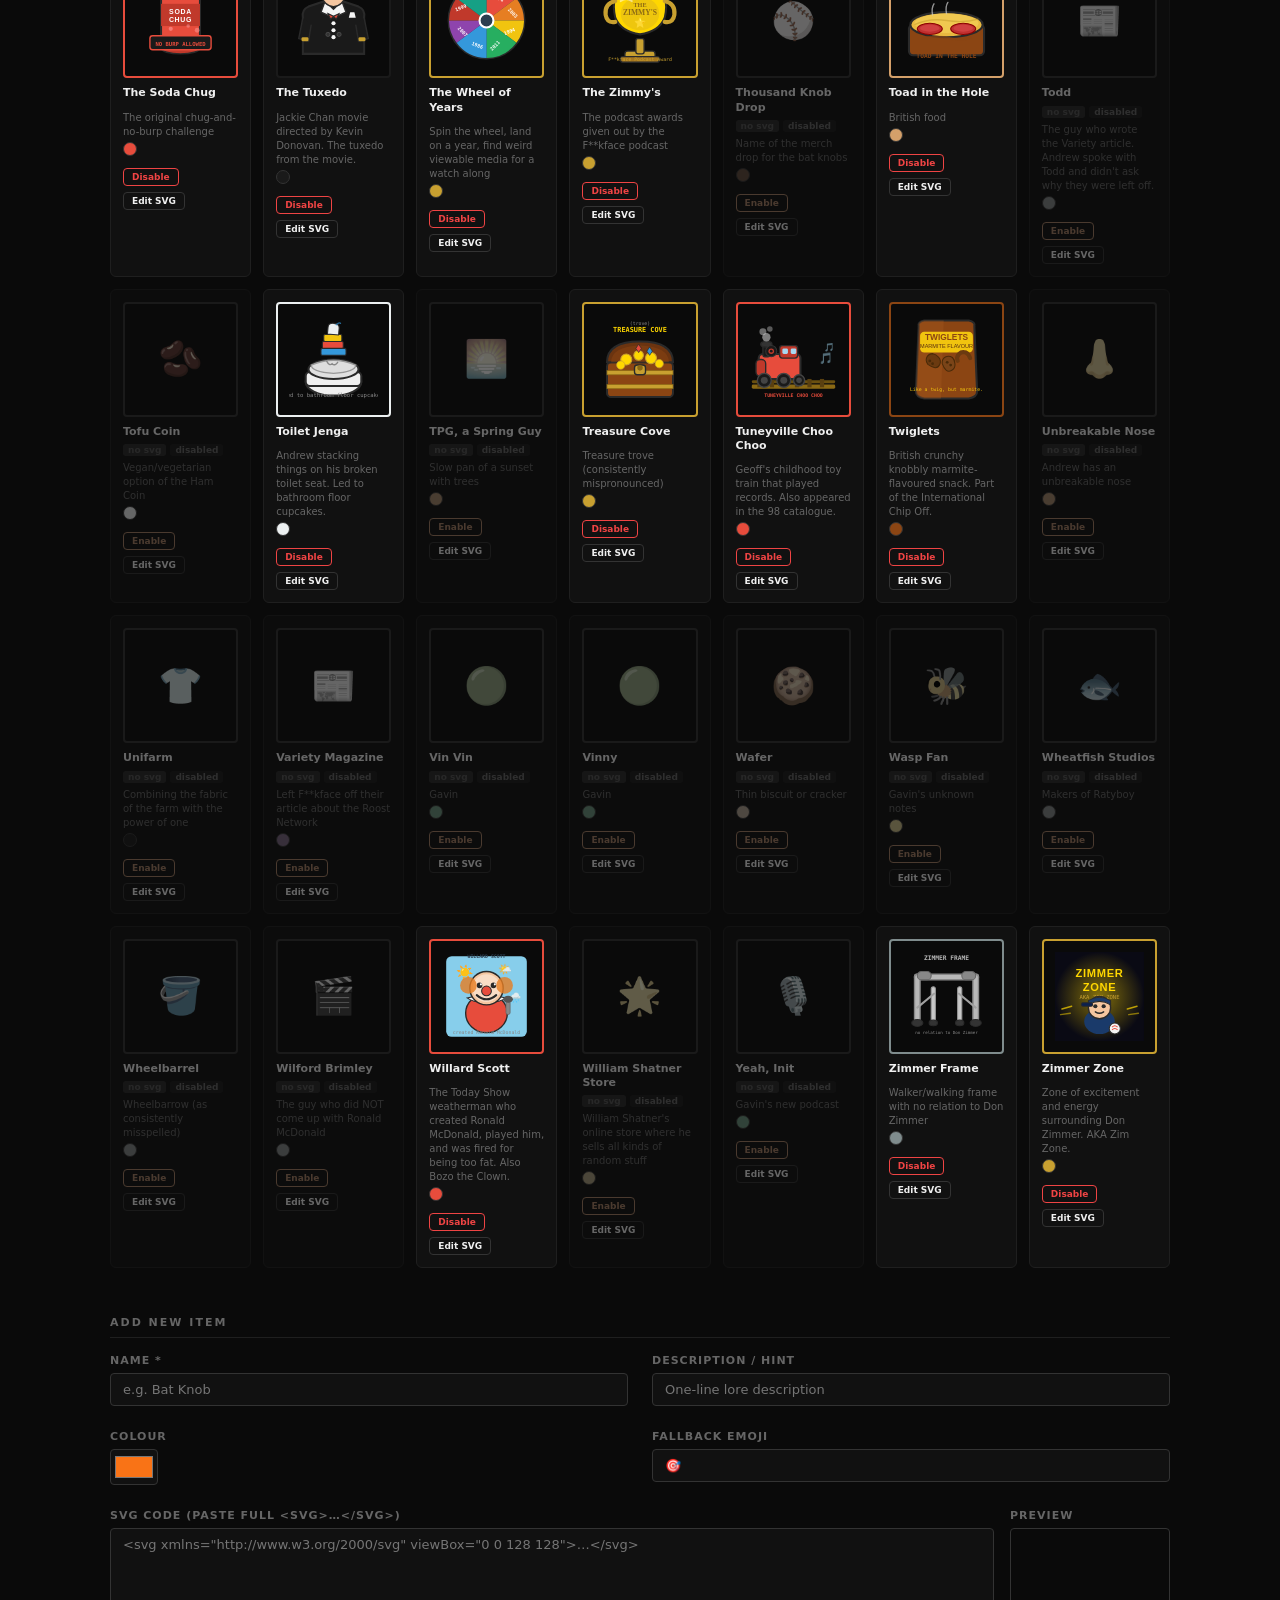
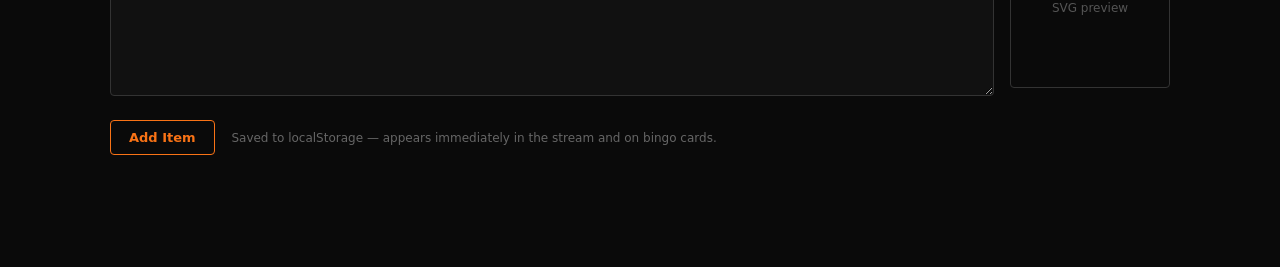
==== commit ddc18add: "Fix item enable/disable — move HAS_SVG to shared items-manifest.js Root cause: itemHasSvg was define" ====
--- a/admin.html
+++ b/admin.html
@@ -364,6 +364,7 @@
   <script src="js/rng.js"></script>
   <script src="js/items.js"></script>
   <script src="js/items-extended.js"></script>
+  <script src="js/items-manifest.js"></script>
   <!-- intentionally NOT loading items-loader.js here — admin needs unfiltered list -->
   <script src="js/admin.js"></script>
 </body>
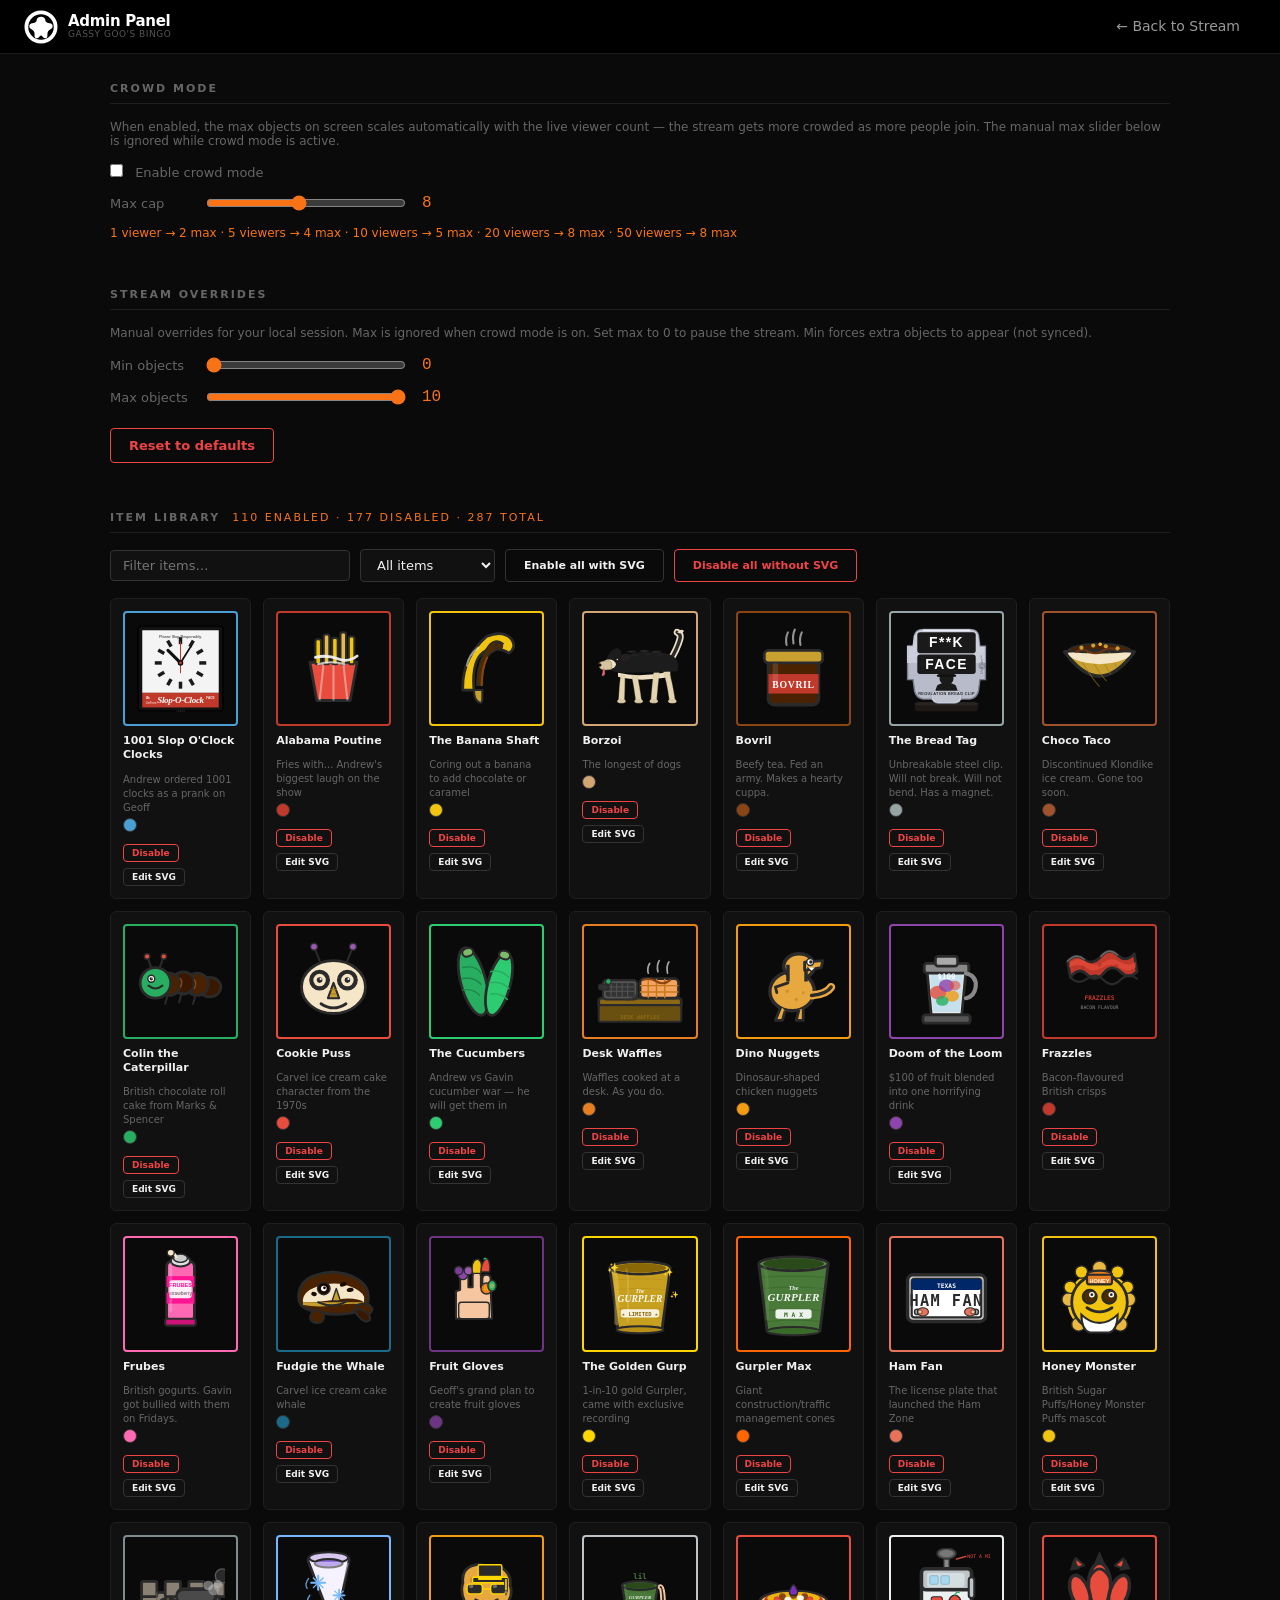
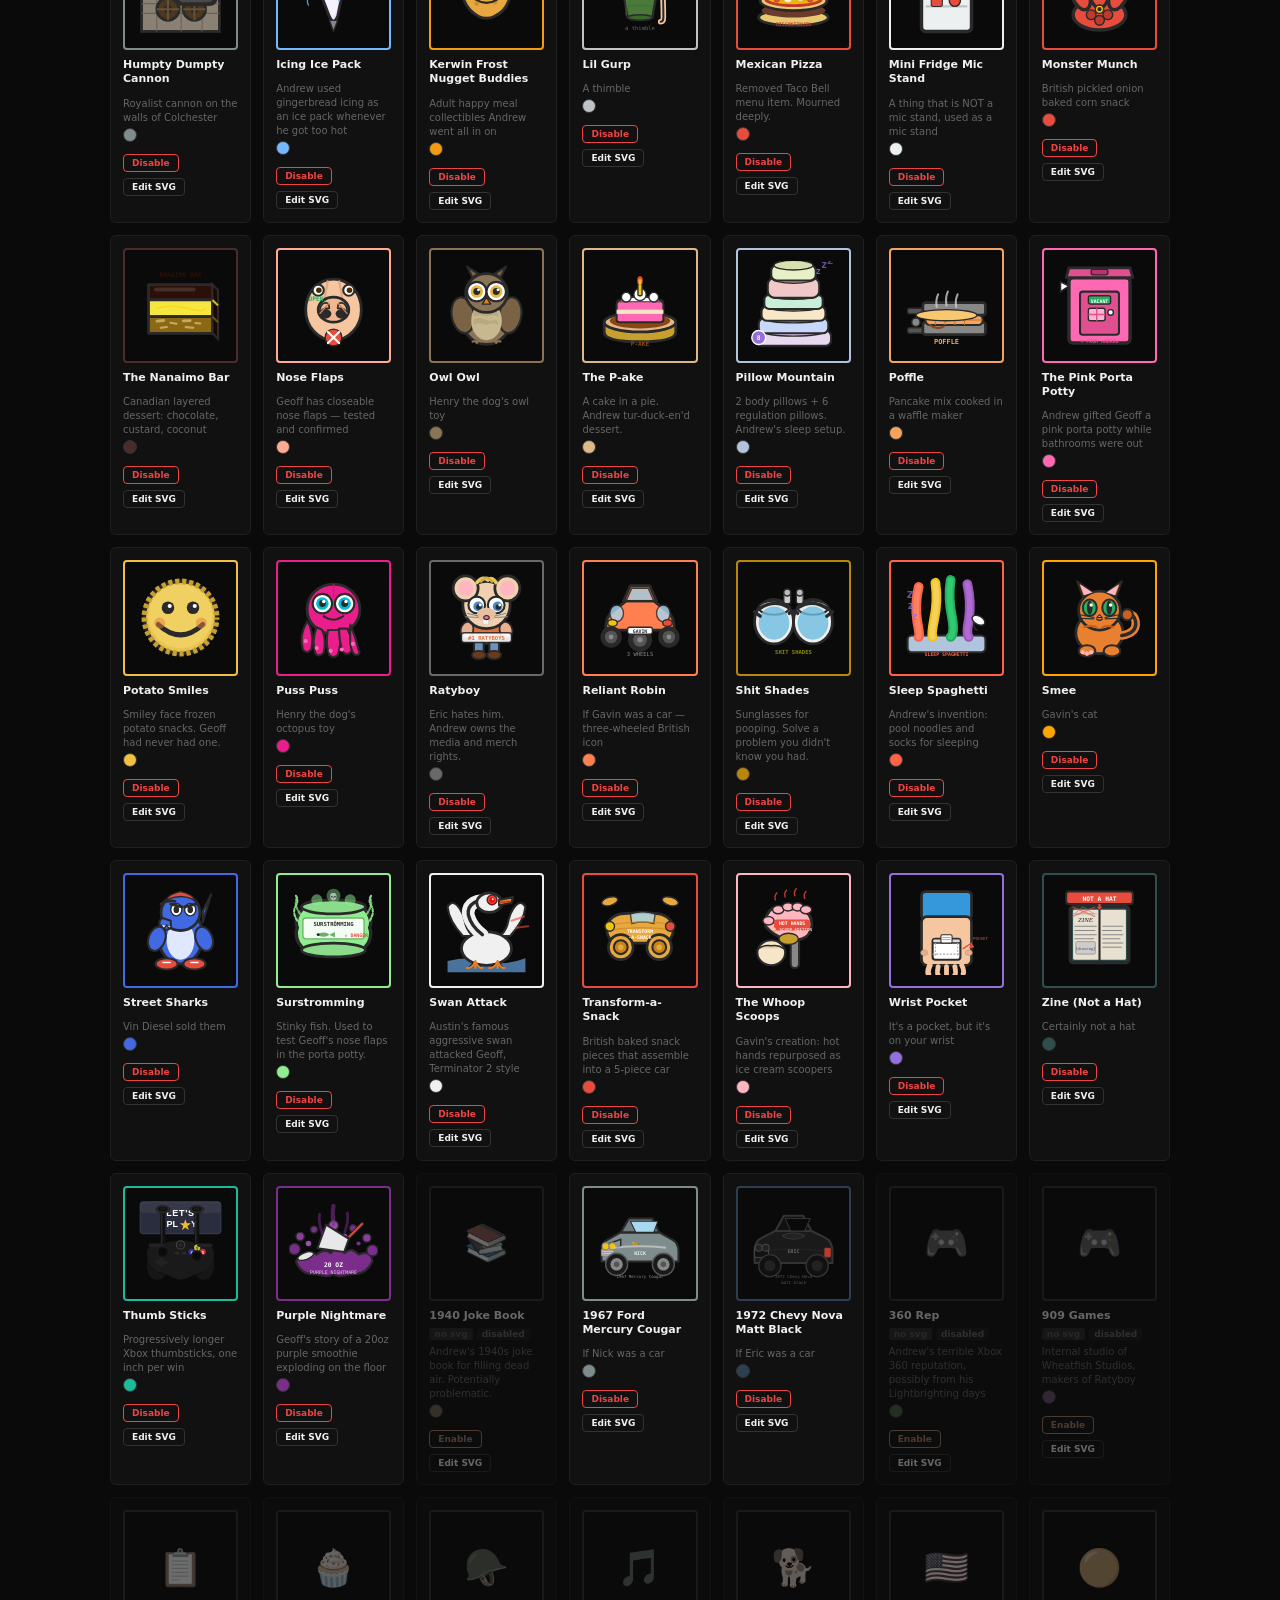
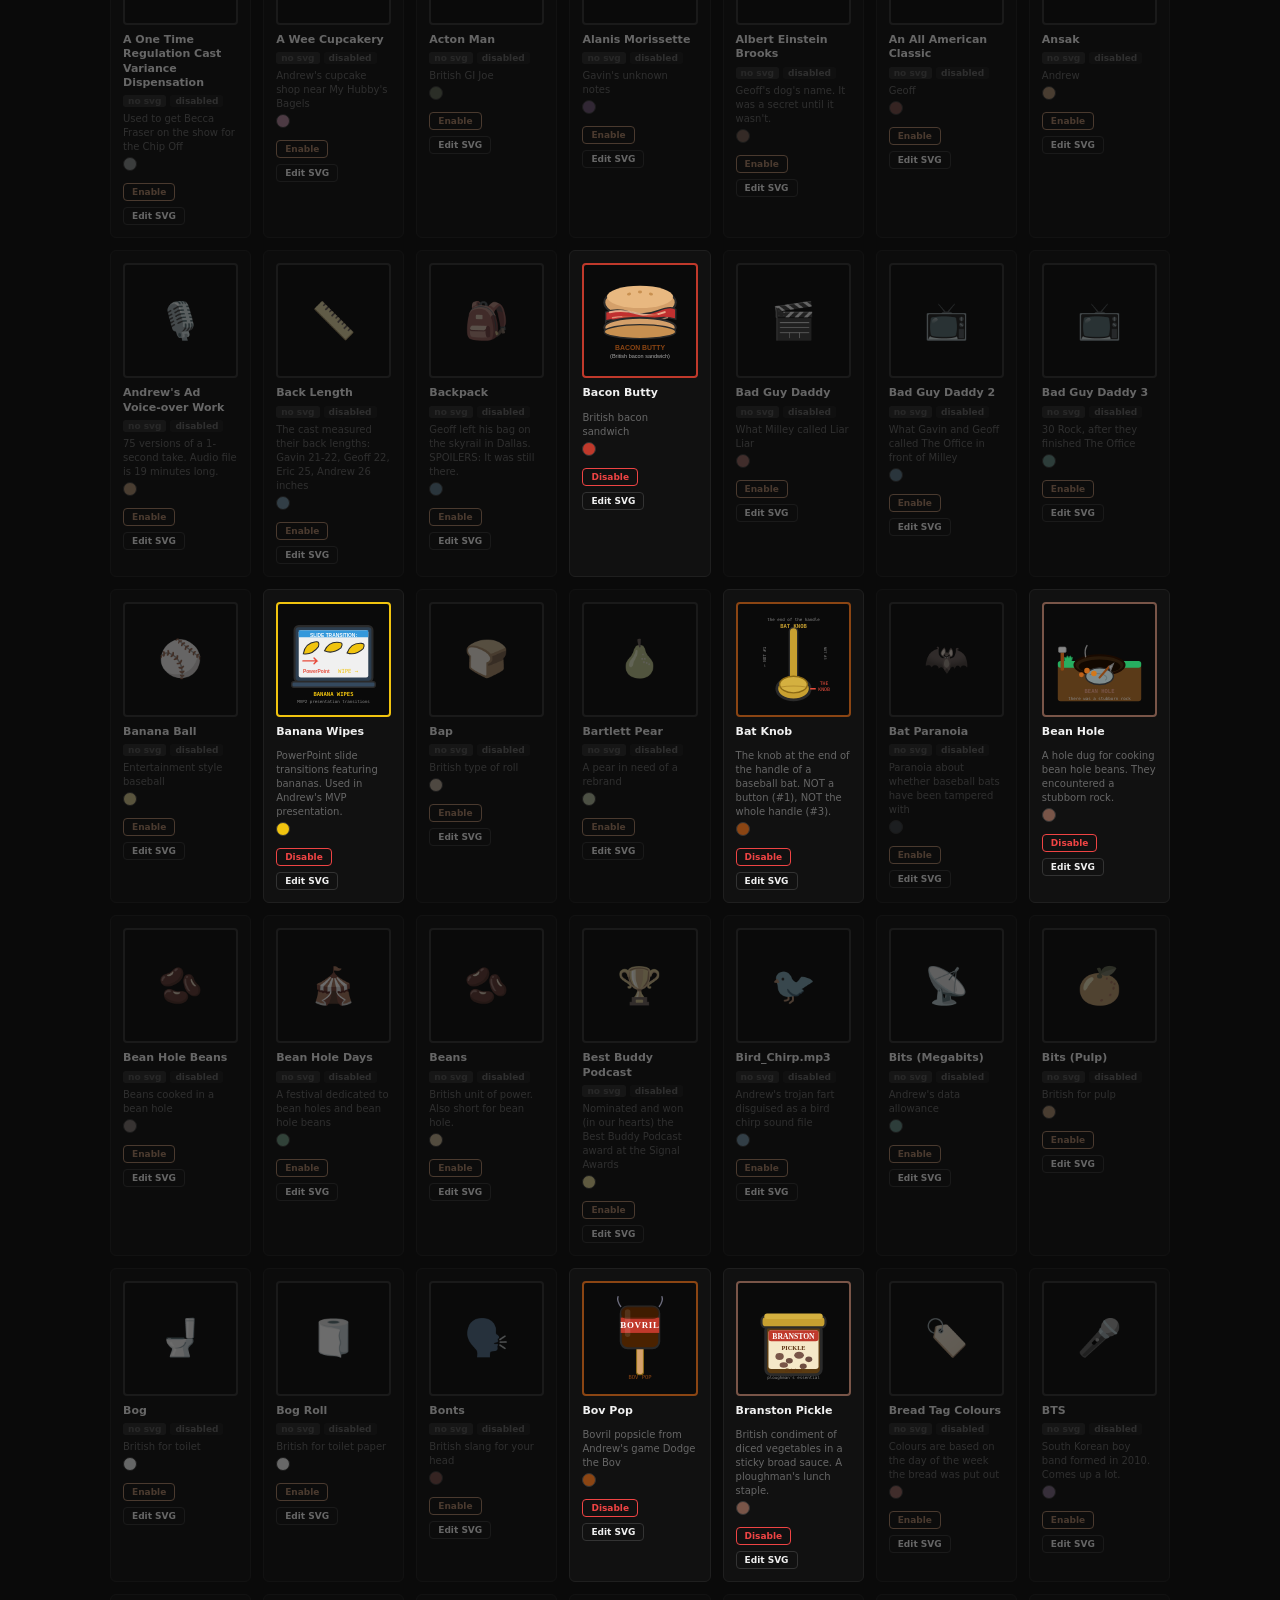
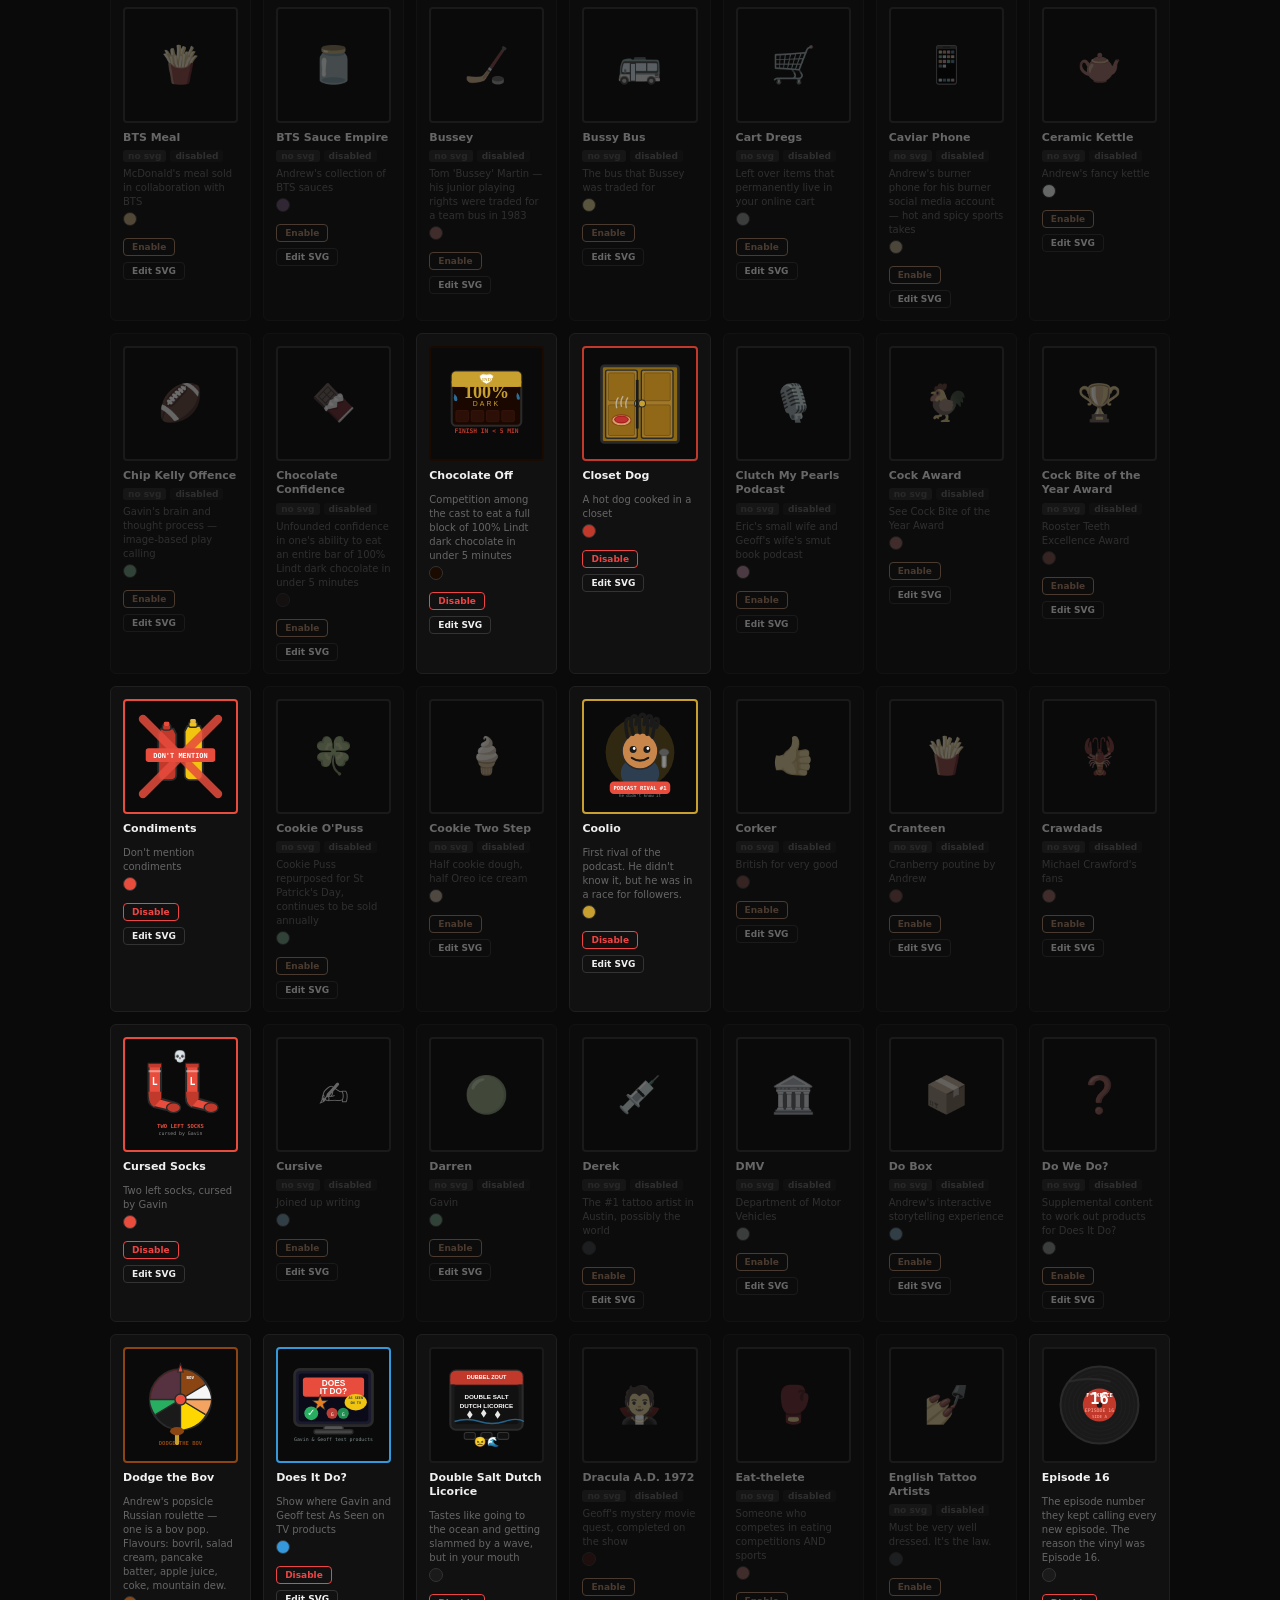
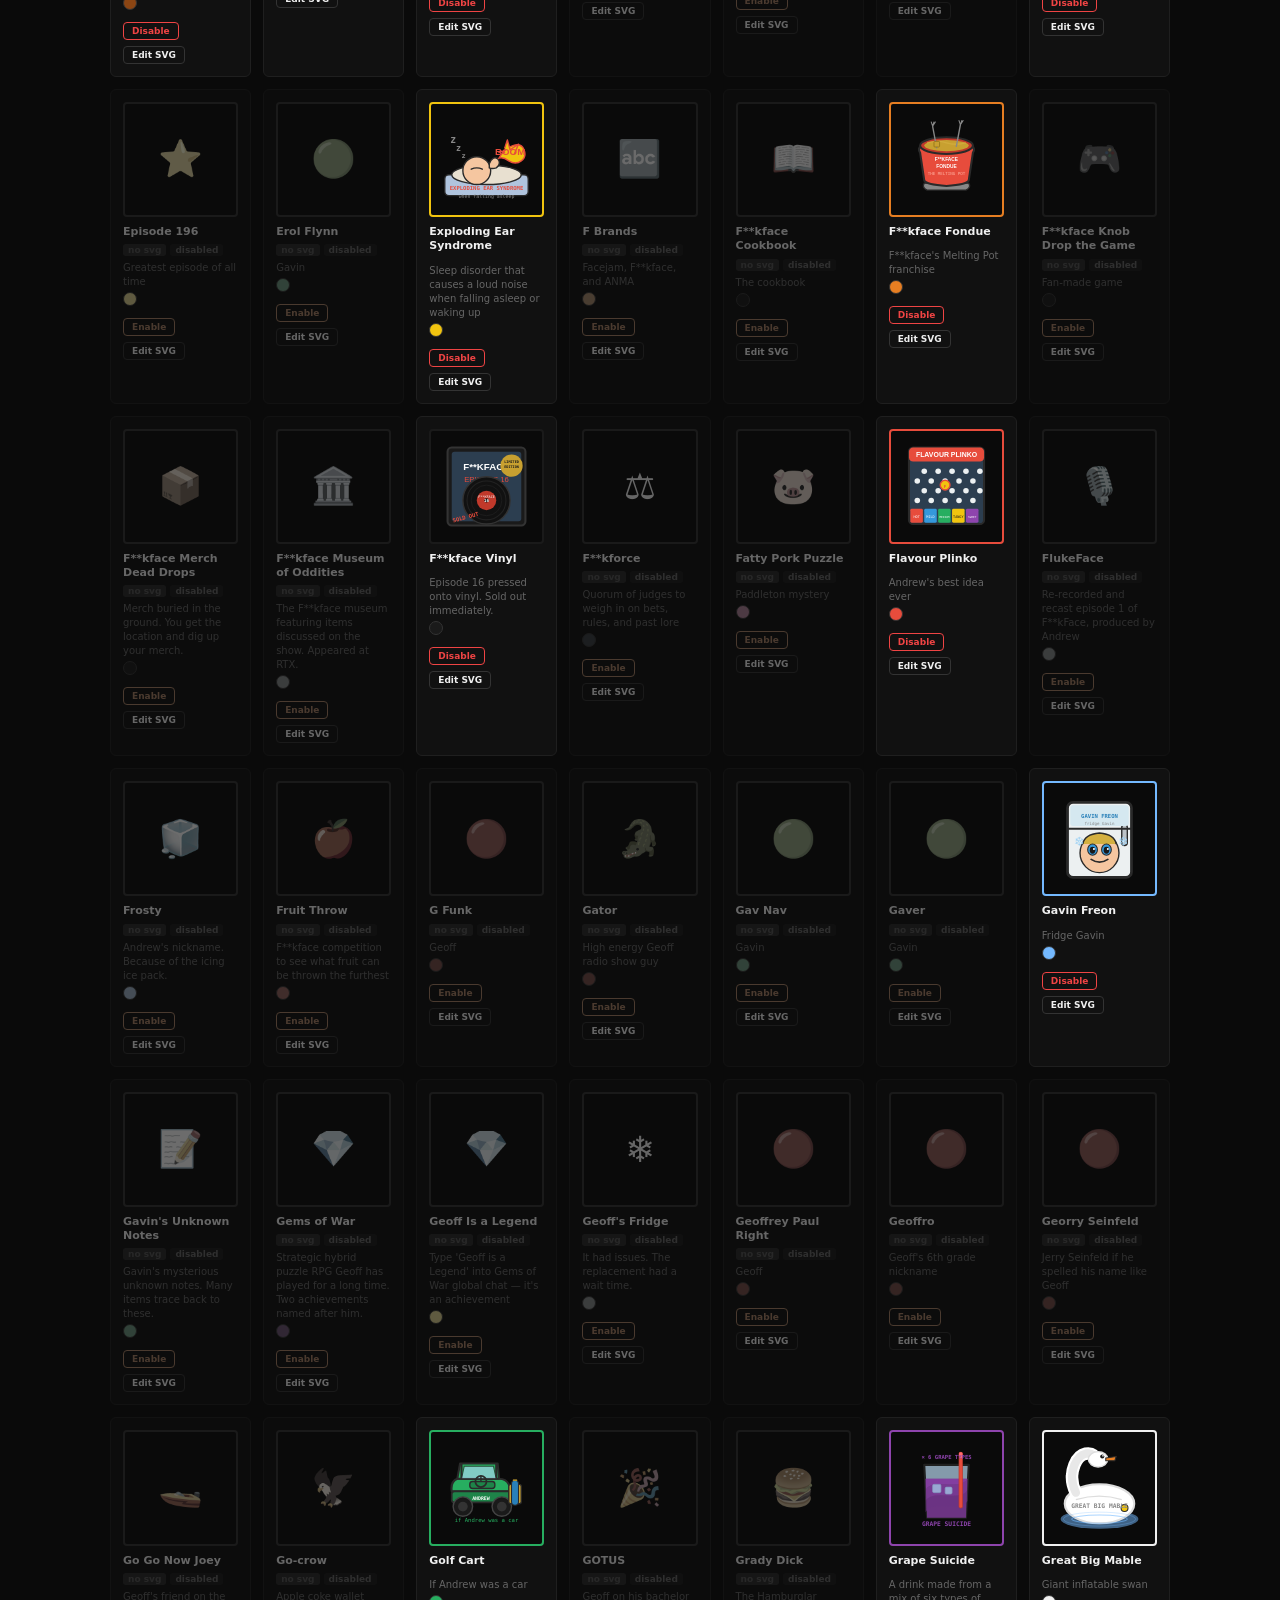
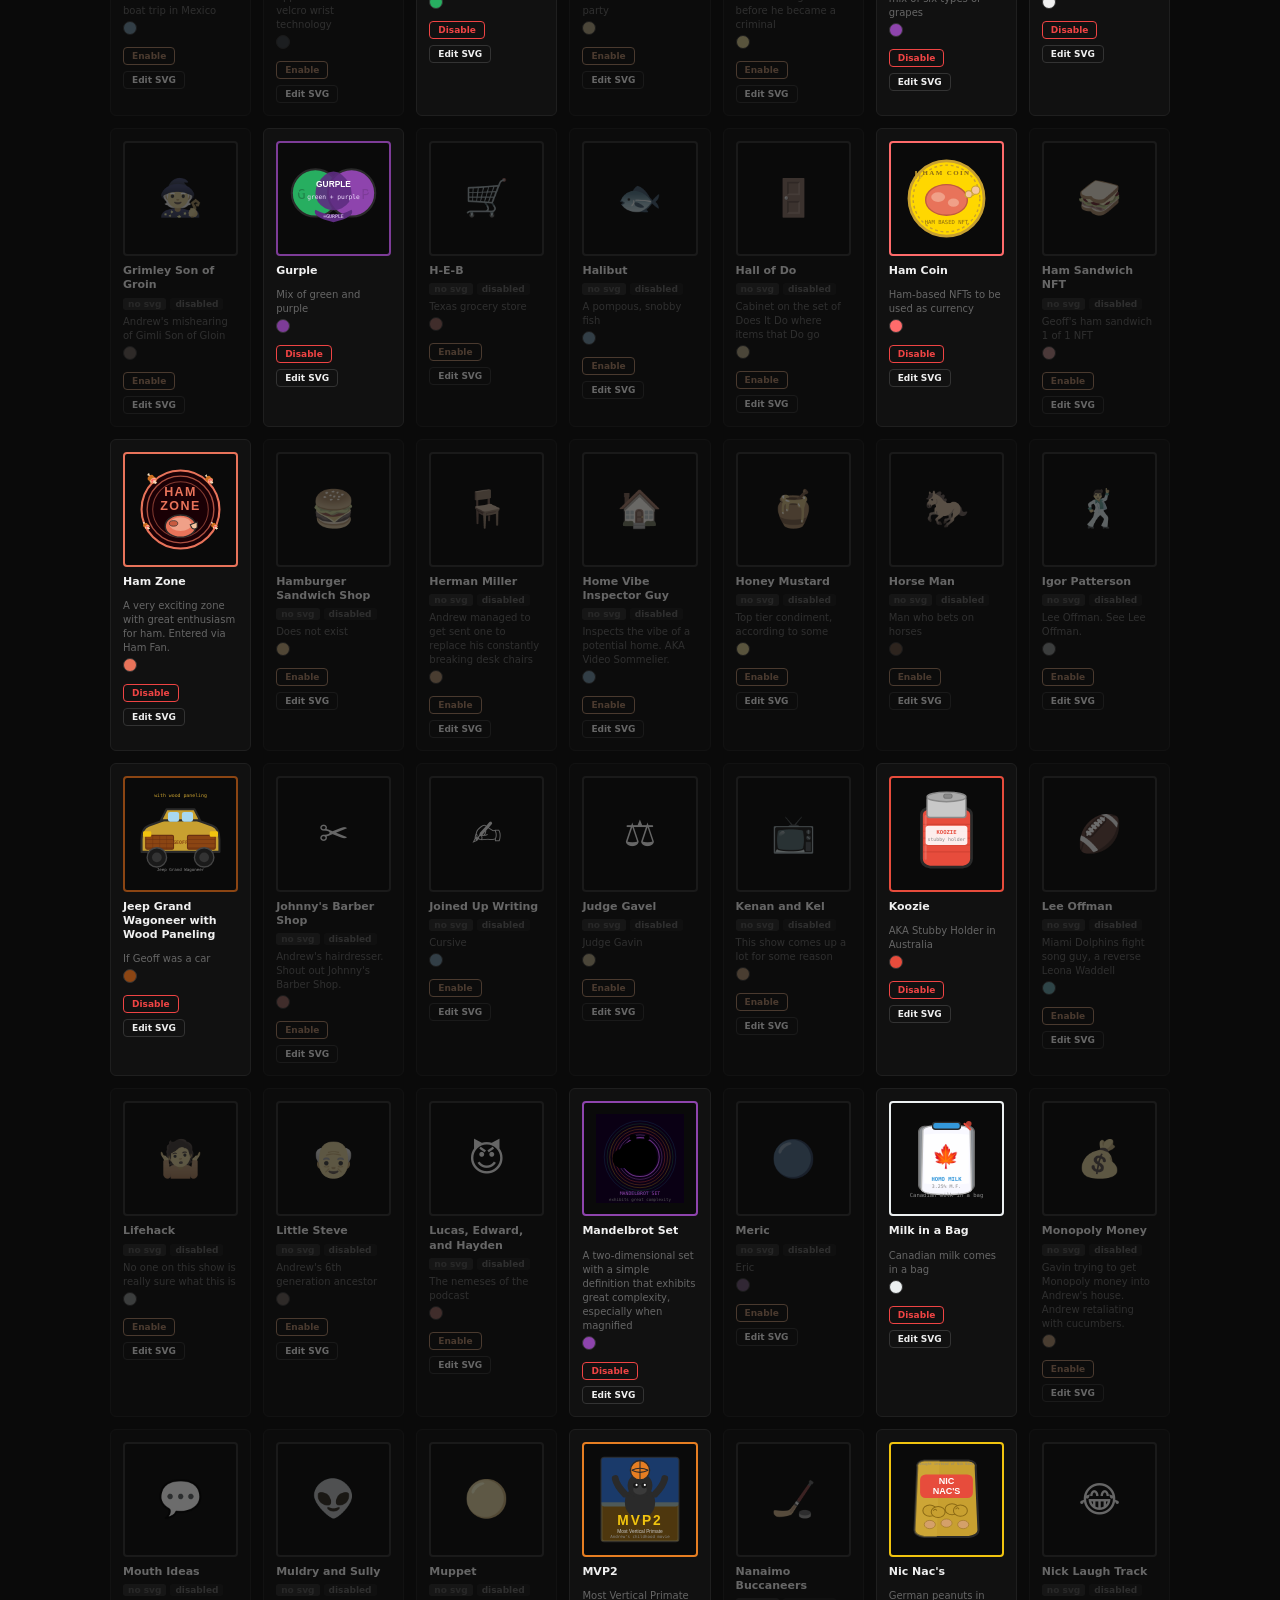
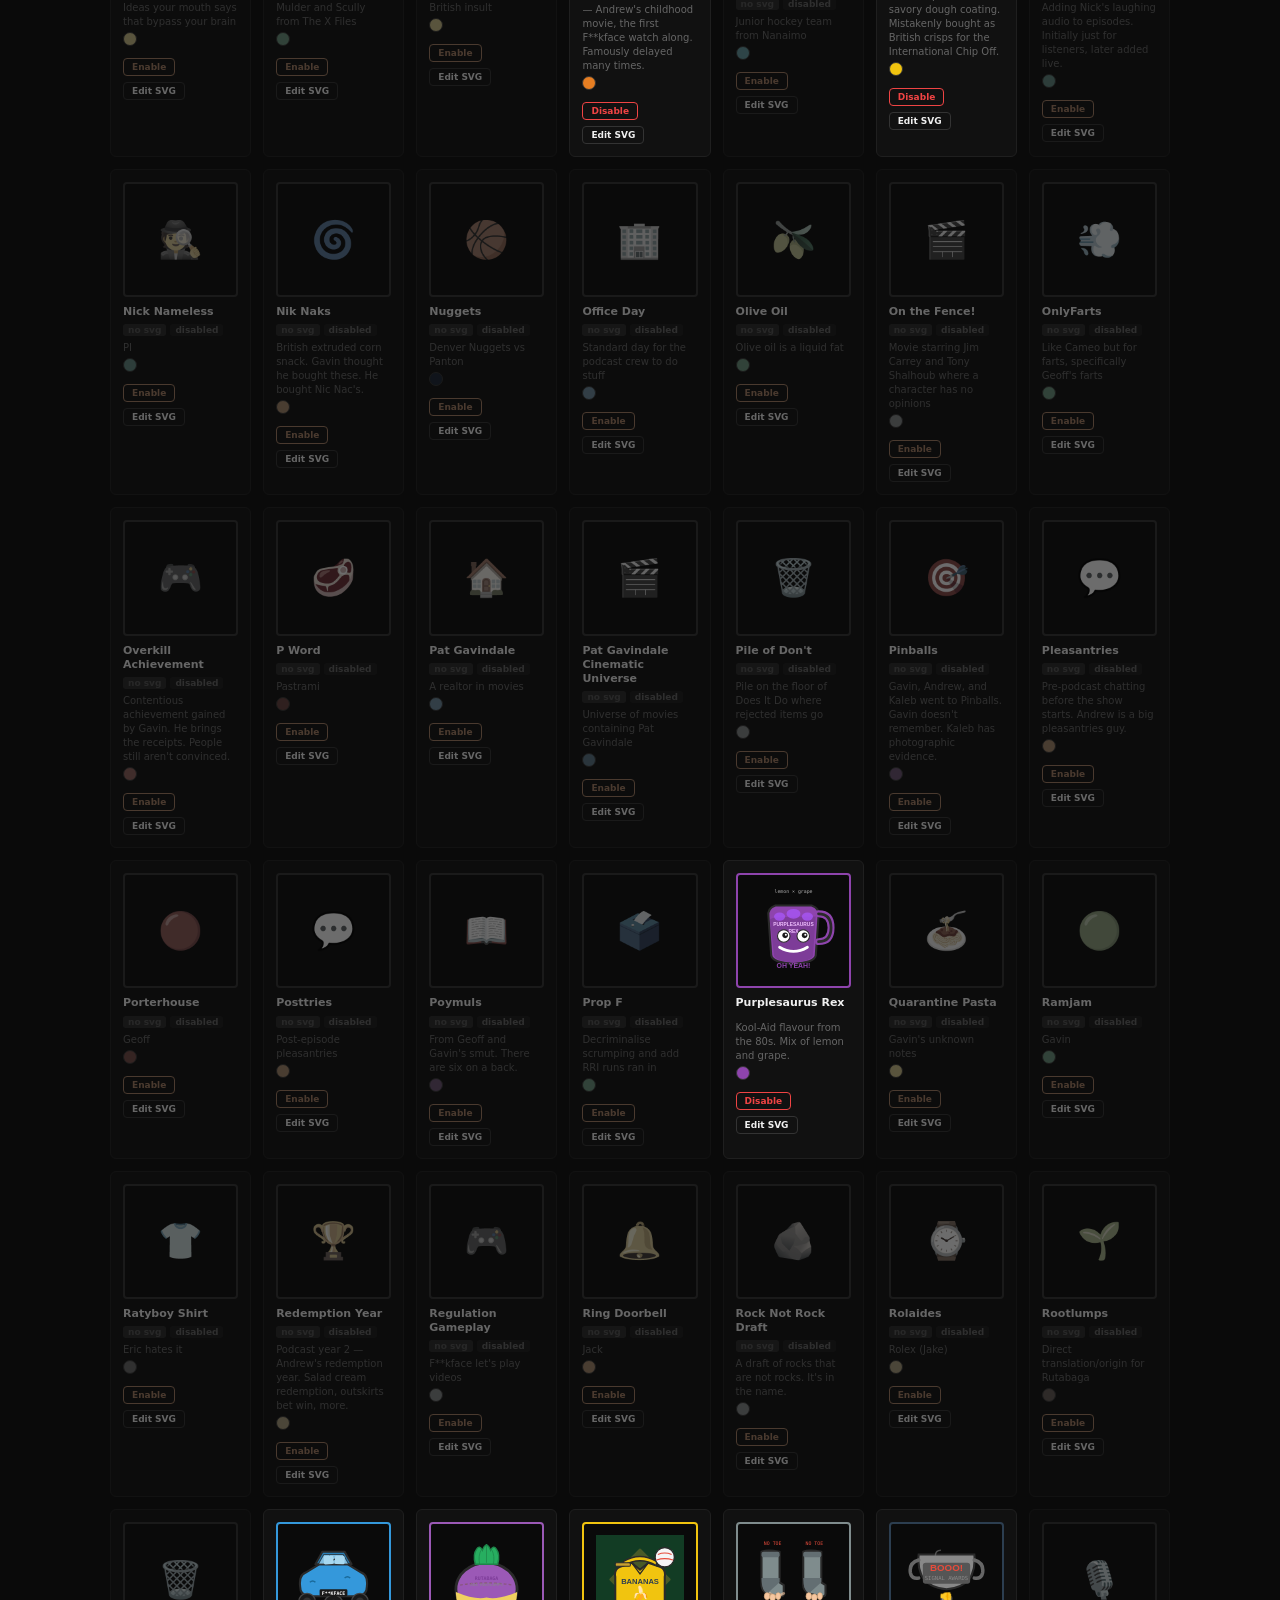
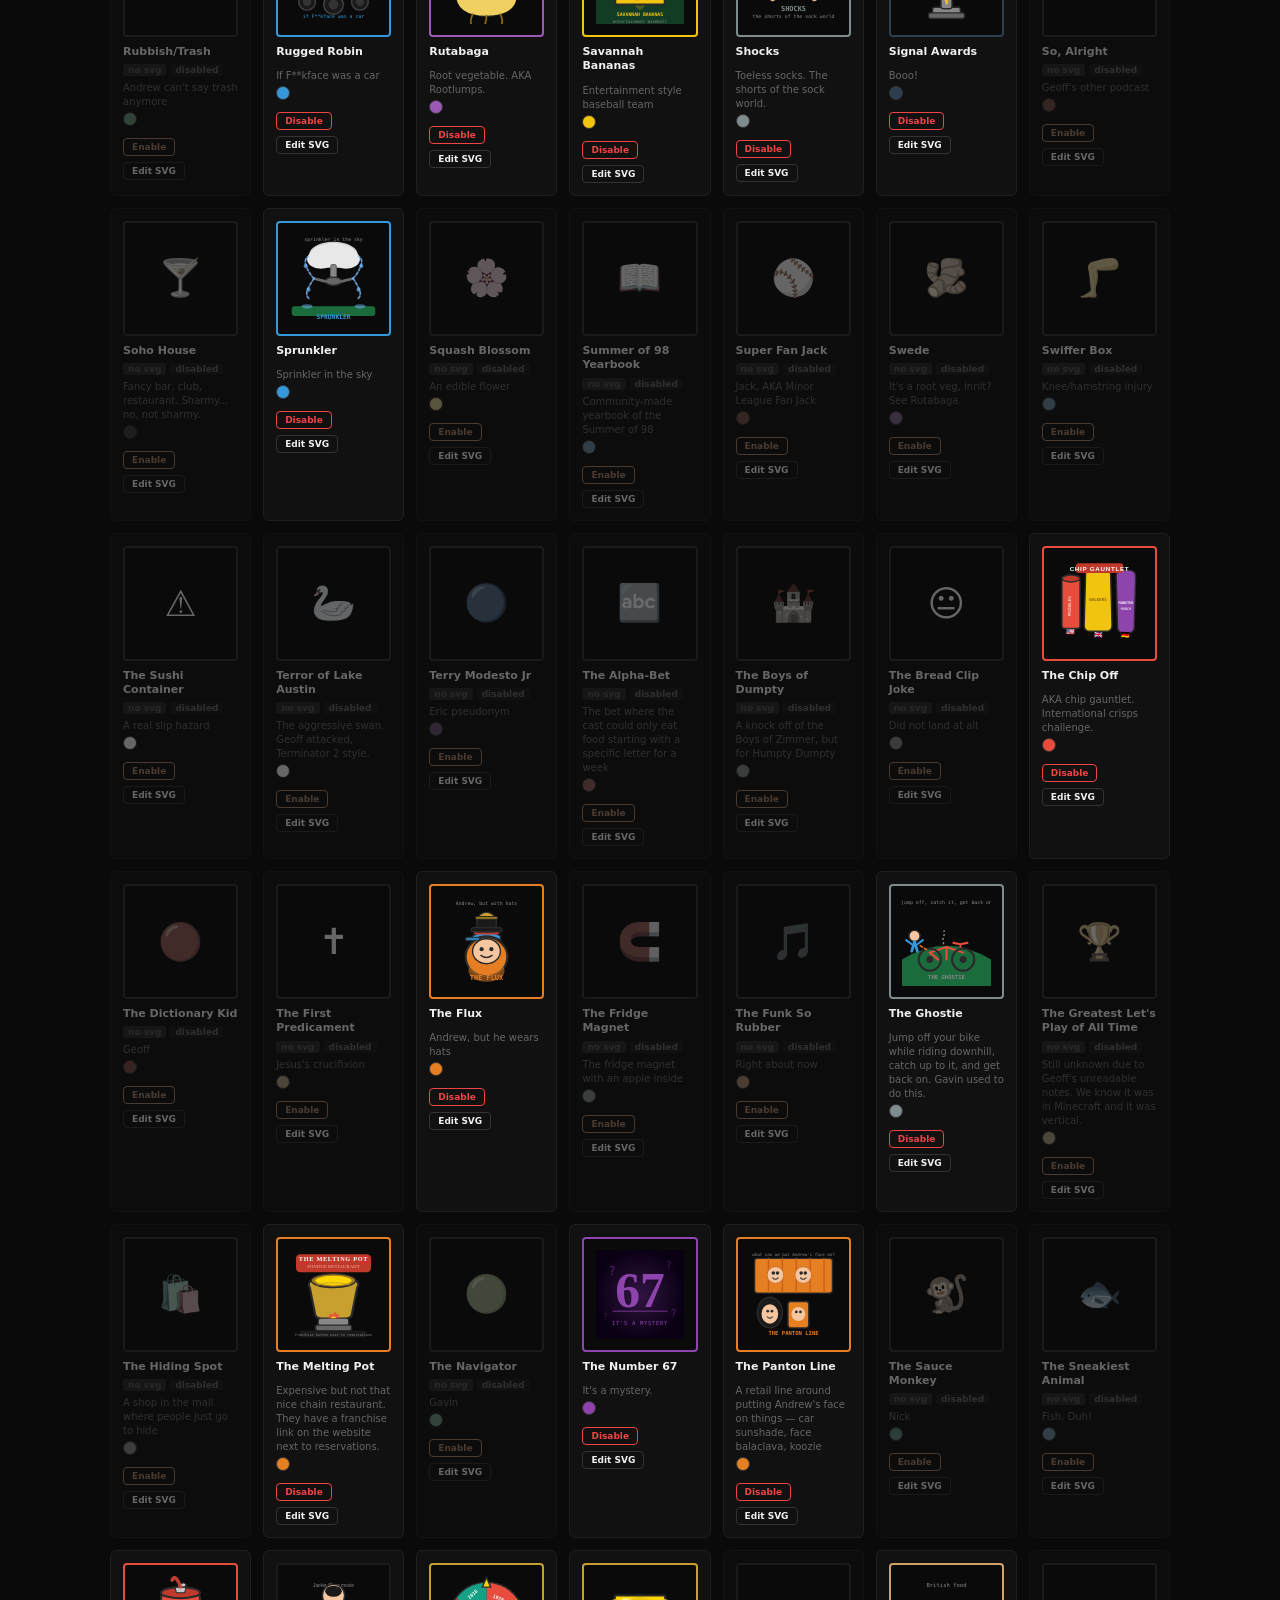
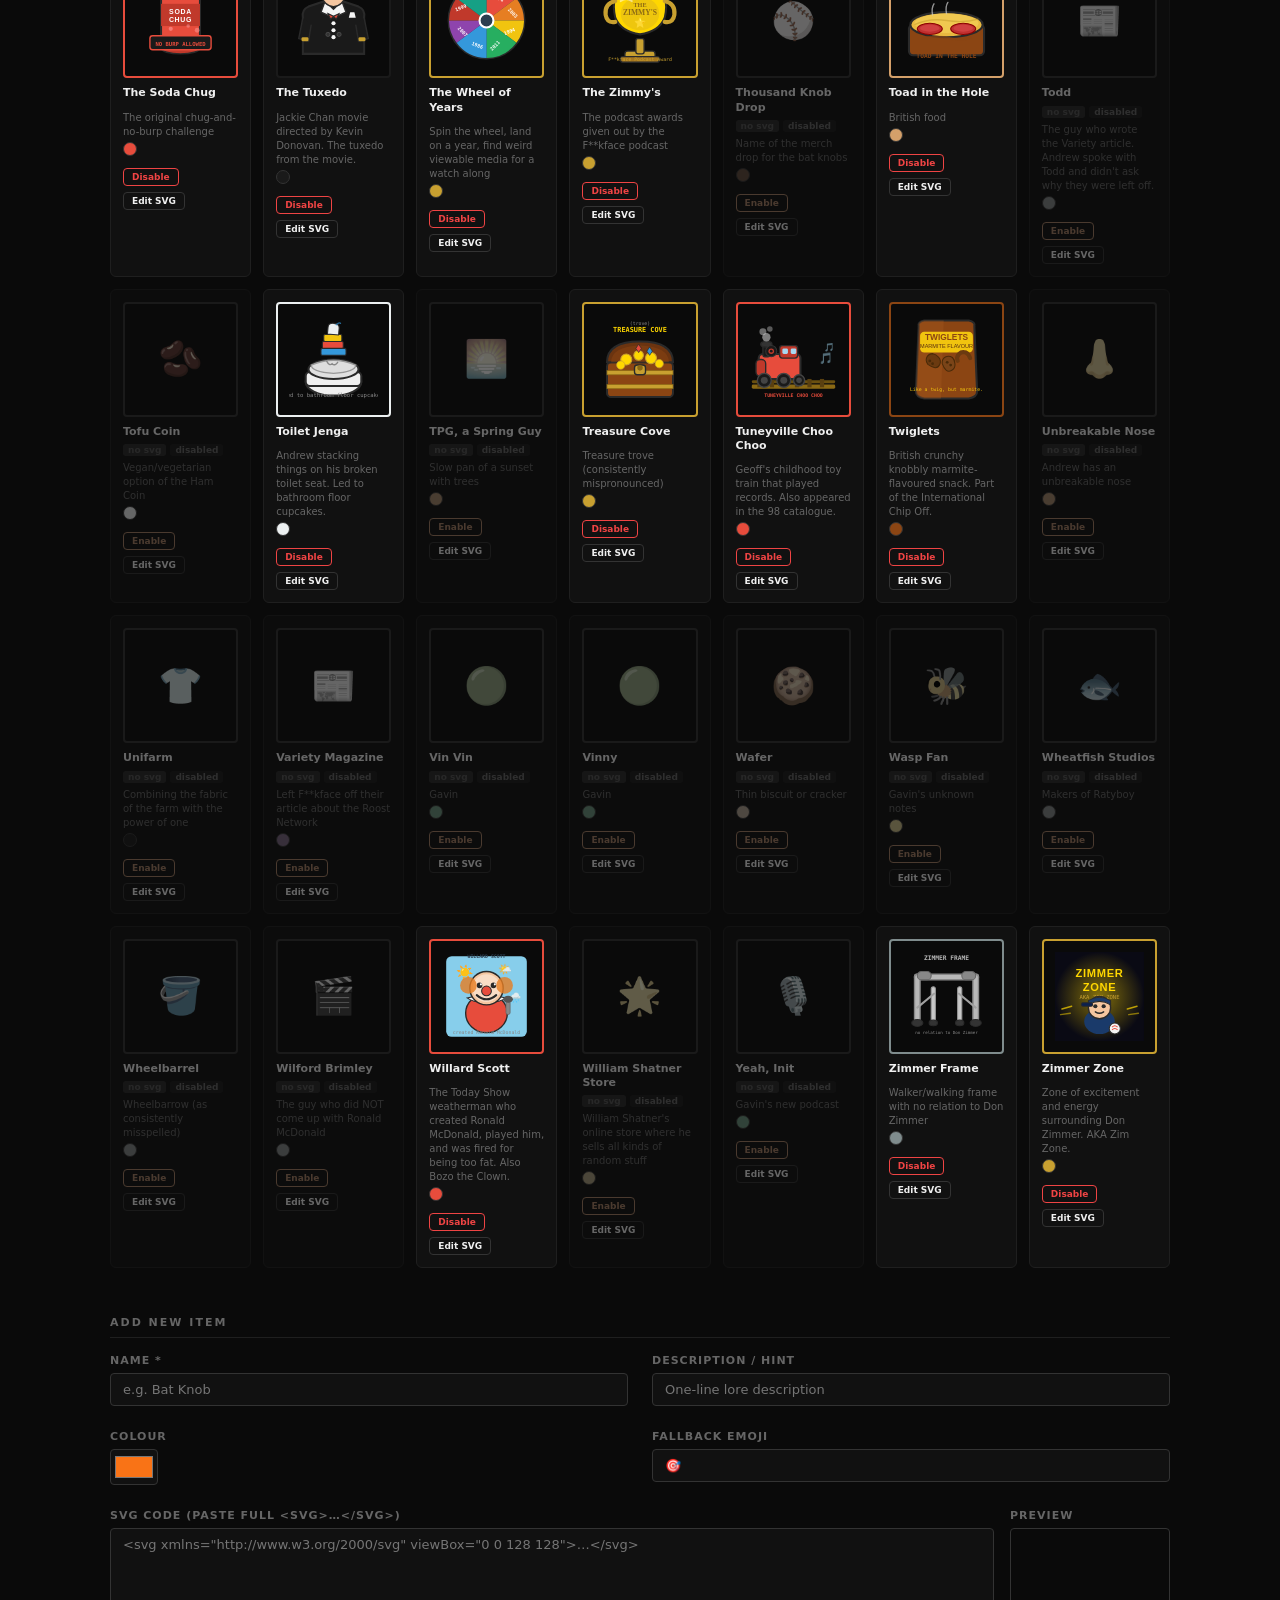
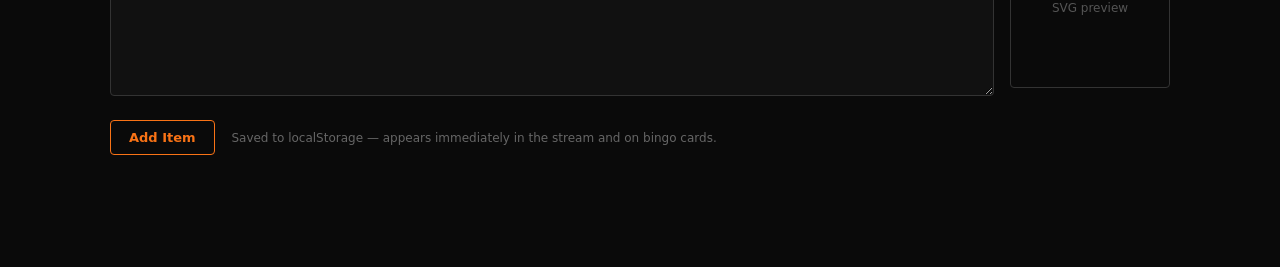
==== commit 15cc3390: "Update nav to use Regulation logo with fan site disclaimer - Replaced star emoji icon with SVG appro" ====
--- a/admin.html
+++ b/admin.html
@@ -233,8 +233,15 @@
 
   <nav>
     <span class="nav-logo">
-      <span class="nav-logo-icon">⚙️</span>
-      Admin Panel
+      <svg class="nav-reg-logo" viewBox="0 0 100 100" xmlns="http://www.w3.org/2000/svg" aria-label="Regulation logo">
+        <rect width="100" height="100" fill="#000" rx="8"/>
+        <circle cx="50" cy="50" r="43" fill="none" stroke="#fff" stroke-width="11"/>
+        <path fill="#fff" d="M50 20 C57 20 63 25 63 31 C63 36 68 38 76 39 C85 40 86 49 82 54 C79 58 72 59 70 65 C68 70 70 76 68 80 C66 84 60 85 56 80 C53 76 50 75 50 75 C50 75 47 76 44 80 C40 85 34 84 32 80 C30 76 32 70 30 65 C28 59 21 58 18 54 C14 49 15 40 24 39 C32 38 37 36 37 31 C37 25 43 20 50 20Z"/>
+      </svg>
+      <span class="nav-logo-text">
+        <span class="nav-logo-title">Admin Panel</span>
+        <span class="nav-logo-sub">Gassy Goo's Bingo</span>
+      </span>
     </span>
     <ul class="nav-links">
       <li><a href="index.html">← Back to Stream</a></li>
--- a/css/style.css
+++ b/css/style.css
@@ -60,19 +60,38 @@
   flex: 1 0 auto;
   display: flex;
   align-items: center;
-  gap: 8px;
-}
-
-.nav-logo-icon {
-  width: 28px;
-  height: 28px;
-  border: 2px solid var(--accent);
-  border-radius: 50%;
-  display: flex;
-  align-items: center;
-  justify-content: center;
-  font-size: 14px;
+  gap: 10px;
+  text-decoration: none;
+}
+
+.nav-logo:hover { text-decoration: none; }
+
+.nav-reg-logo {
+  width: 34px;
+  height: 34px;
   flex-shrink: 0;
+  border-radius: 6px;
+}
+
+.nav-logo-text {
+  display: flex;
+  flex-direction: column;
+  gap: 1px;
+  line-height: 1;
+}
+
+.nav-logo-title {
+  font-size: 15px;
+  font-weight: 700;
+  color: #fff;
+}
+
+.nav-logo-sub {
+  font-size: 9px;
+  font-weight: 400;
+  color: #555;
+  letter-spacing: 0.5px;
+  text-transform: uppercase;
 }
 
 .nav-links {
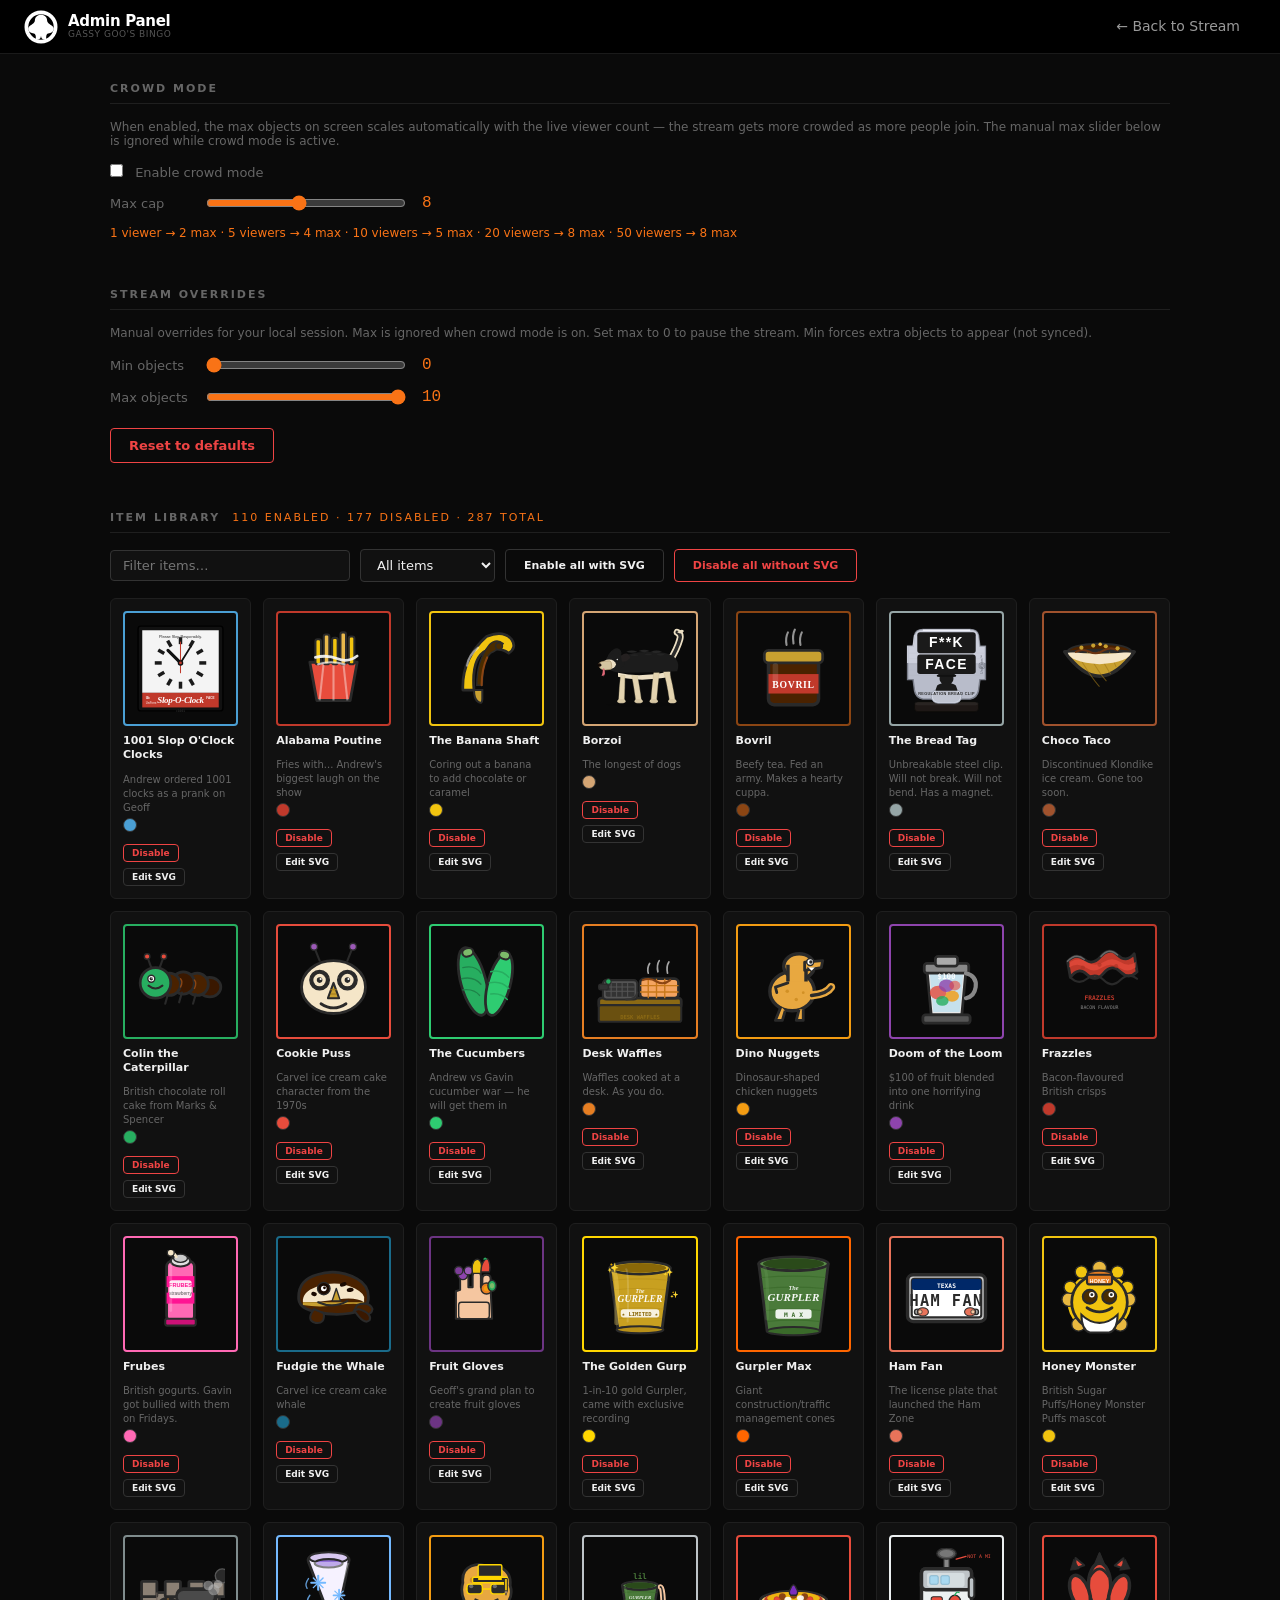
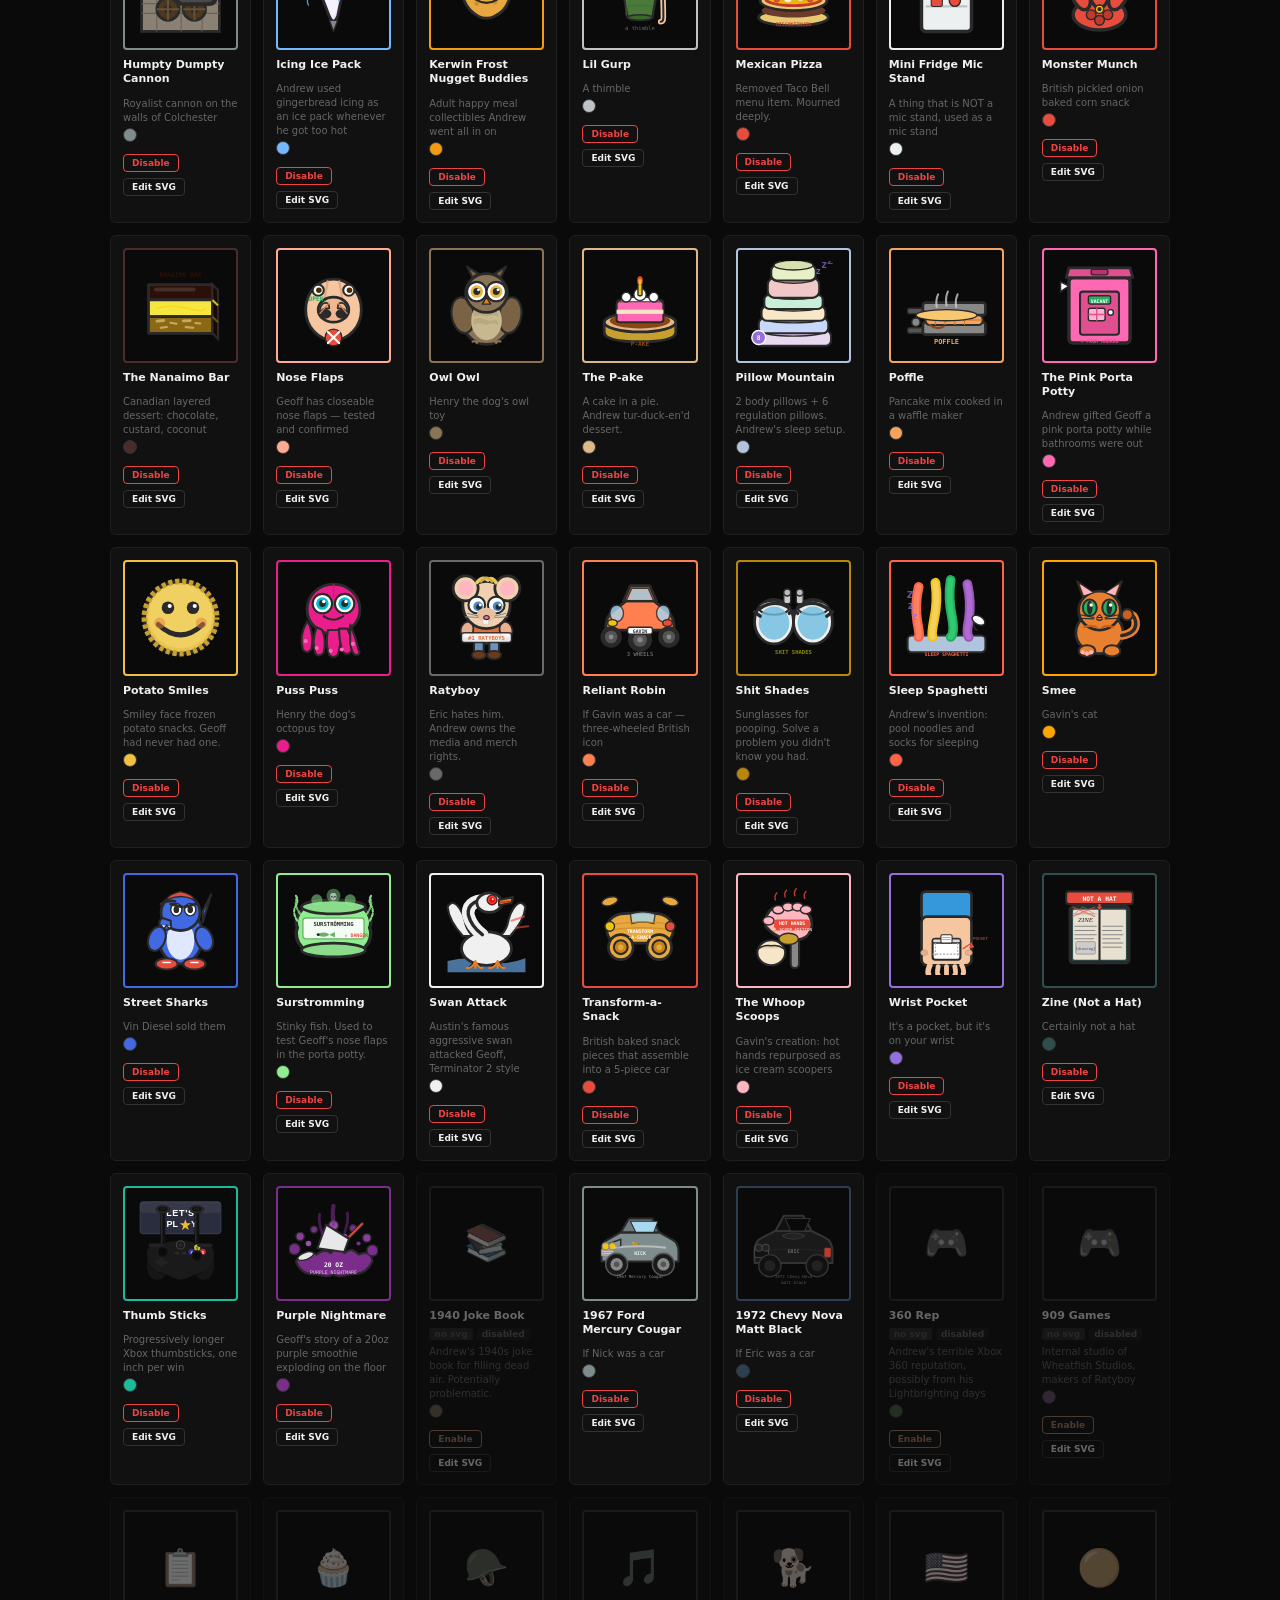
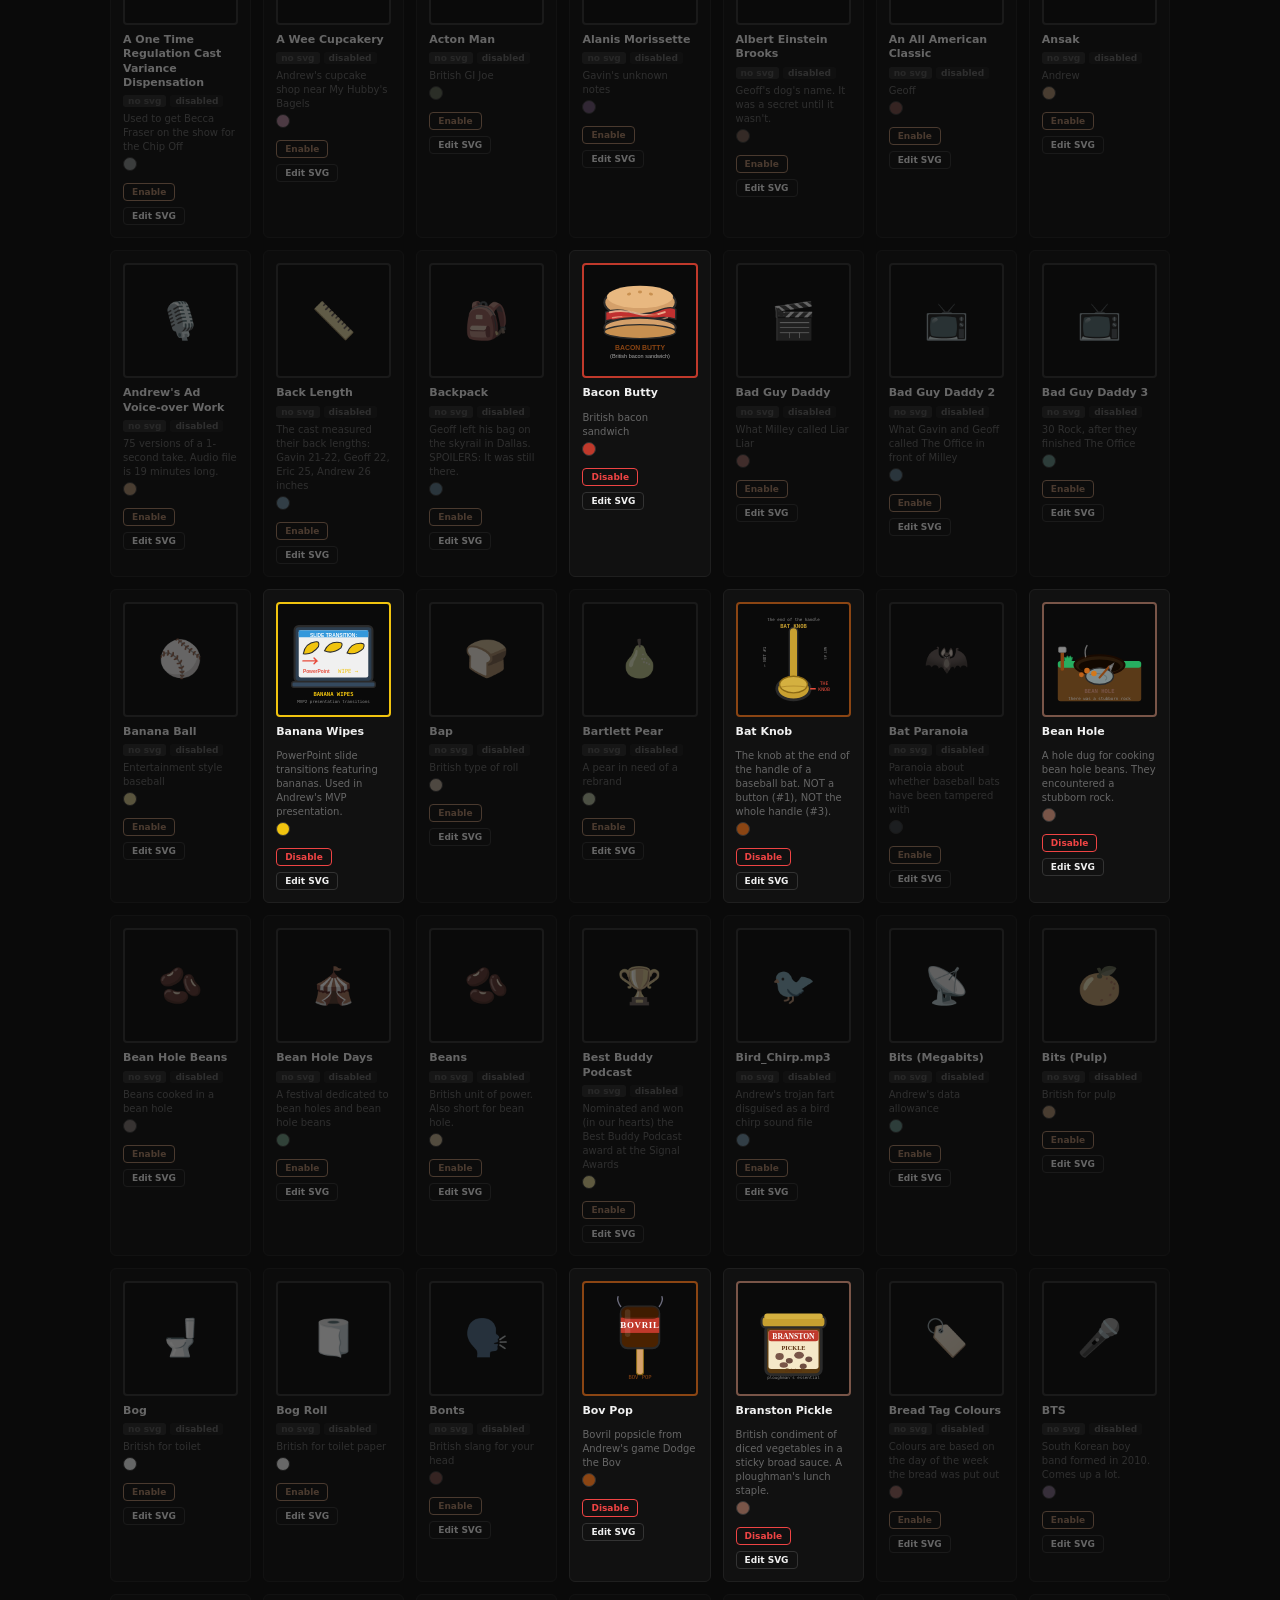
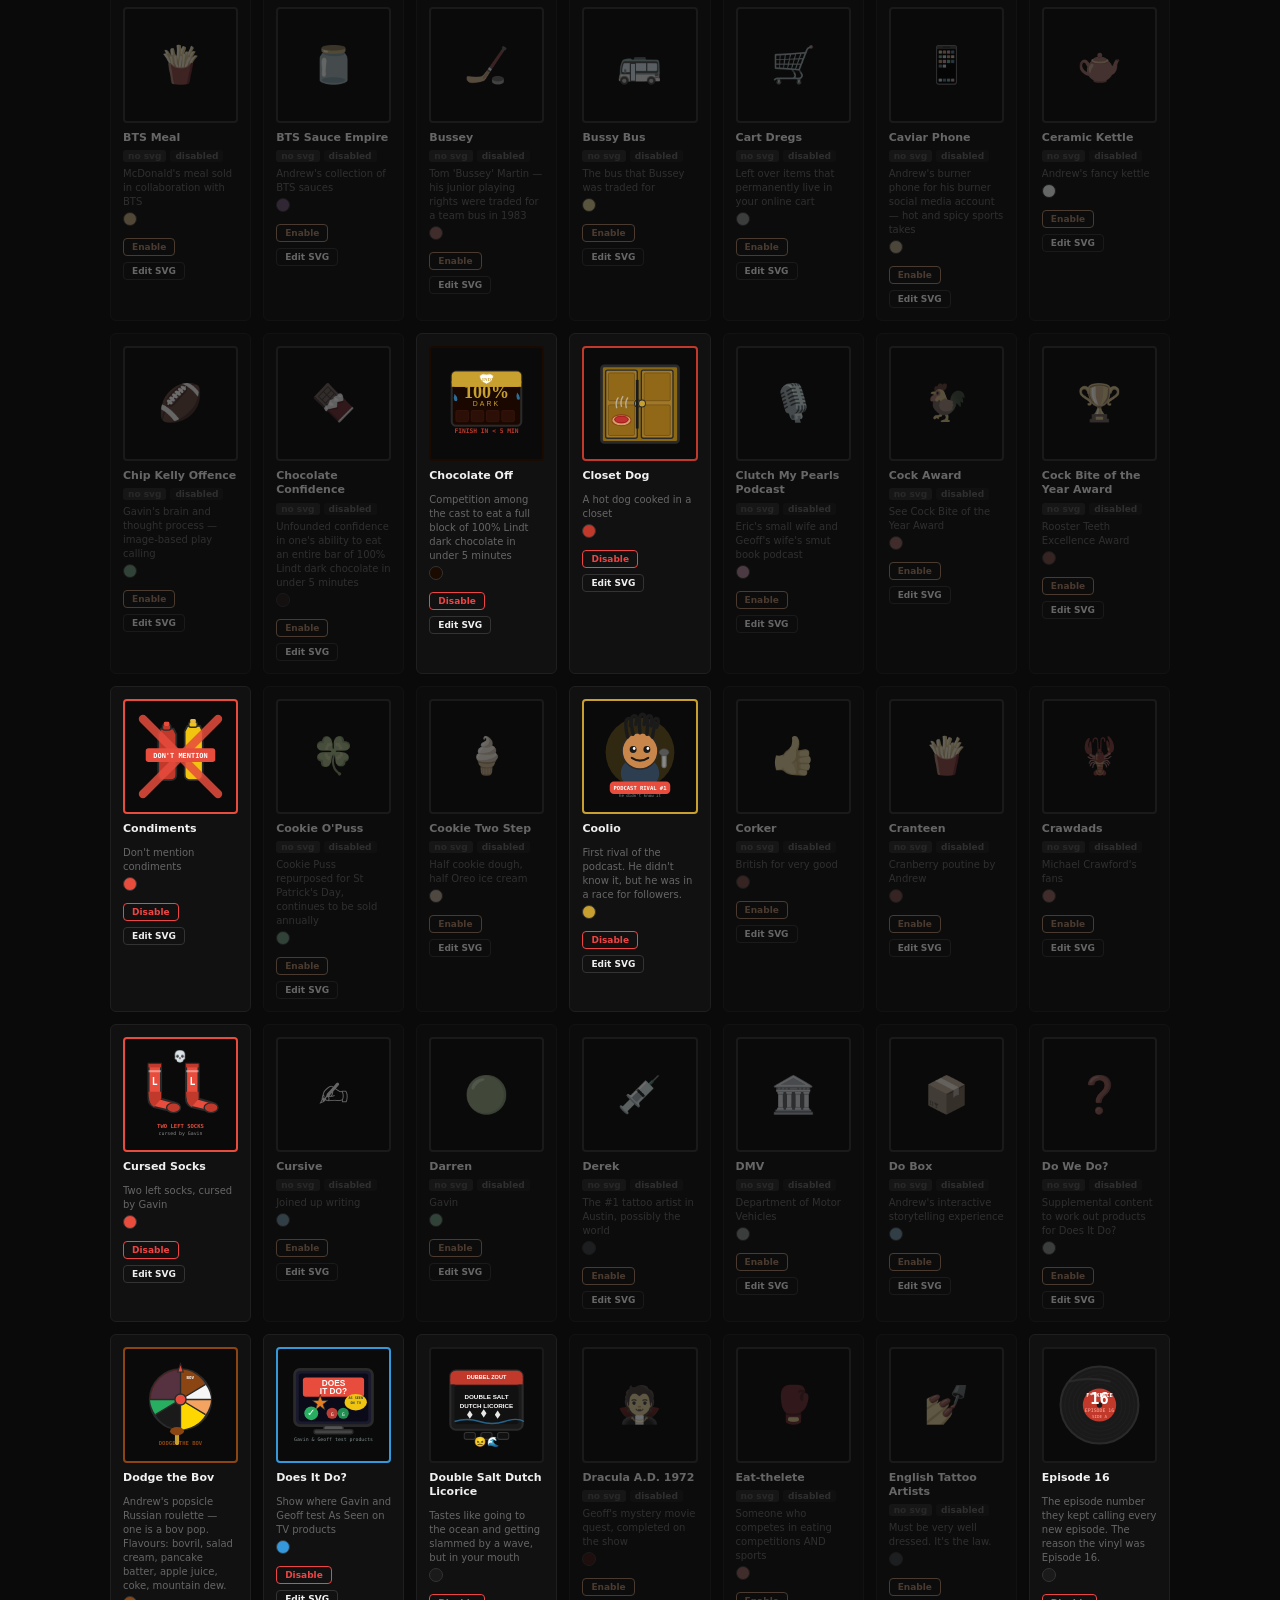
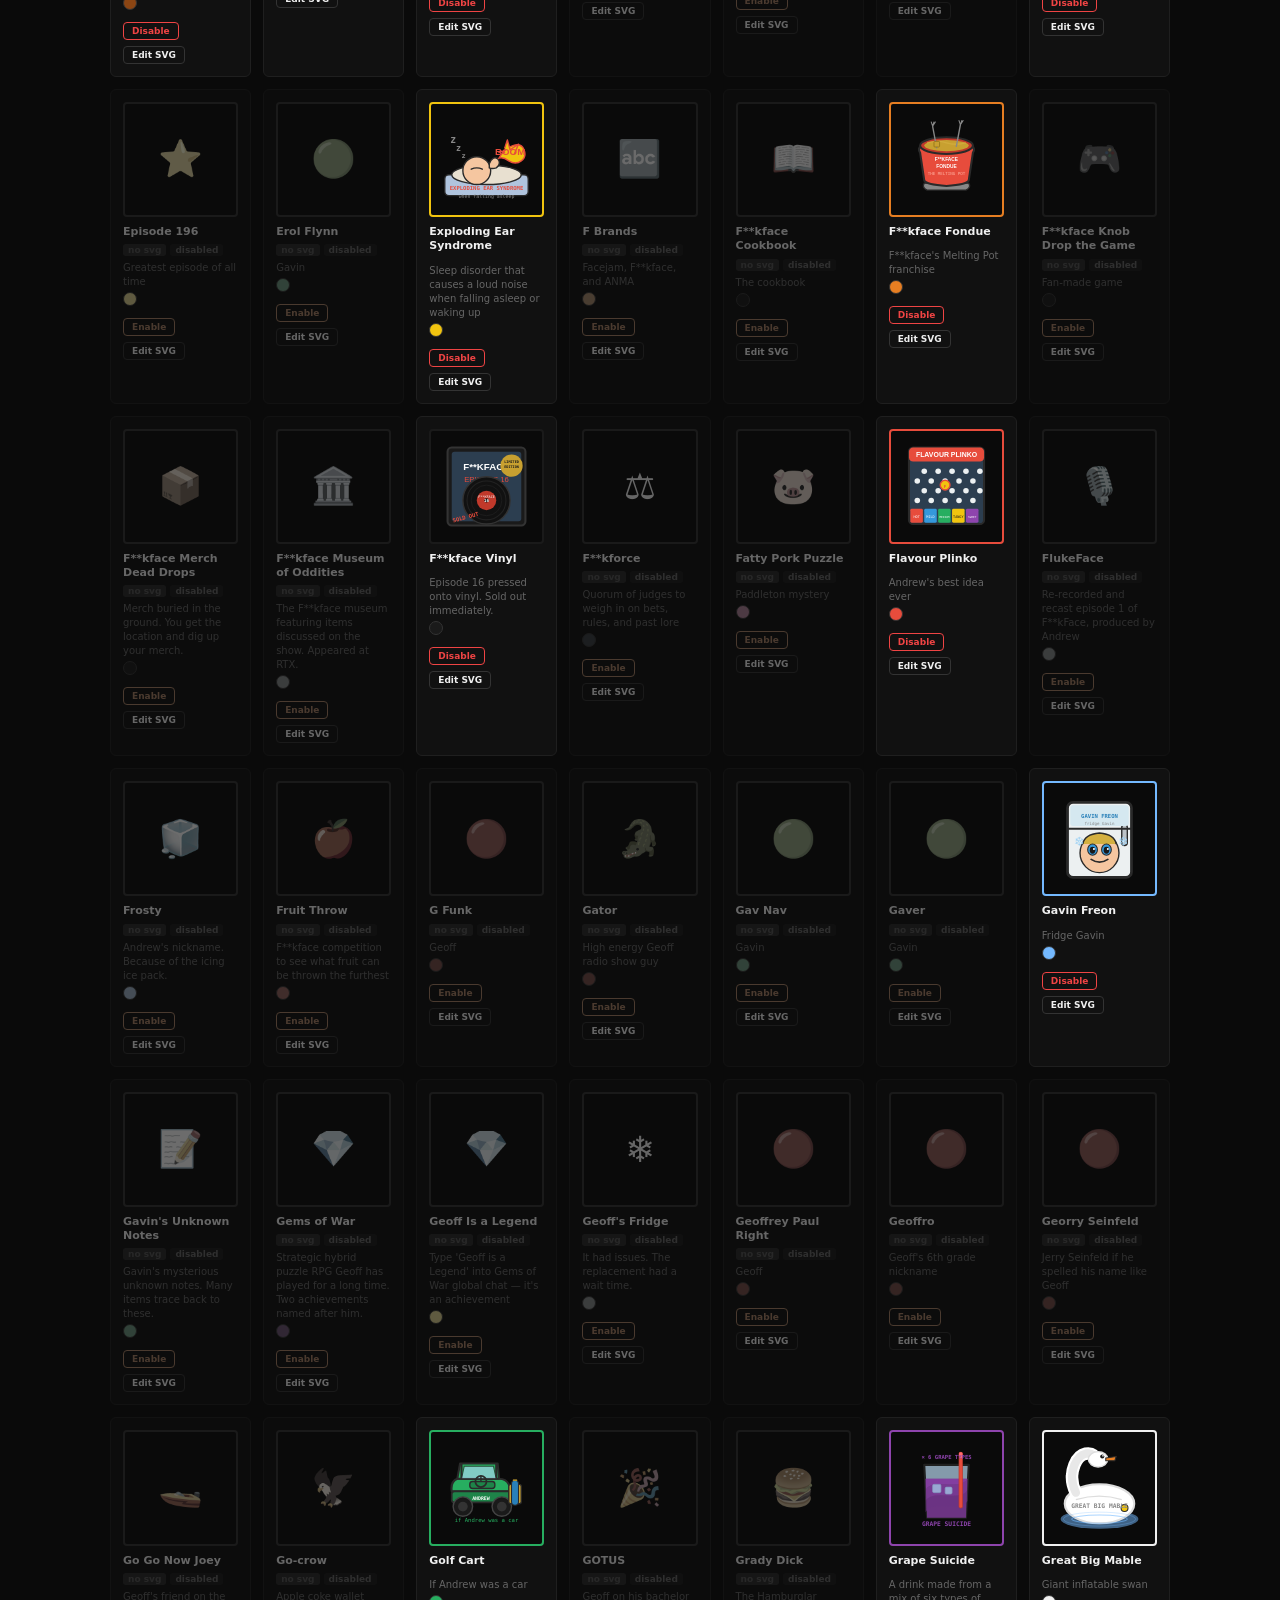
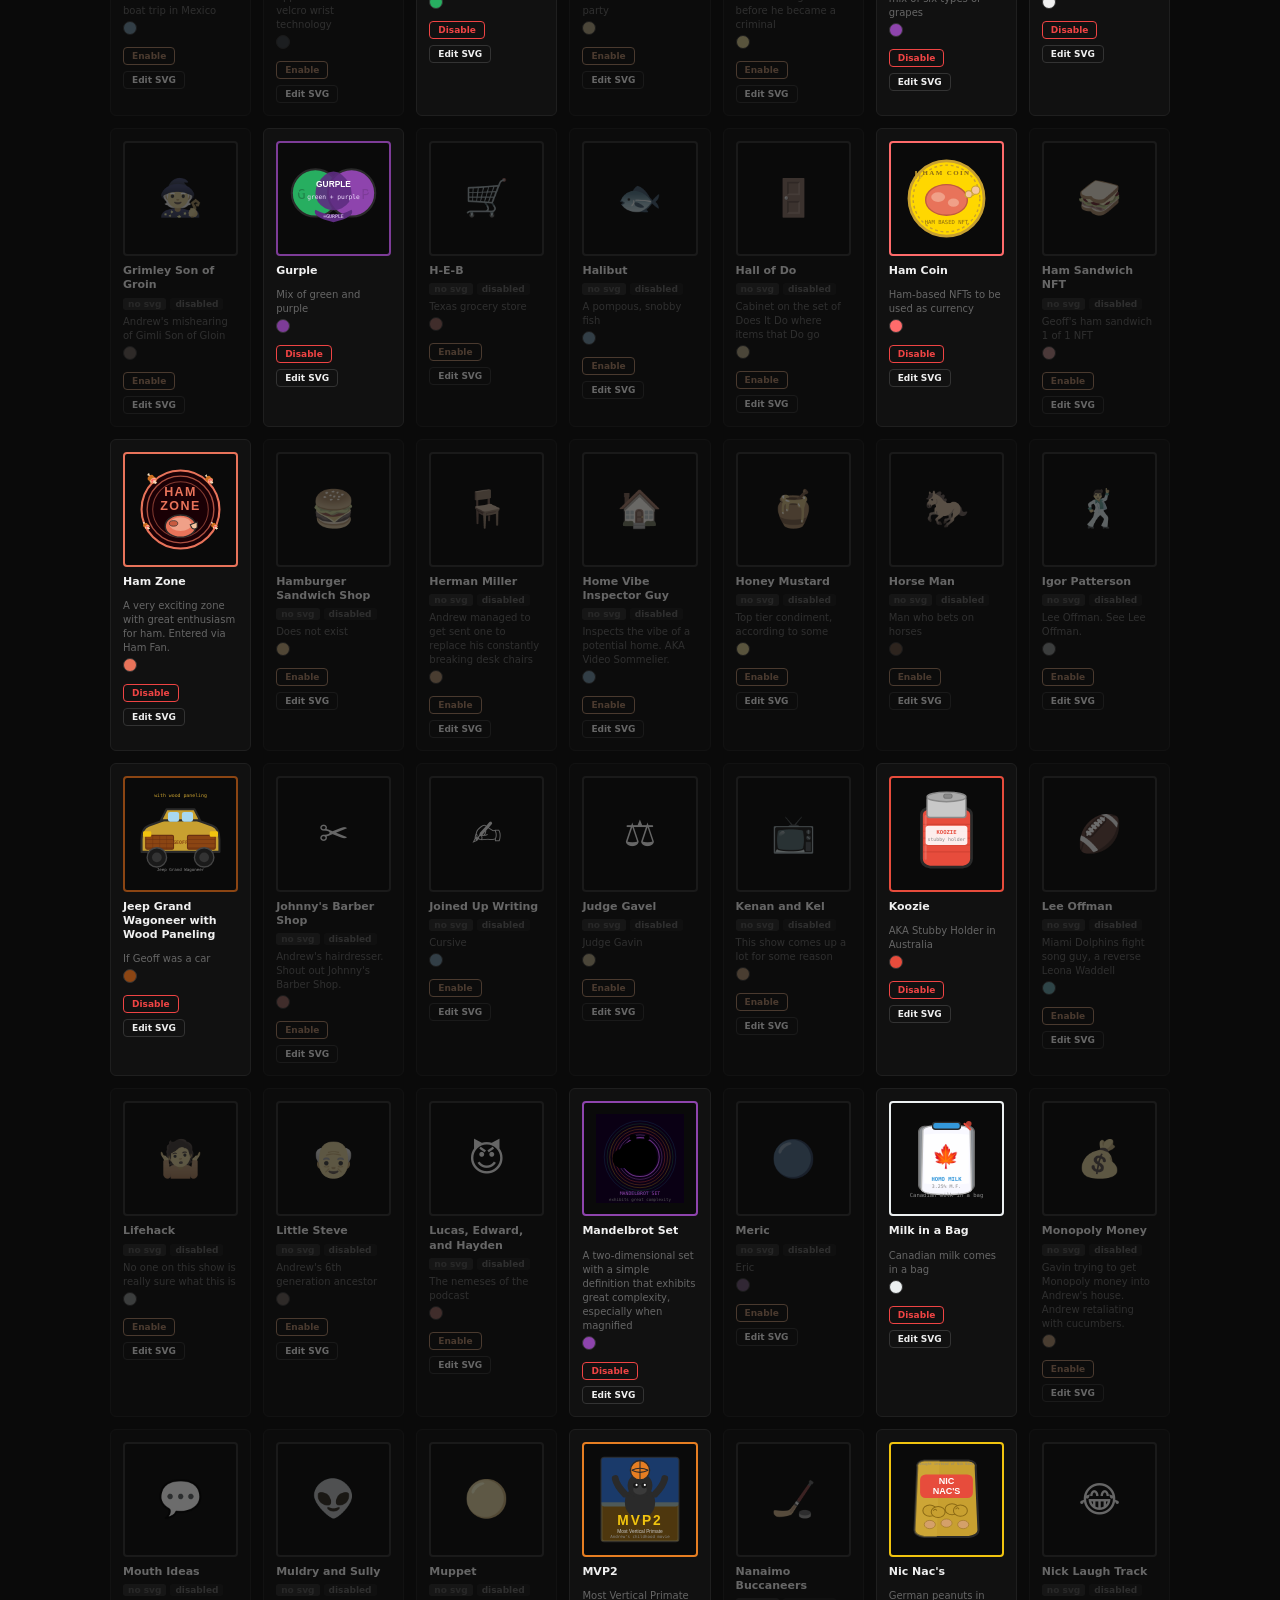
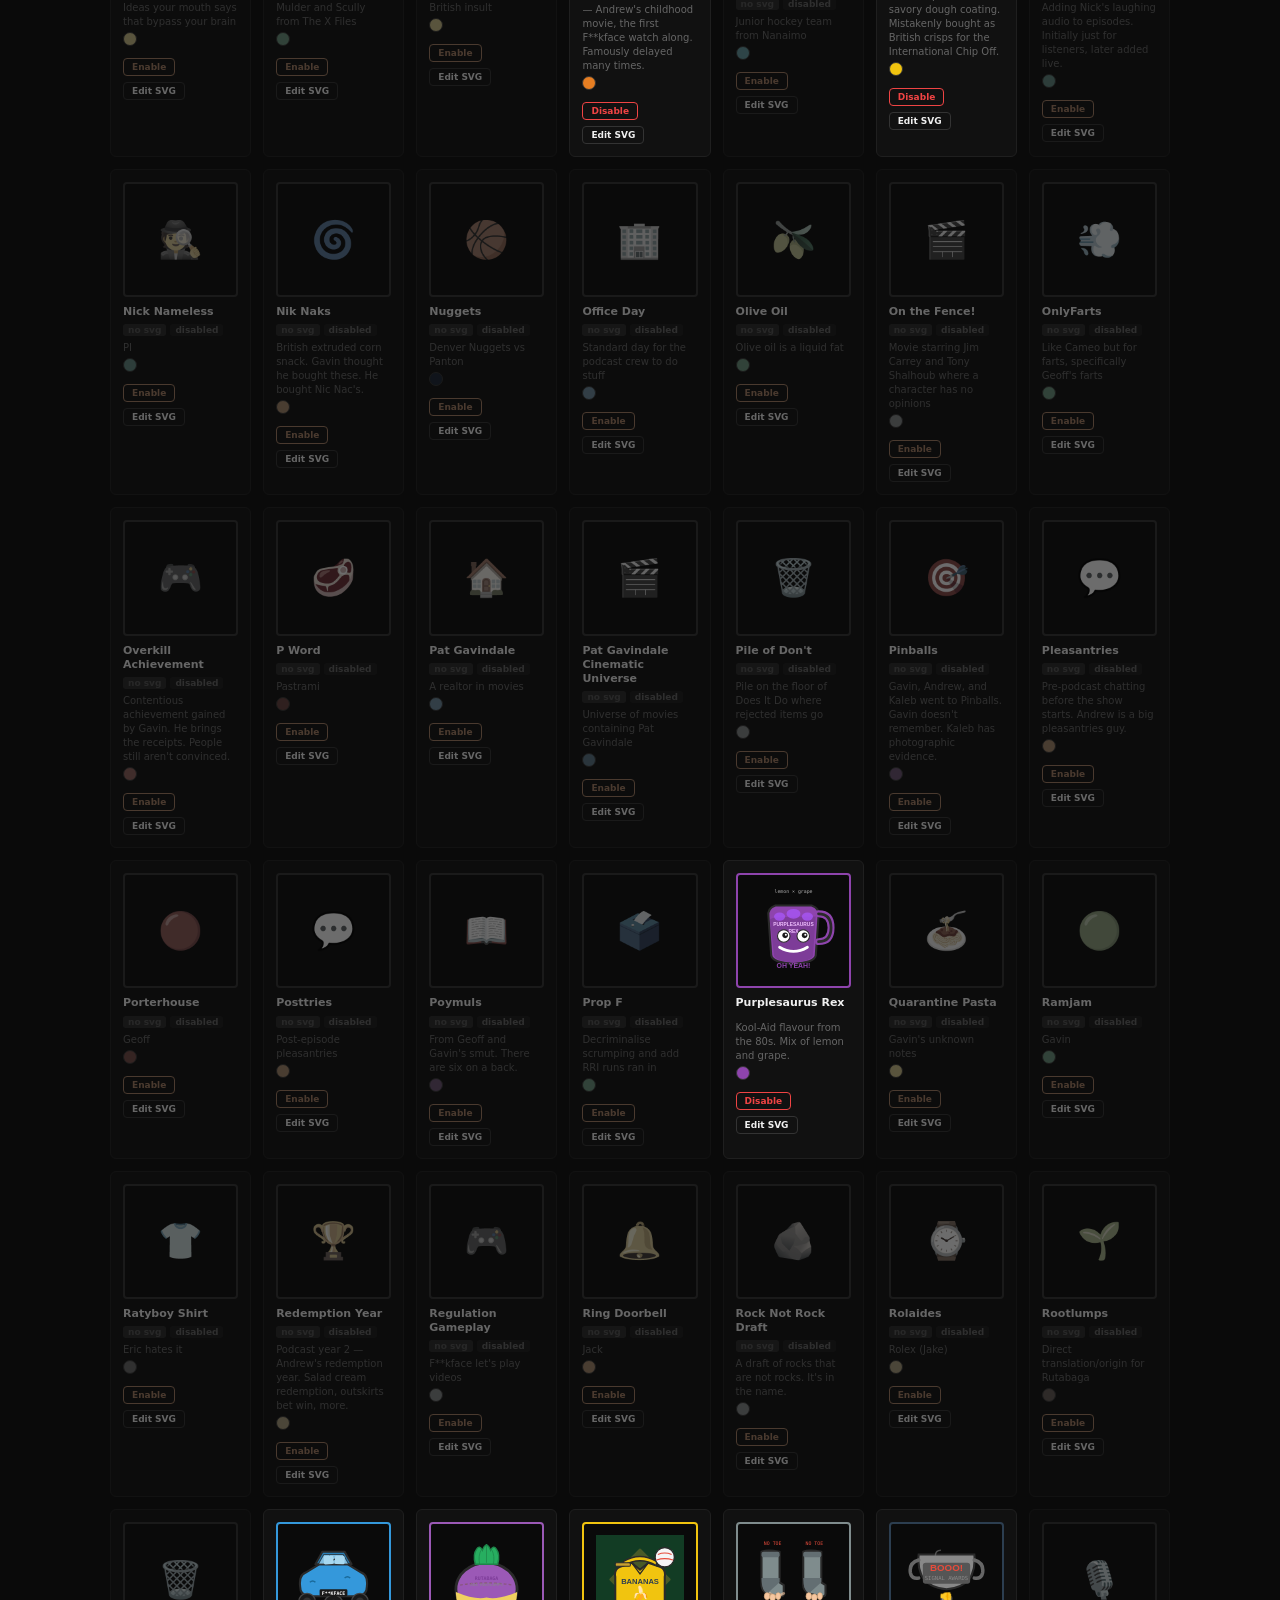
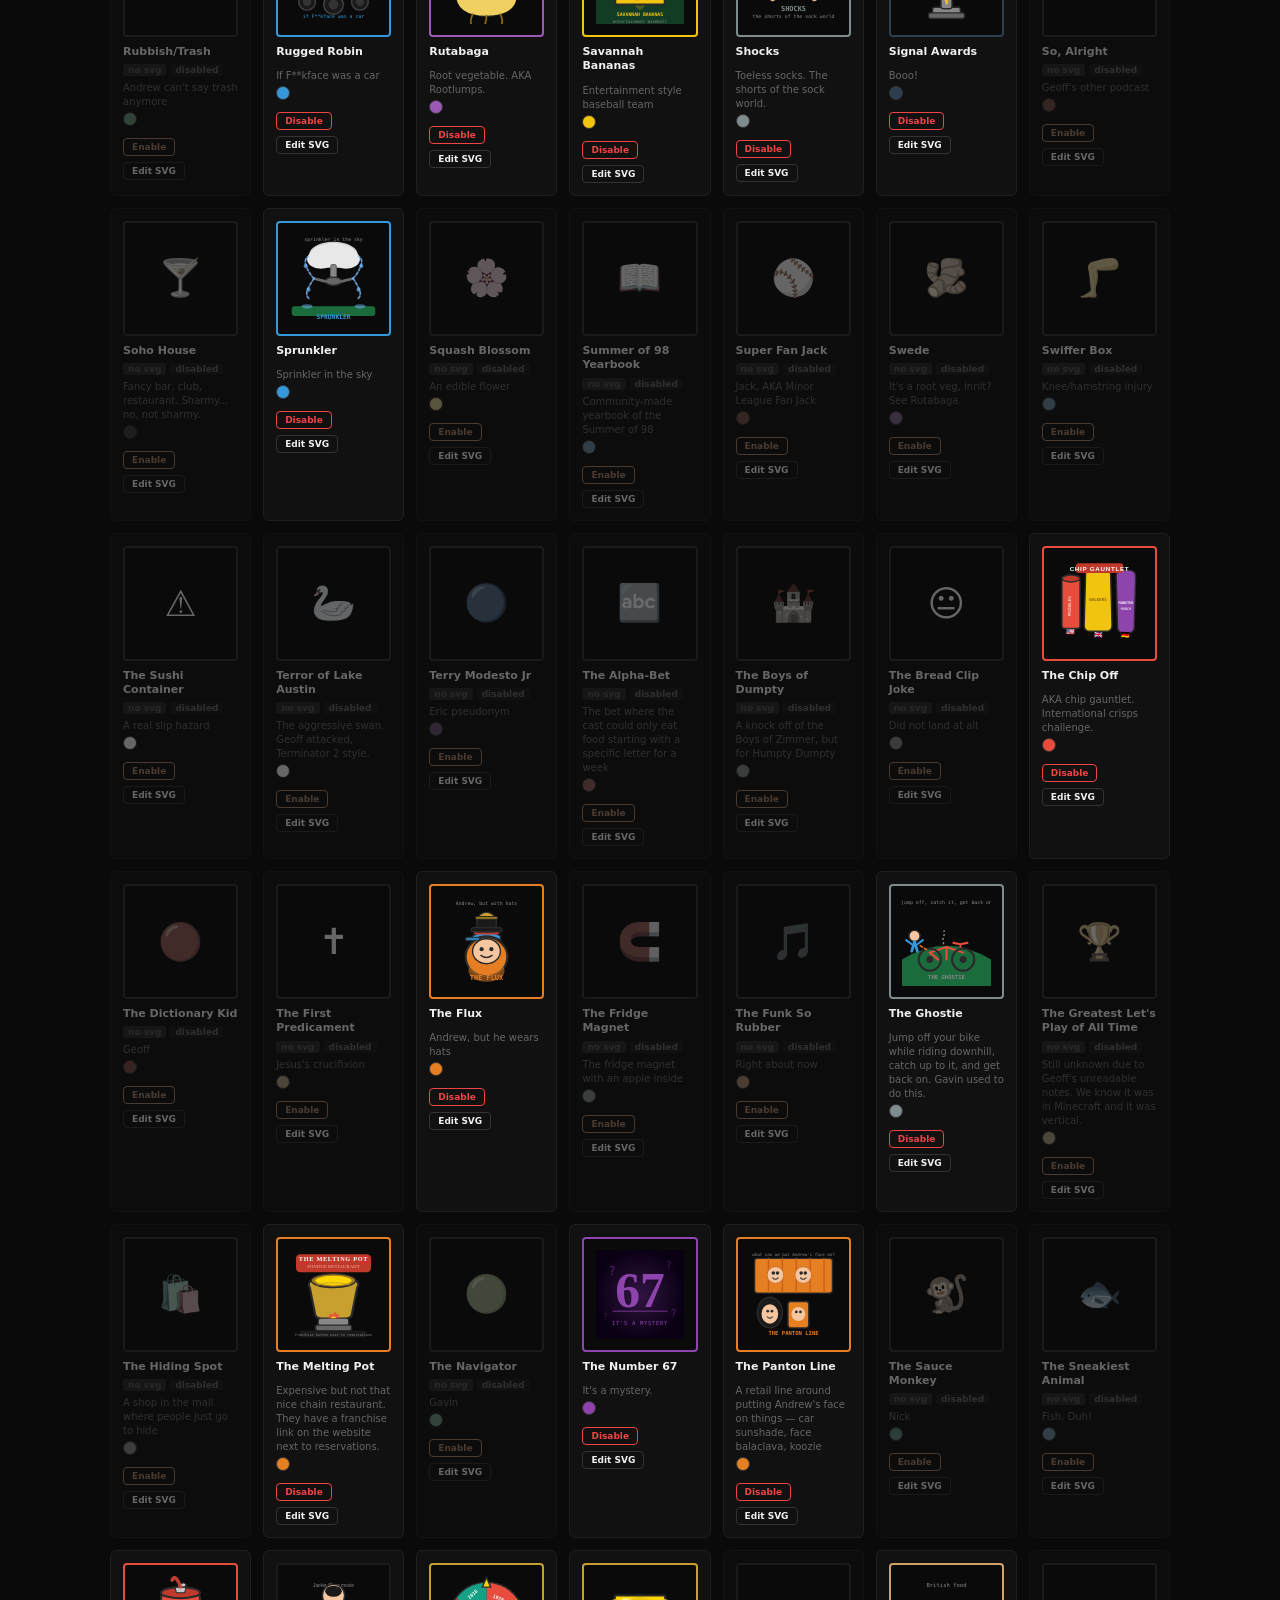
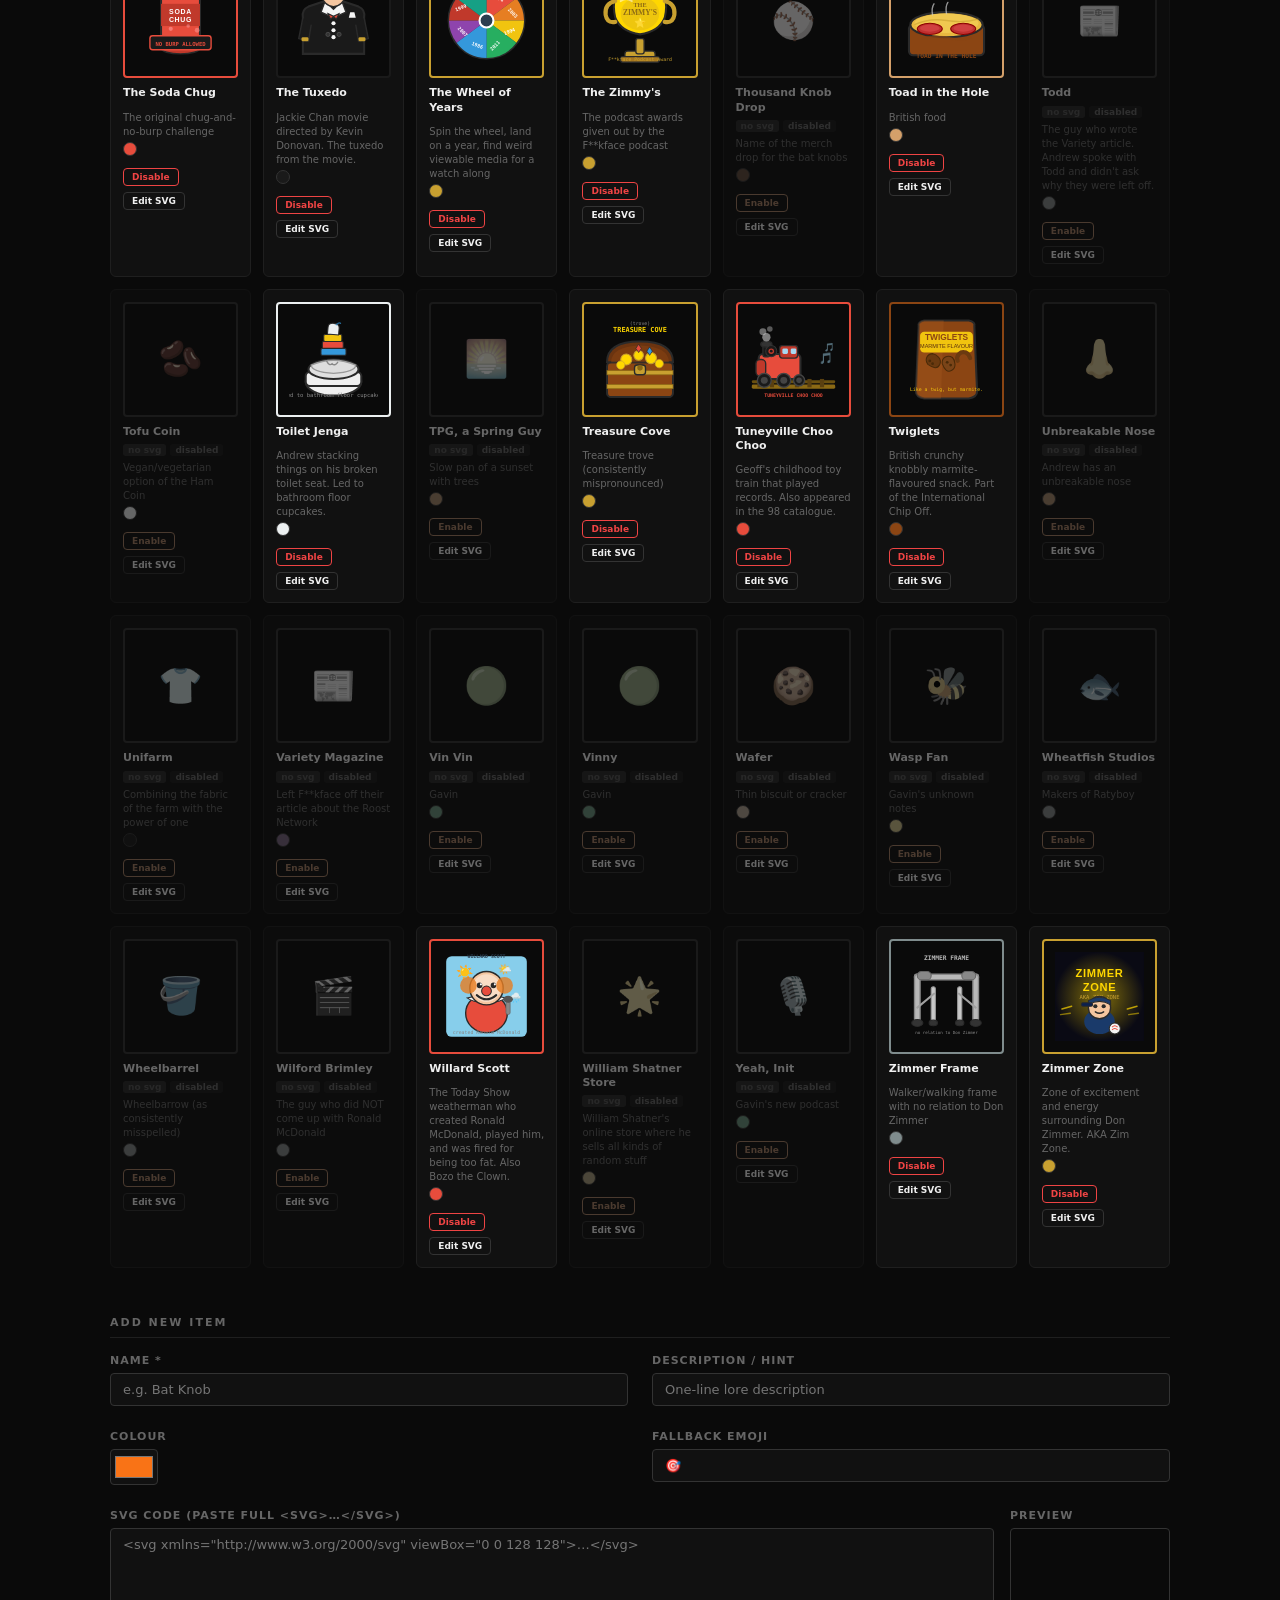
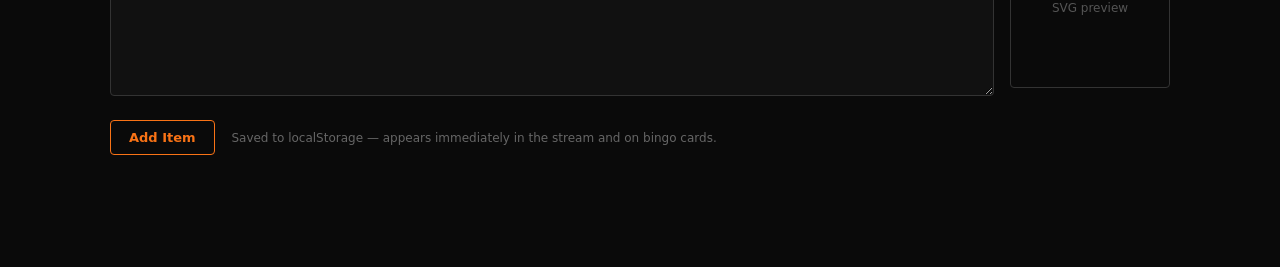
==== commit c2d2610a: "Refine Regulation meeple path — validated all endpoints within inner ring Retraced the meeple silhou" ====
--- a/admin.html
+++ b/admin.html
@@ -236,7 +236,7 @@
       <svg class="nav-reg-logo" viewBox="0 0 100 100" xmlns="http://www.w3.org/2000/svg" aria-label="Regulation logo">
         <rect width="100" height="100" fill="#000" rx="8"/>
         <circle cx="50" cy="50" r="43" fill="none" stroke="#fff" stroke-width="11"/>
-        <path fill="#fff" d="M50 20 C57 20 63 25 63 31 C63 36 68 38 76 39 C85 40 86 49 82 54 C79 58 72 59 70 65 C68 70 70 76 68 80 C66 84 60 85 56 80 C53 76 50 75 50 75 C50 75 47 76 44 80 C40 85 34 84 32 80 C30 76 32 70 30 65 C28 59 21 58 18 54 C14 49 15 40 24 39 C32 38 37 36 37 31 C37 25 43 20 50 20Z"/>
+        <path fill="#fff" d="M50 14 C61 14 68 22 68 31 C68 38 76 42 83 47 C91 53 88 63 79 67 C72 70 68 68 66 74 C64 80 67 85 63 86 C59 88 54 87 51 81 C50 77 50 75 50 75 C50 75 50 77 49 81 C46 87 41 88 37 86 C33 85 36 80 34 74 C32 68 28 70 21 67 C12 63 9 53 17 47 C24 42 32 38 32 31 C32 22 39 14 50 14Z"/>
       </svg>
       <span class="nav-logo-text">
         <span class="nav-logo-title">Admin Panel</span>
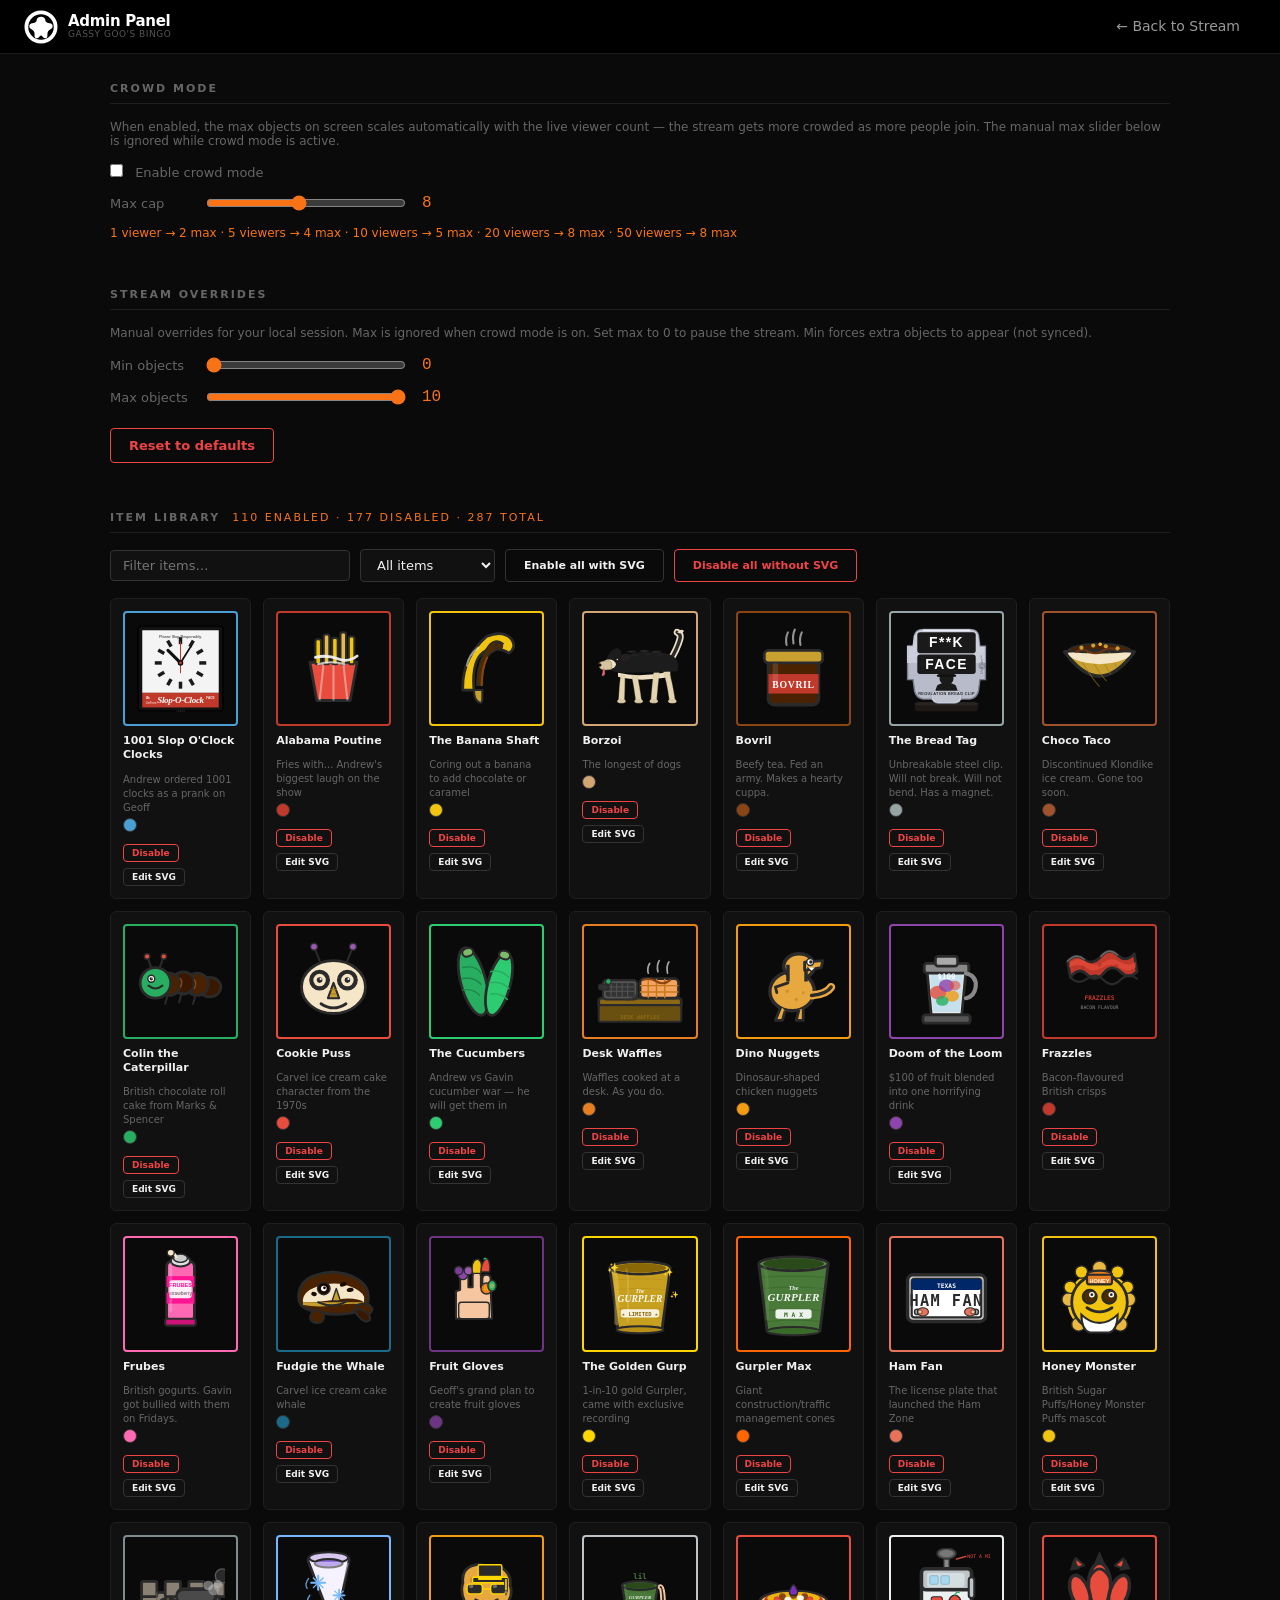
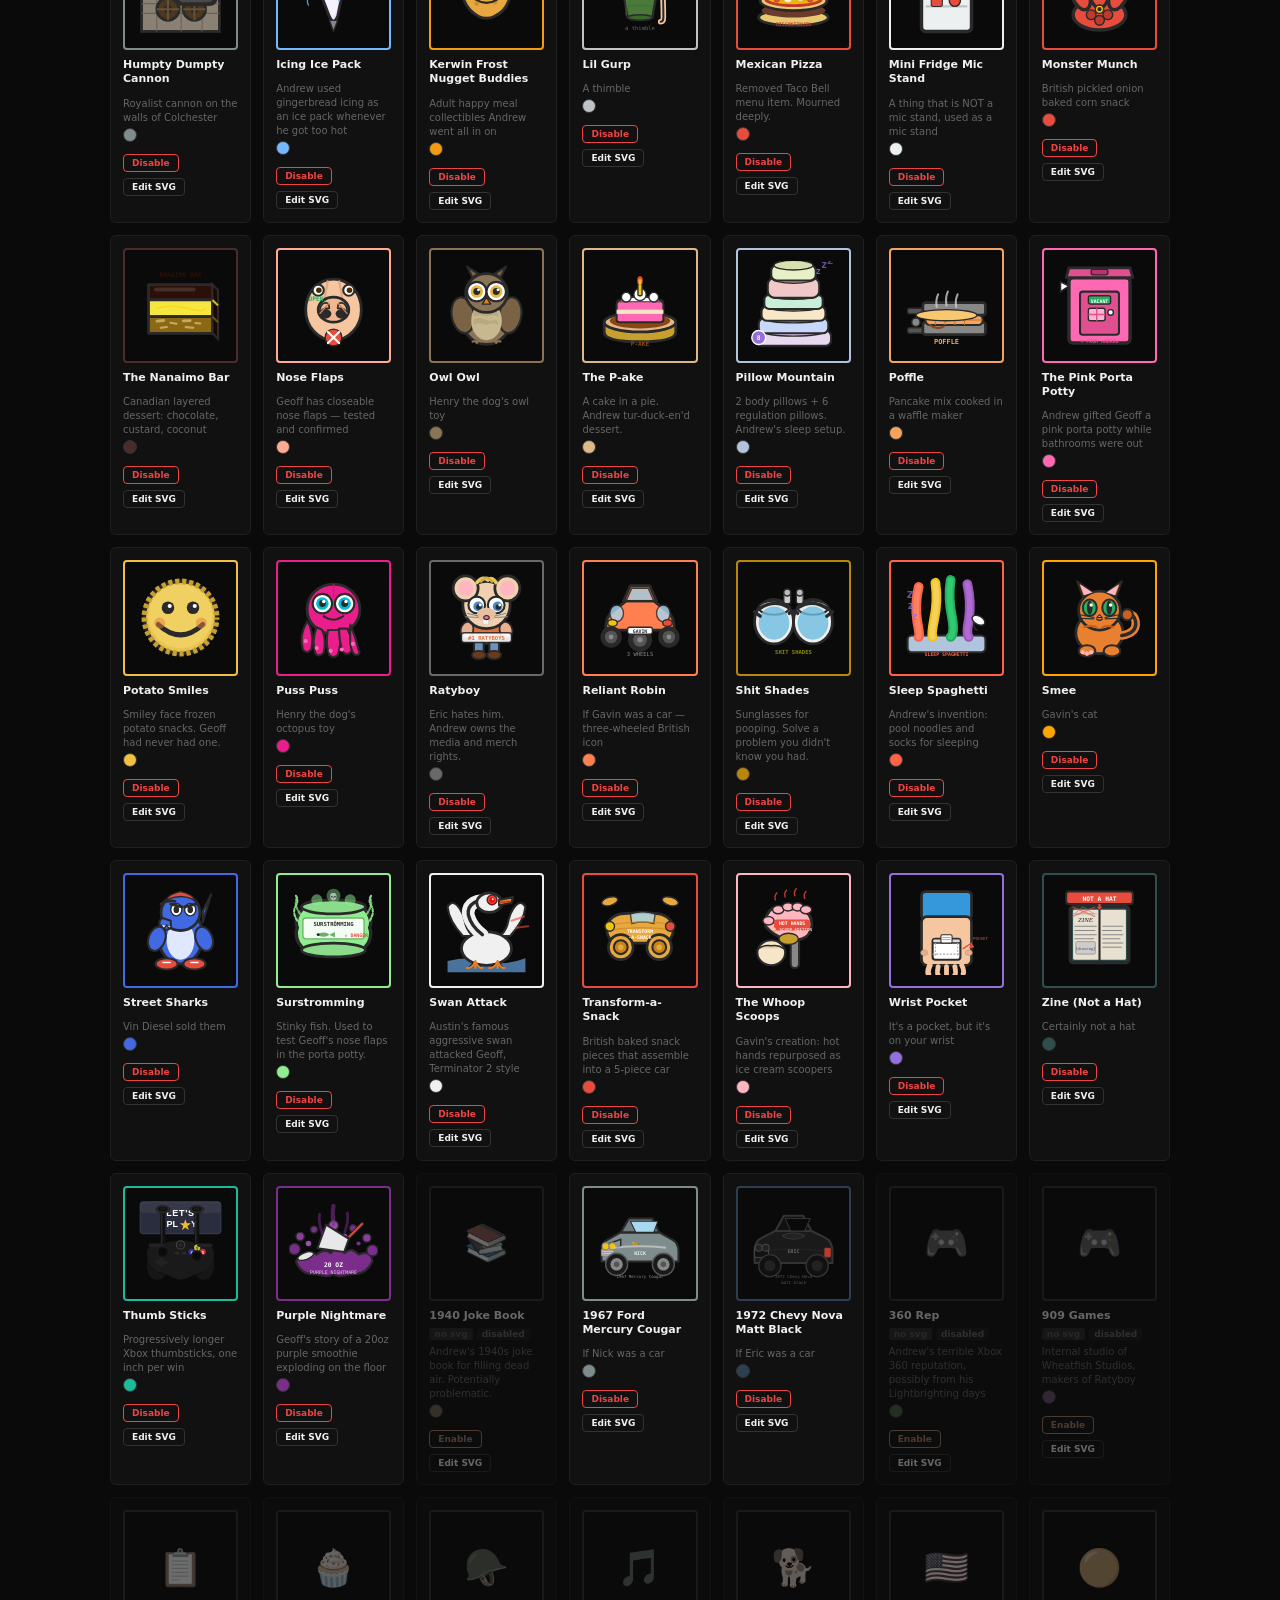
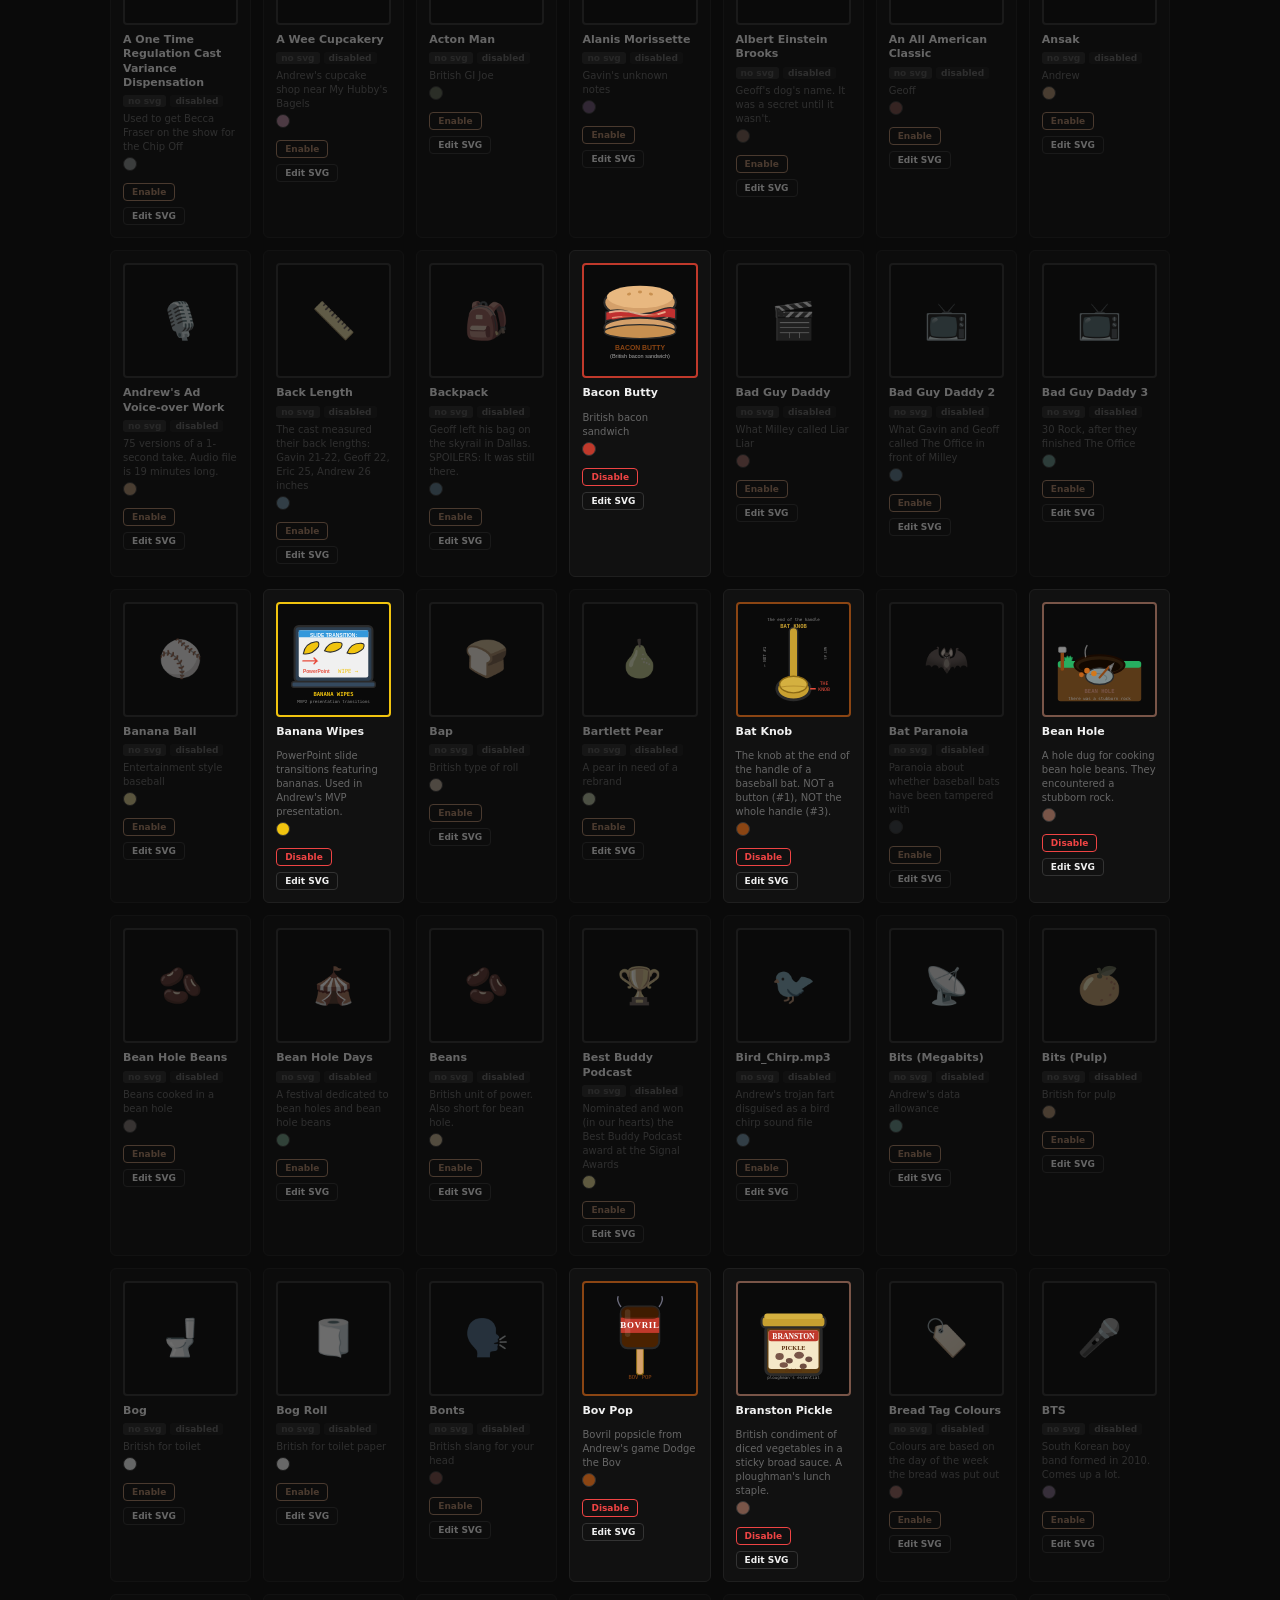
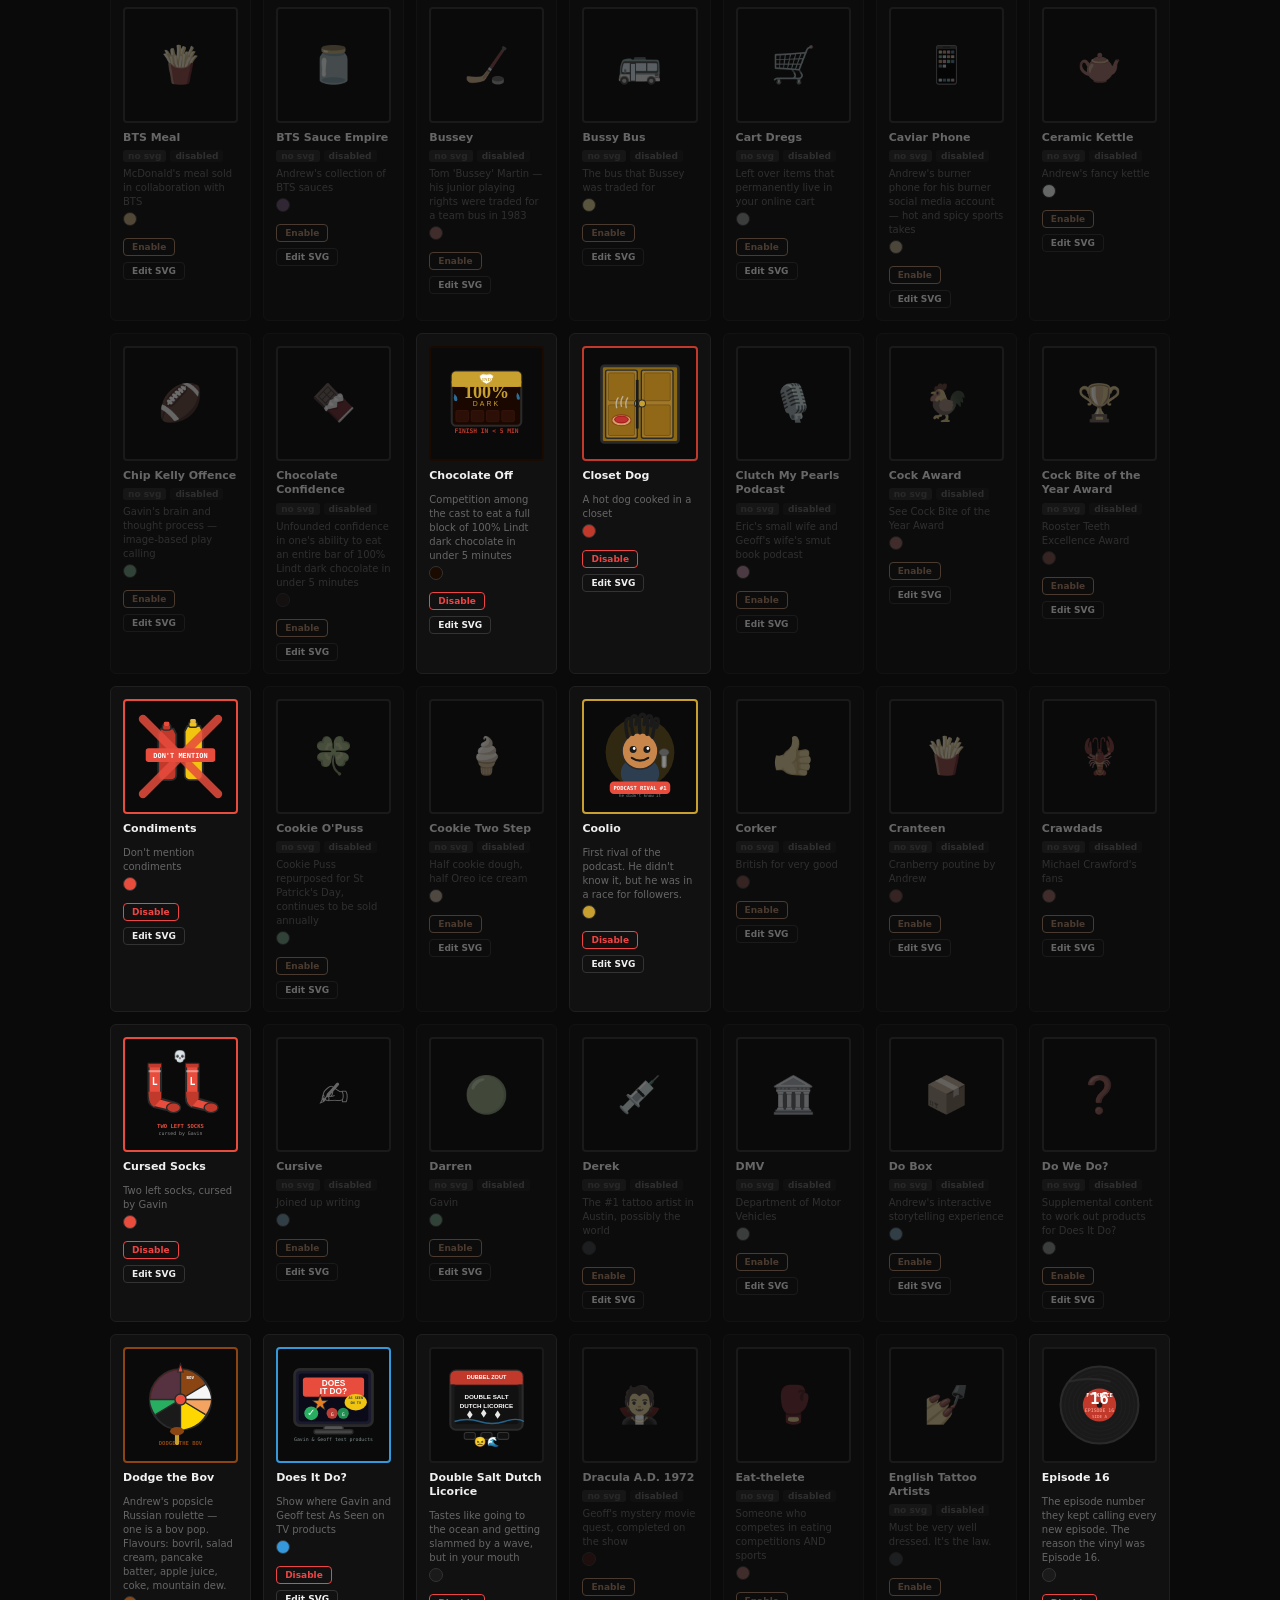
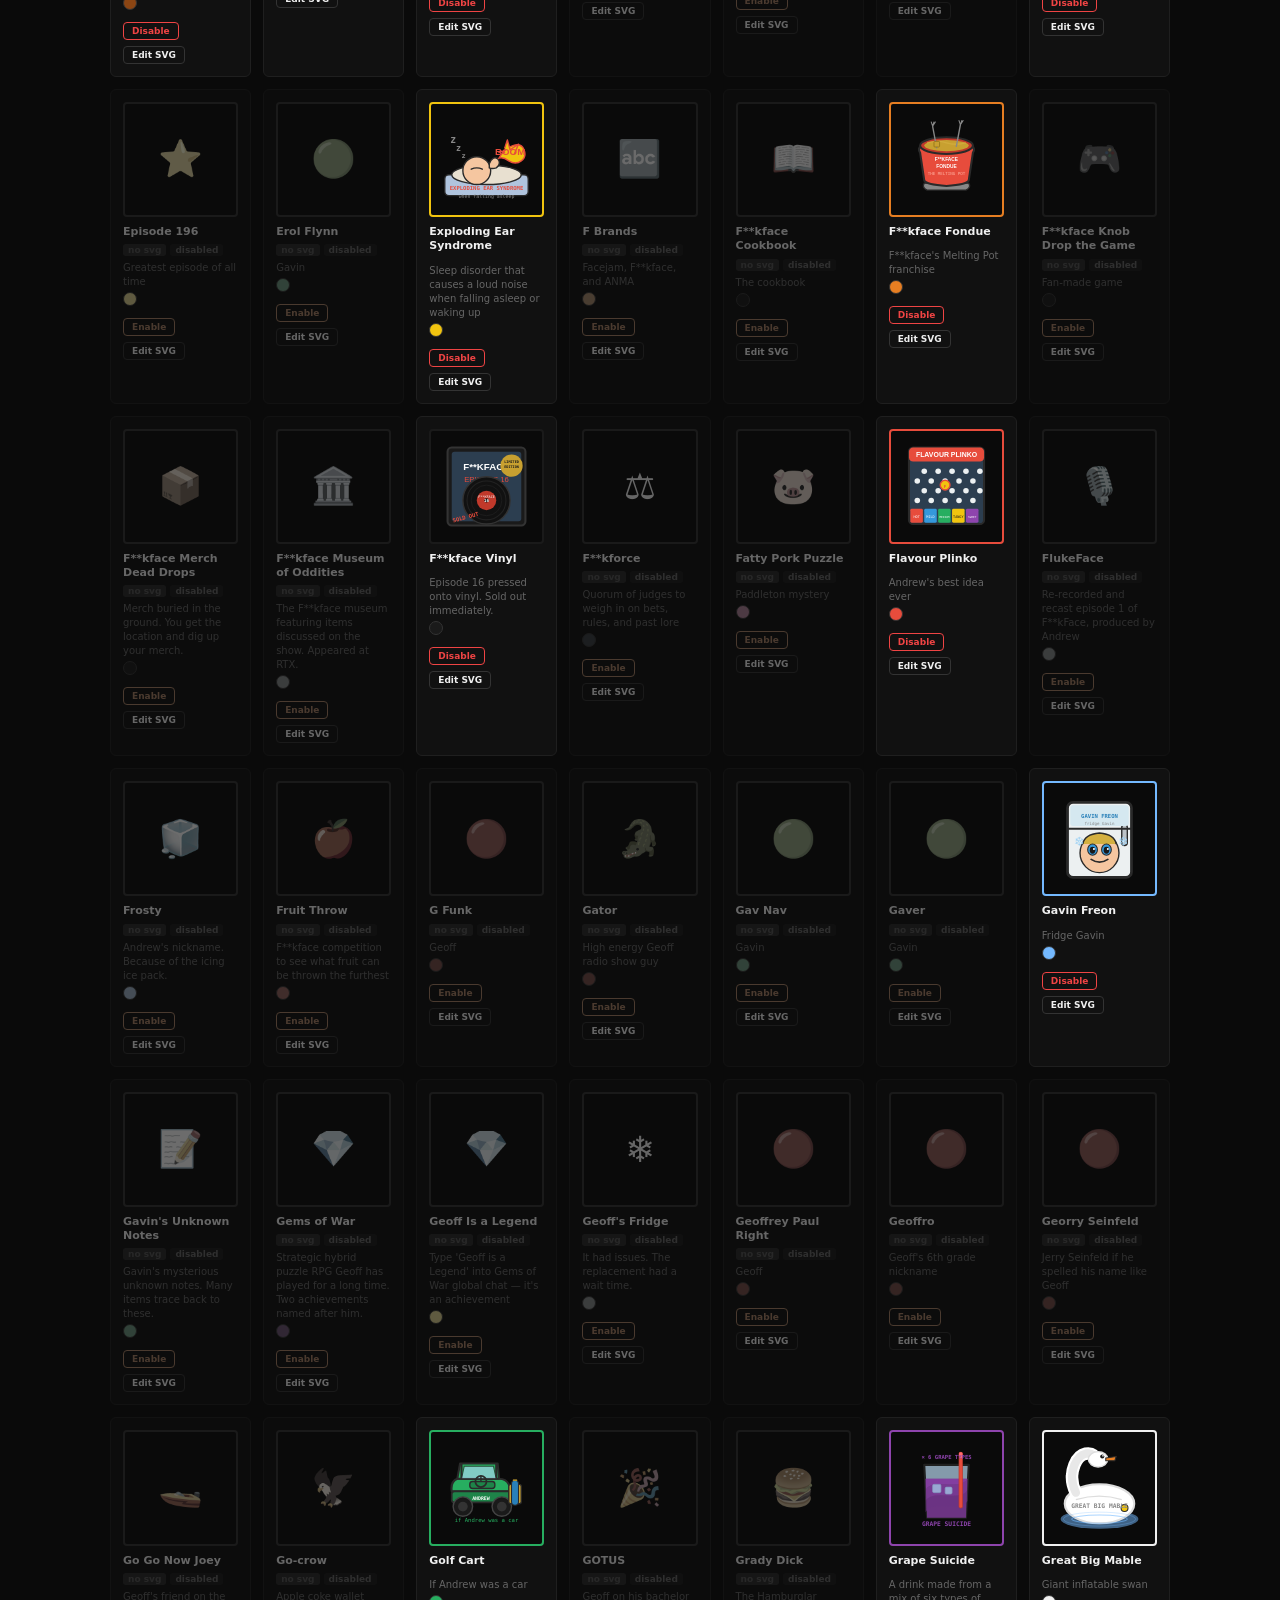
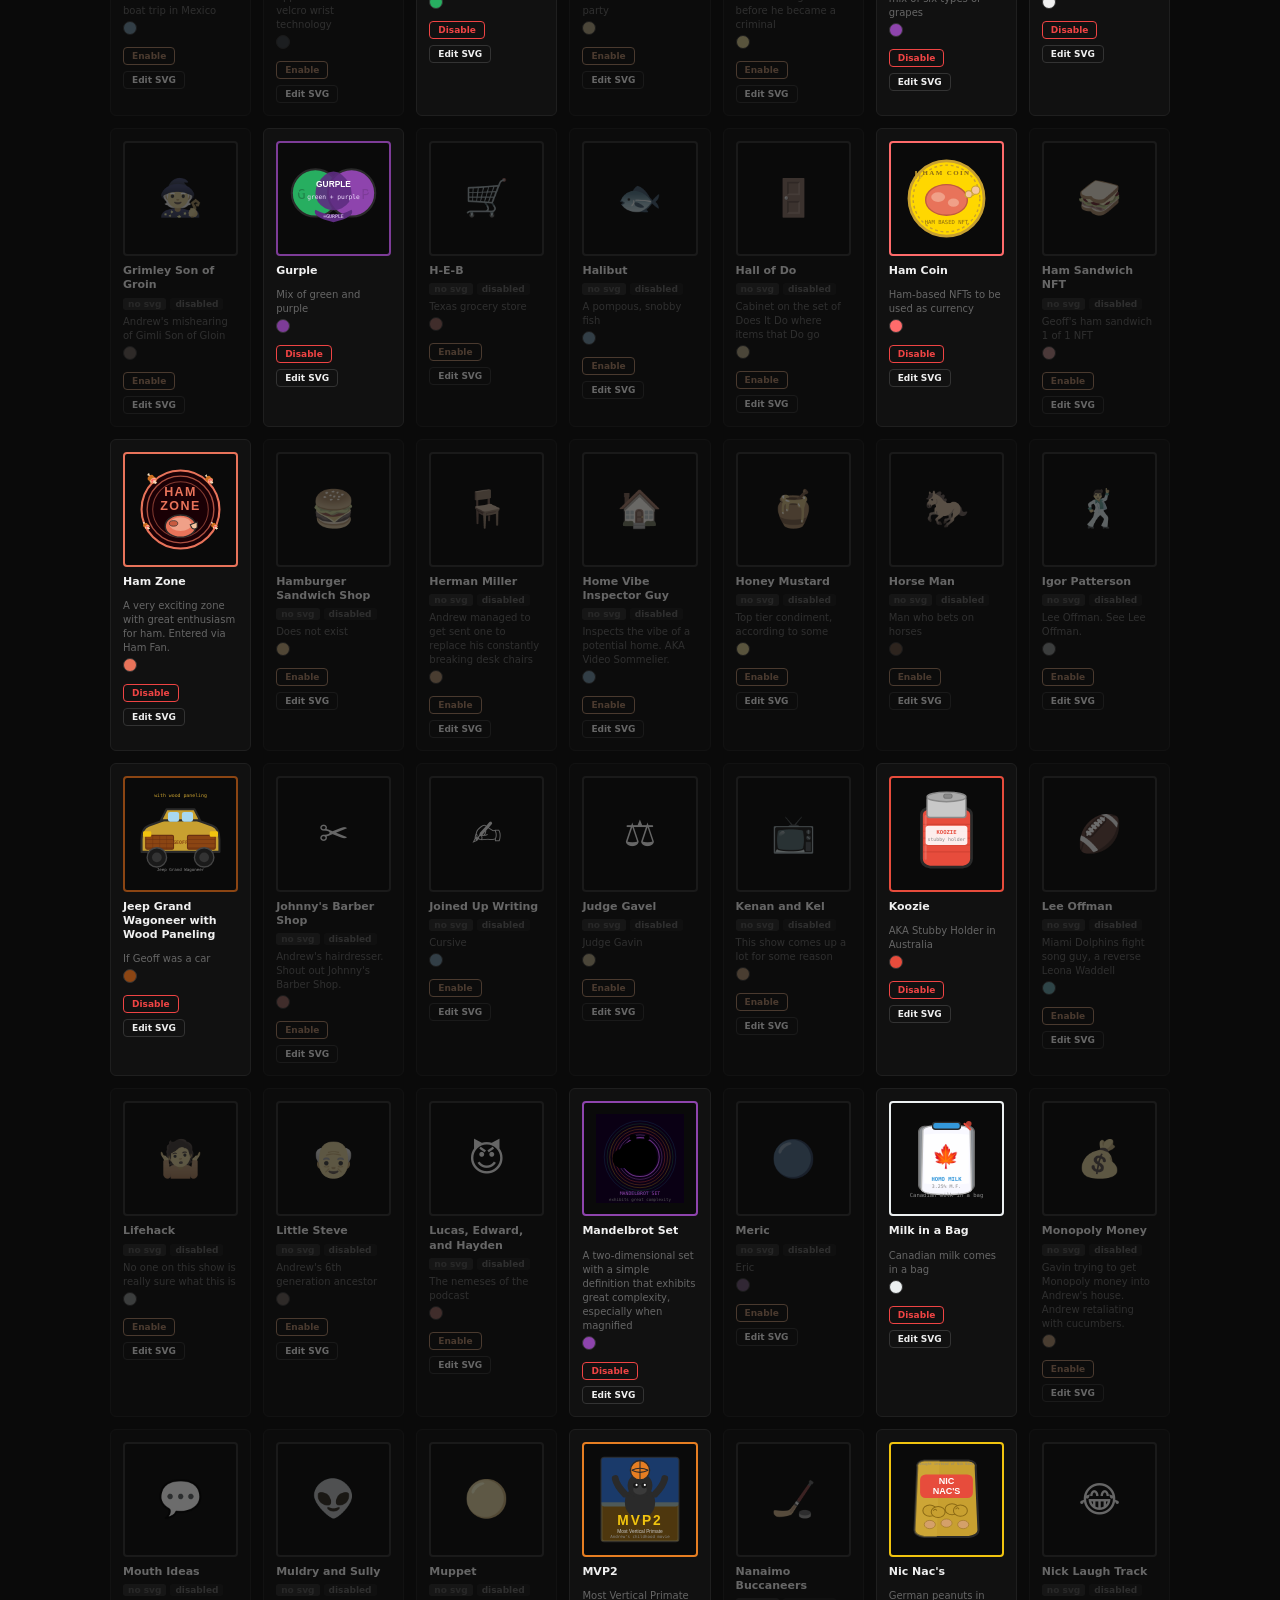
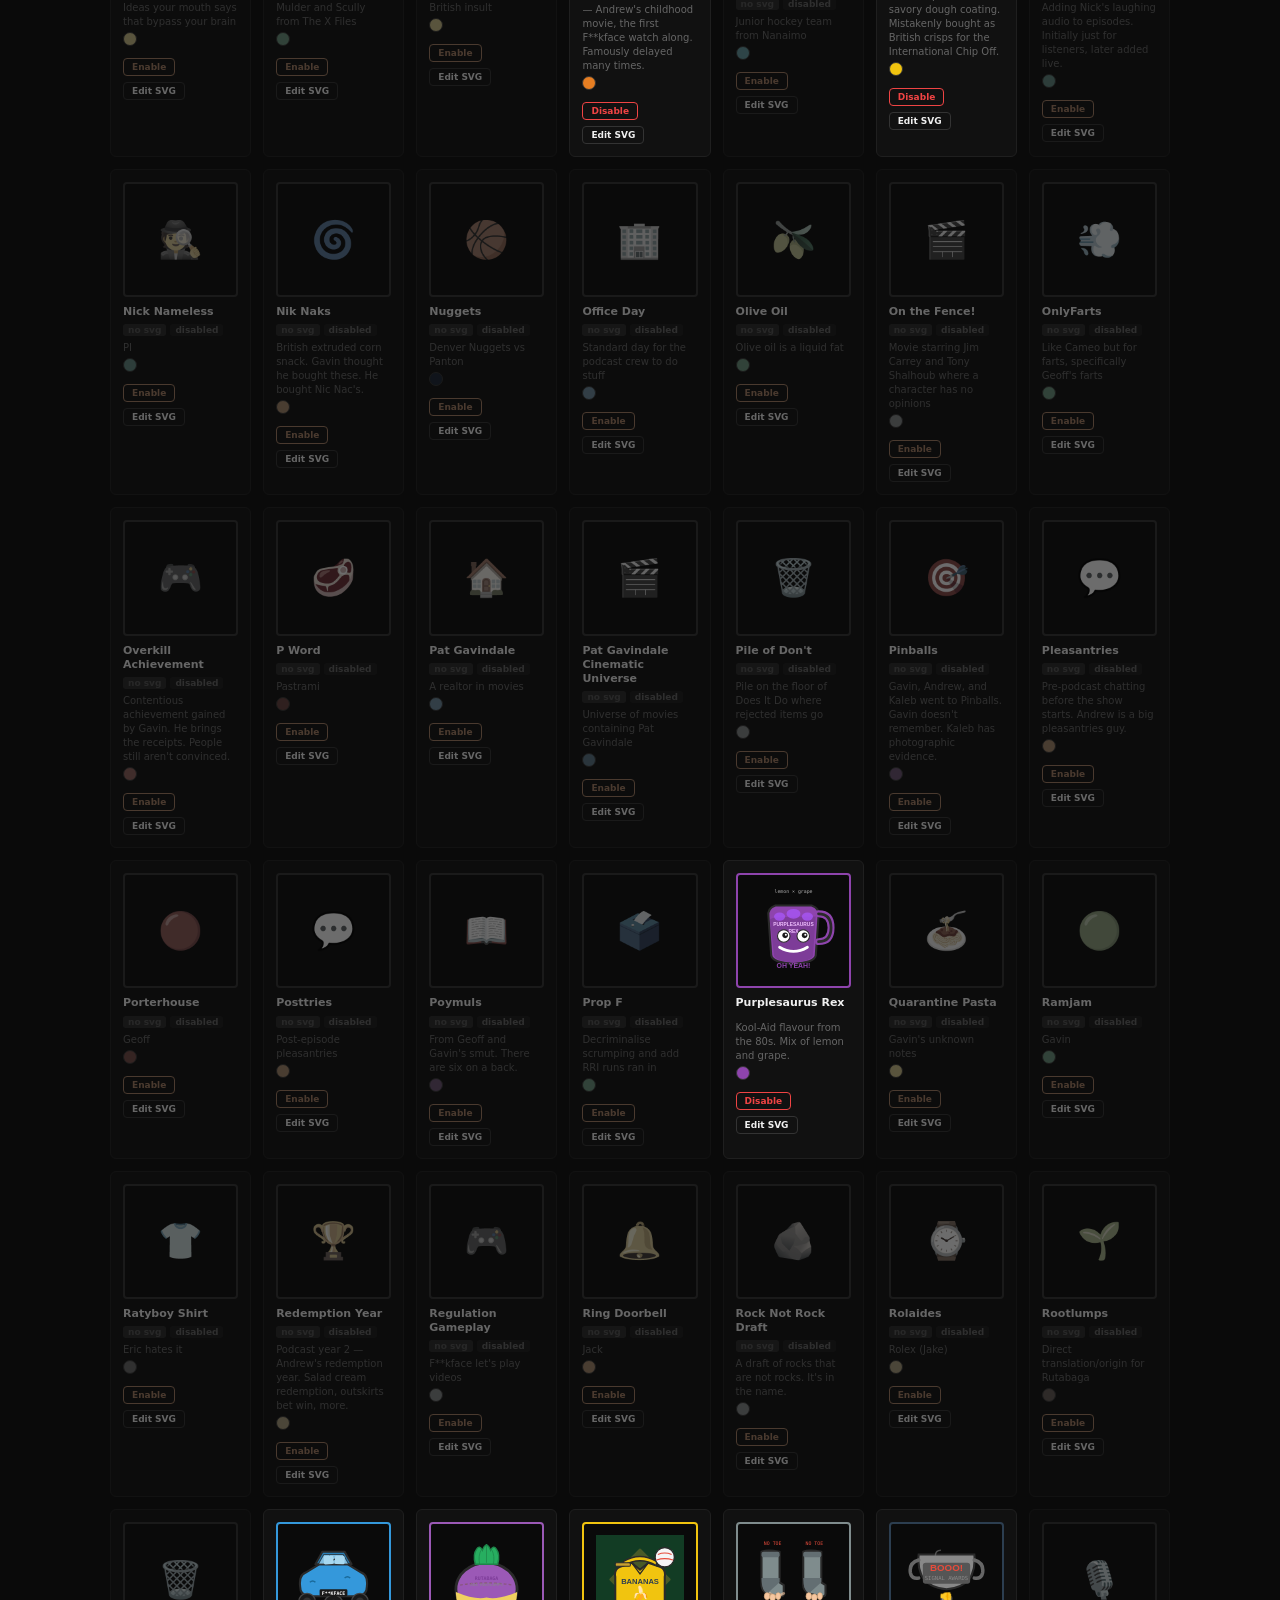
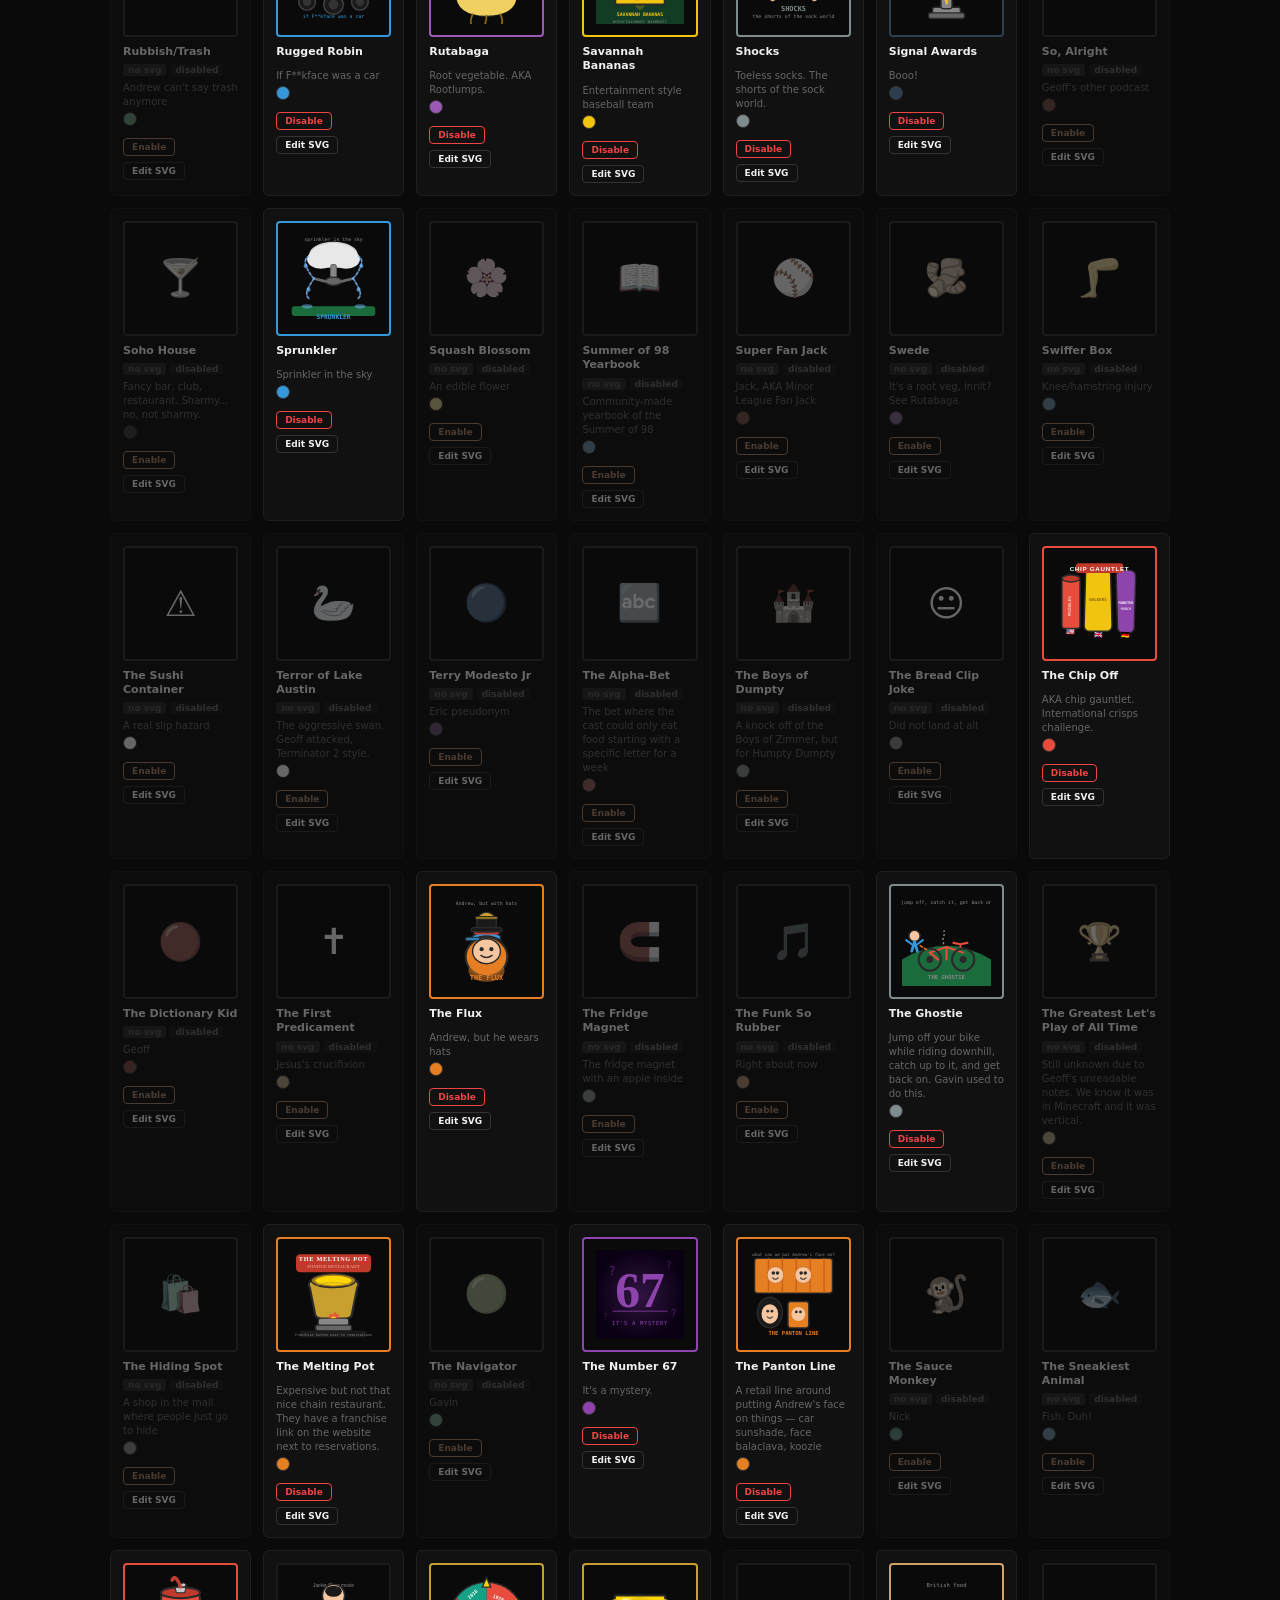
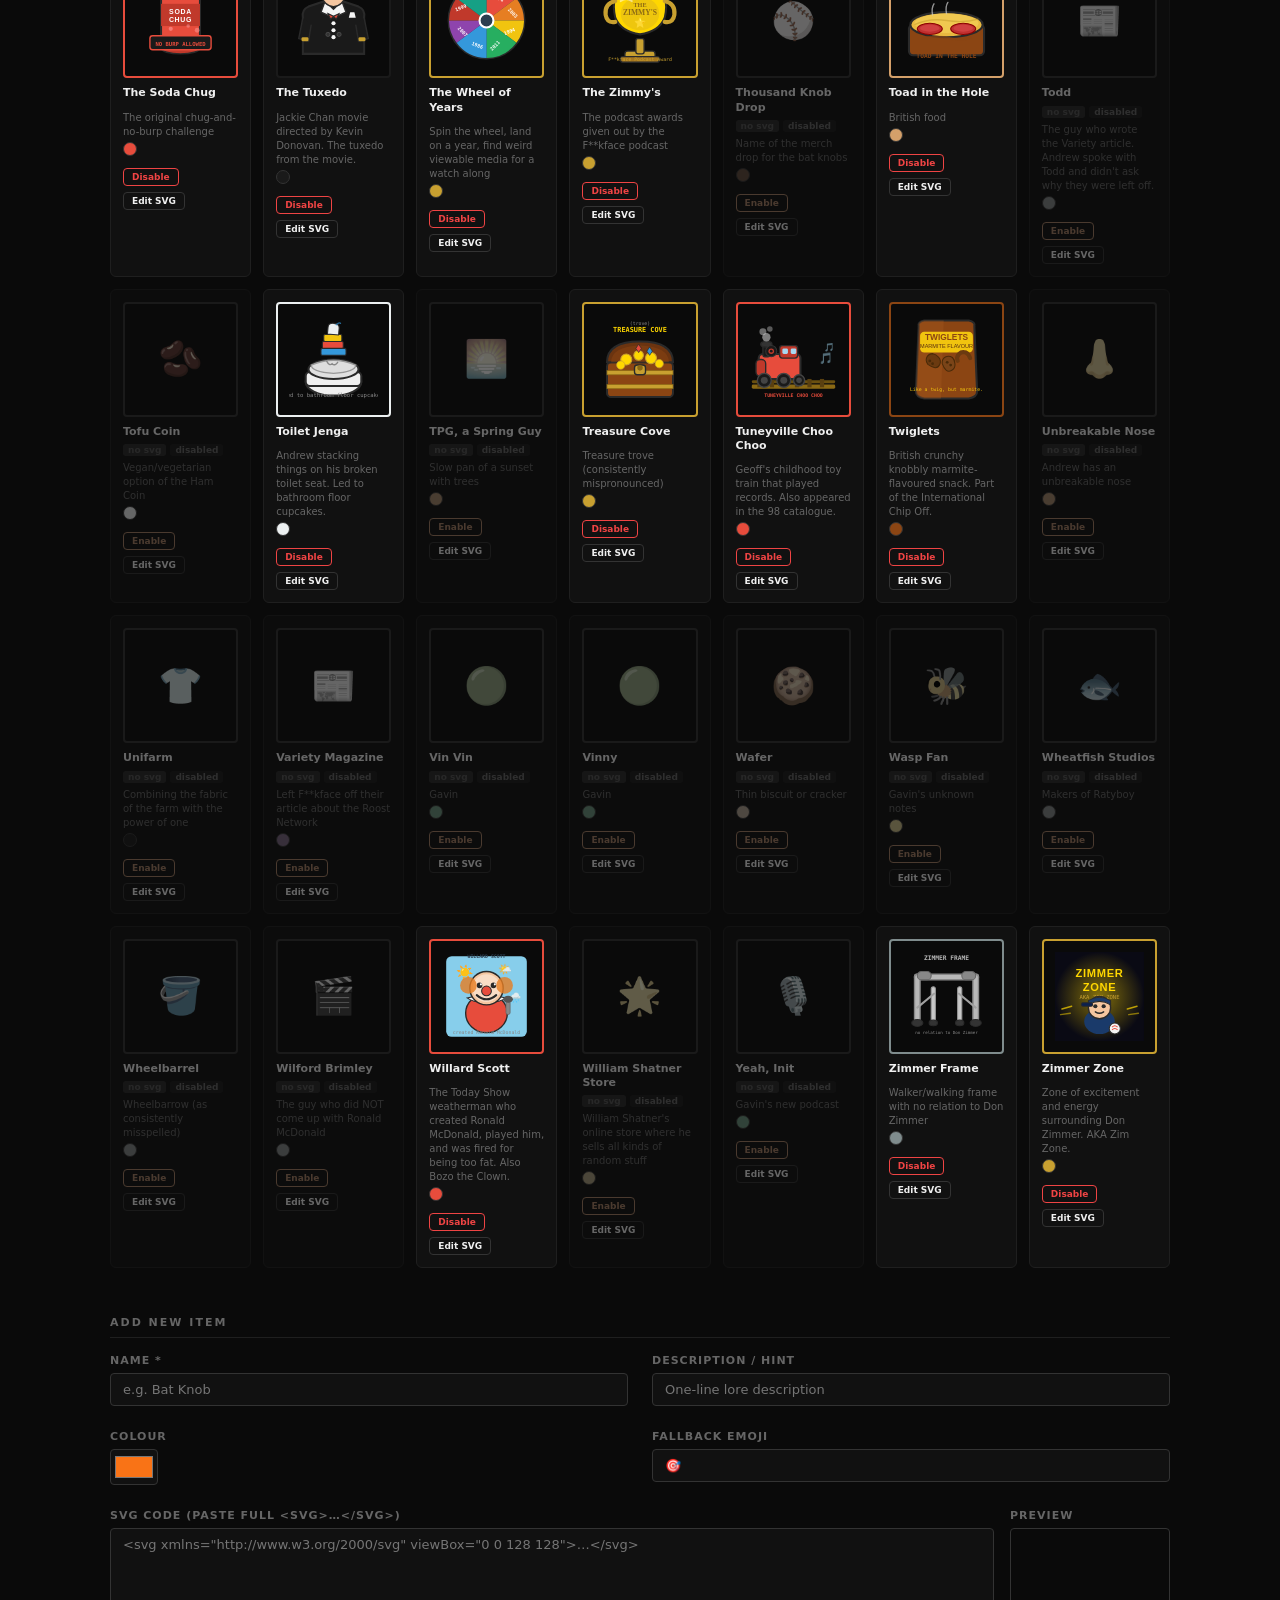
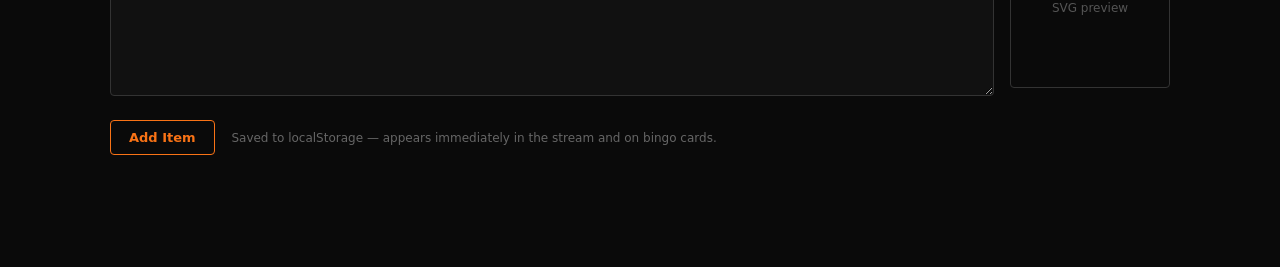
==== commit 904034fa: "Revert meeple to original path (preferred over refined version) Co-Authored-By: Claude Sonnet 4.6 <n" ====
--- a/admin.html
+++ b/admin.html
@@ -236,7 +236,7 @@
       <svg class="nav-reg-logo" viewBox="0 0 100 100" xmlns="http://www.w3.org/2000/svg" aria-label="Regulation logo">
         <rect width="100" height="100" fill="#000" rx="8"/>
         <circle cx="50" cy="50" r="43" fill="none" stroke="#fff" stroke-width="11"/>
-        <path fill="#fff" d="M50 14 C61 14 68 22 68 31 C68 38 76 42 83 47 C91 53 88 63 79 67 C72 70 68 68 66 74 C64 80 67 85 63 86 C59 88 54 87 51 81 C50 77 50 75 50 75 C50 75 50 77 49 81 C46 87 41 88 37 86 C33 85 36 80 34 74 C32 68 28 70 21 67 C12 63 9 53 17 47 C24 42 32 38 32 31 C32 22 39 14 50 14Z"/>
+        <path fill="#fff" d="M50 20 C57 20 63 25 63 31 C63 36 68 38 76 39 C85 40 86 49 82 54 C79 58 72 59 70 65 C68 70 70 76 68 80 C66 84 60 85 56 80 C53 76 50 75 50 75 C50 75 47 76 44 80 C40 85 34 84 32 80 C30 76 32 70 30 65 C28 59 21 58 18 54 C14 49 15 40 24 39 C32 38 37 36 37 31 C37 25 43 20 50 20Z"/>
       </svg>
       <span class="nav-logo-text">
         <span class="nav-logo-title">Admin Panel</span>
